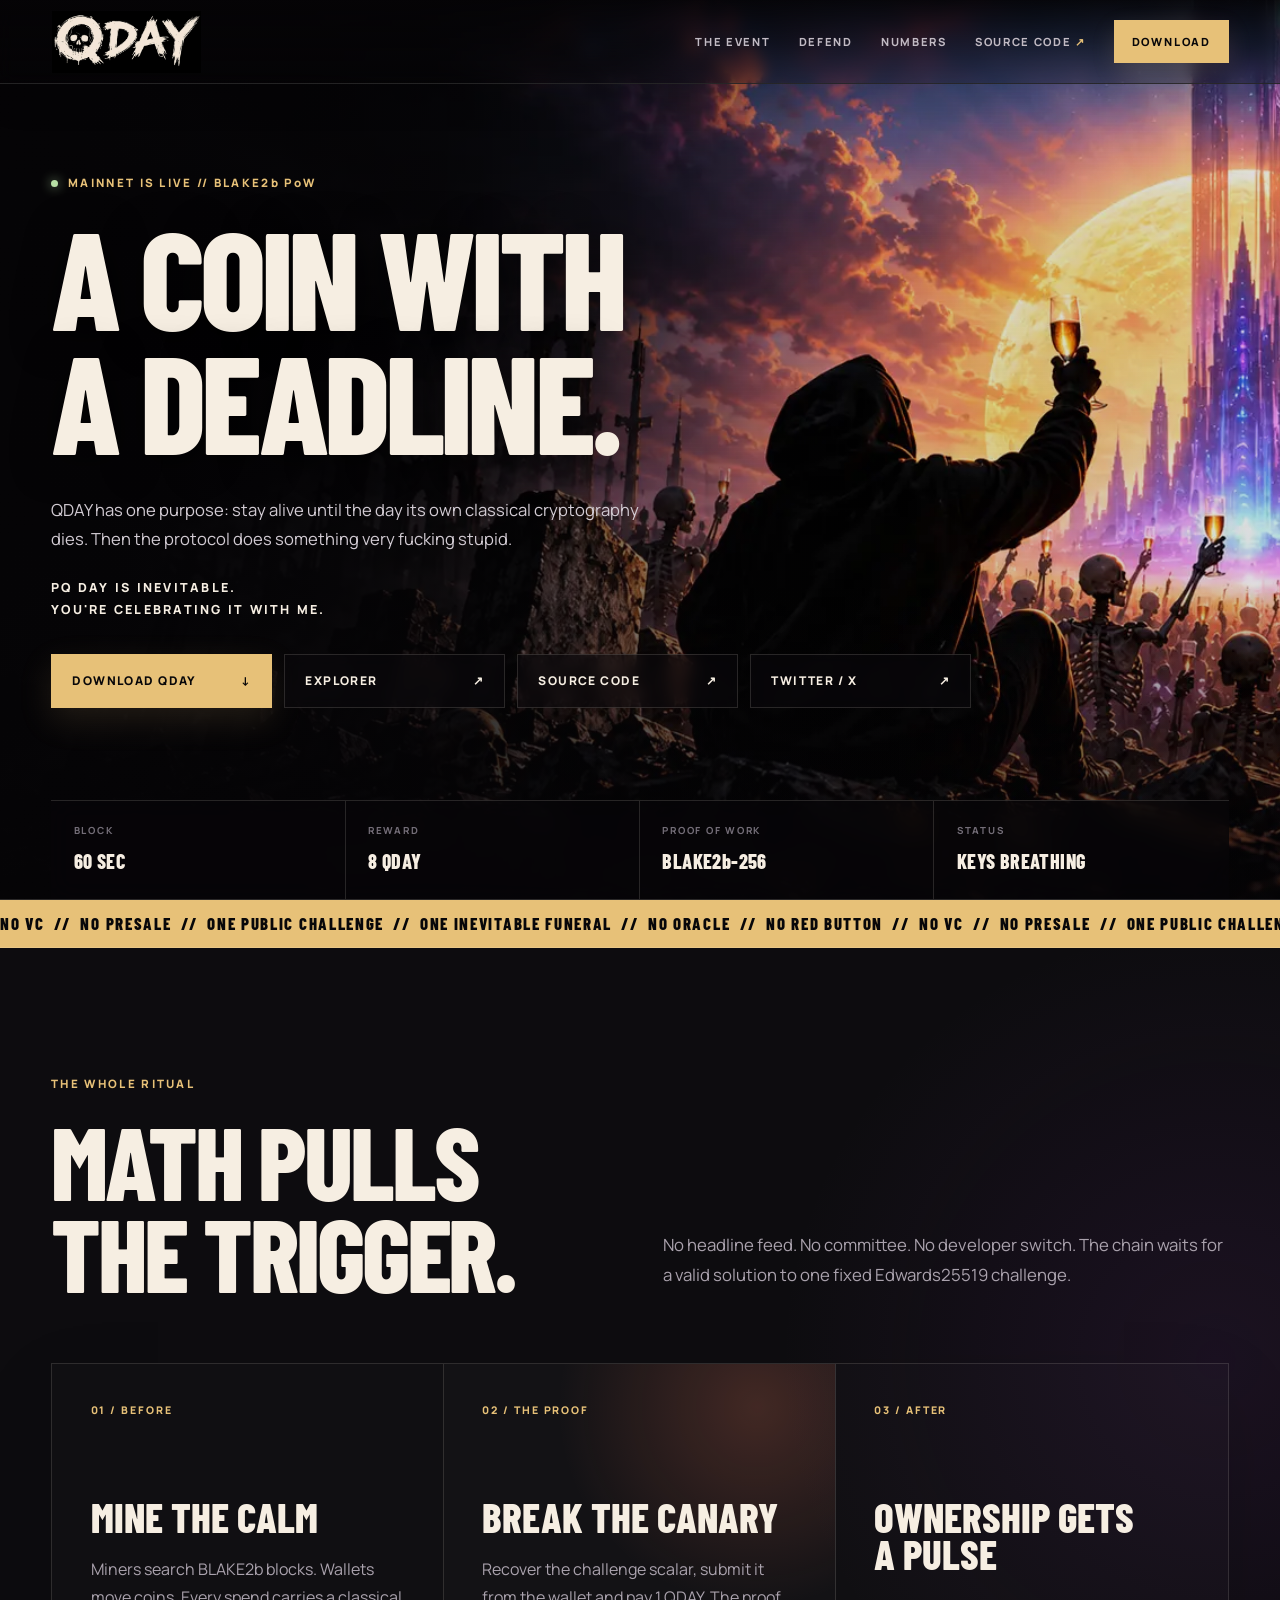
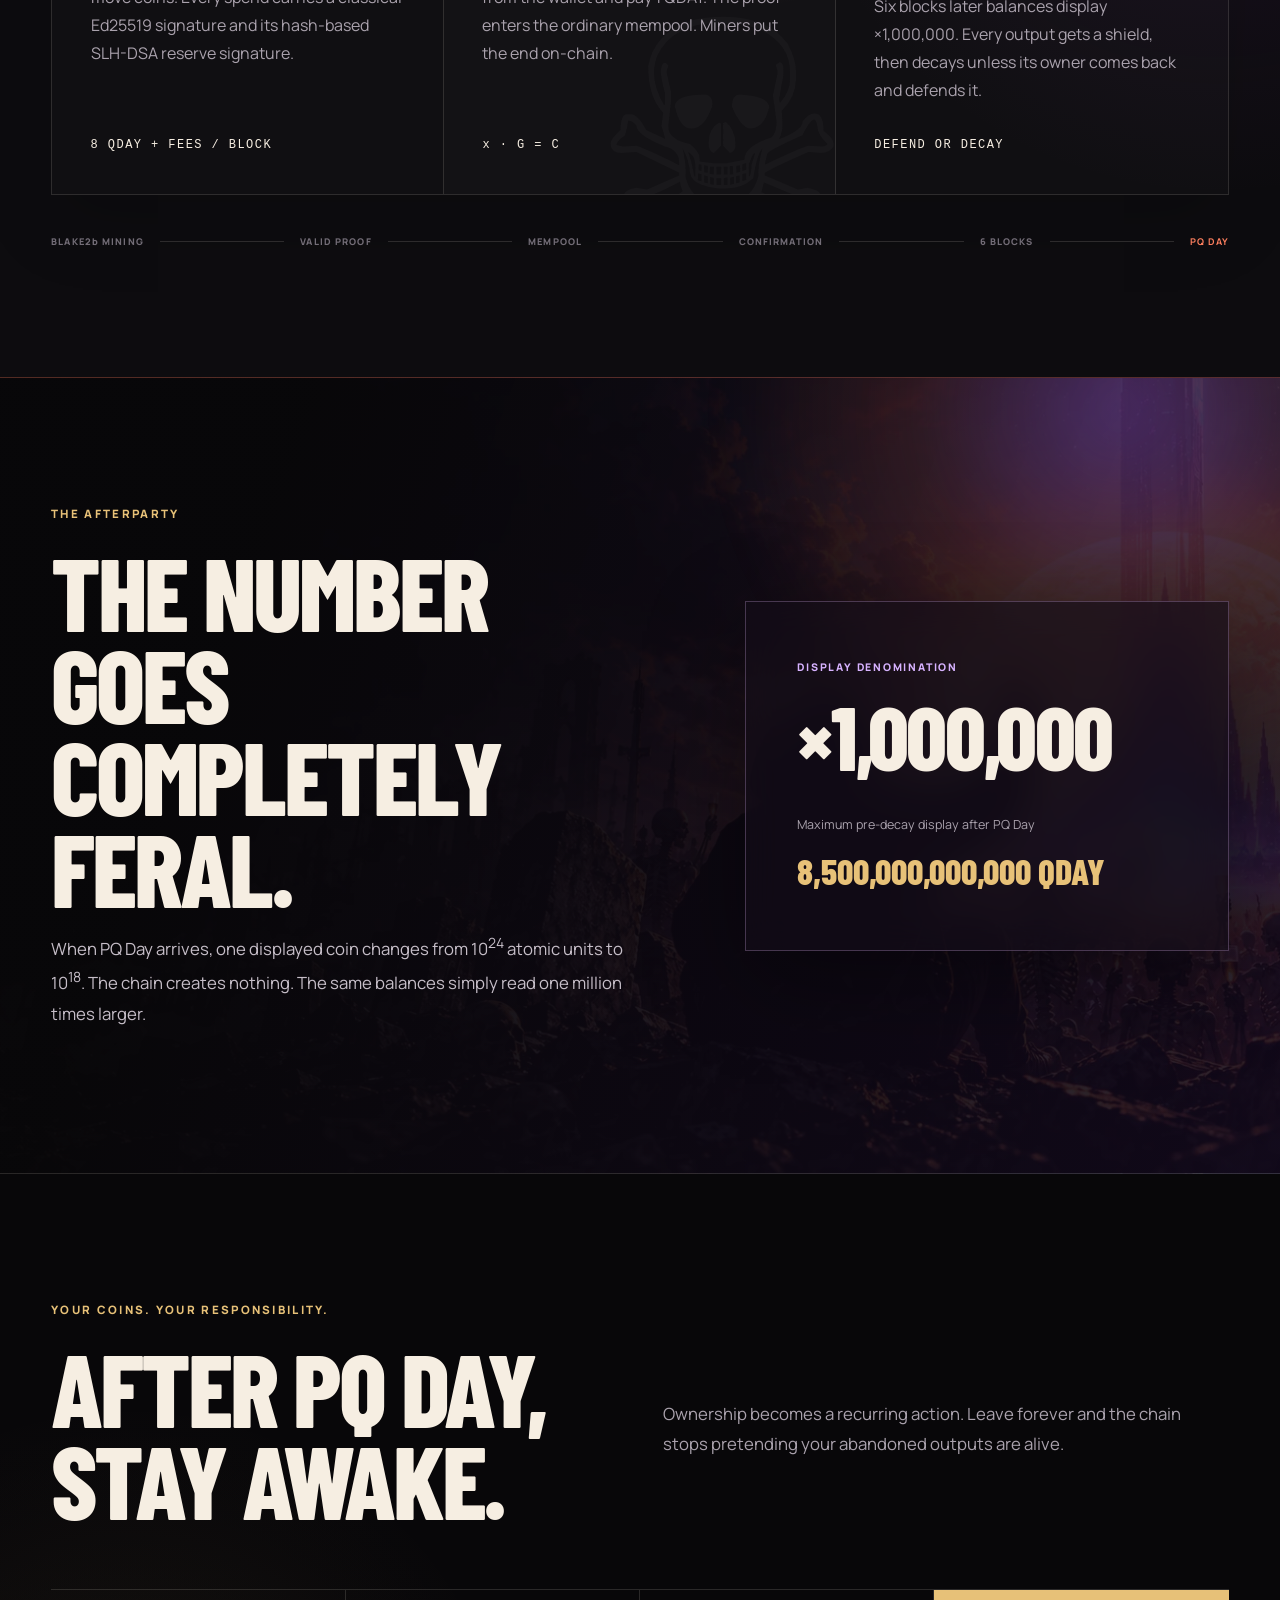
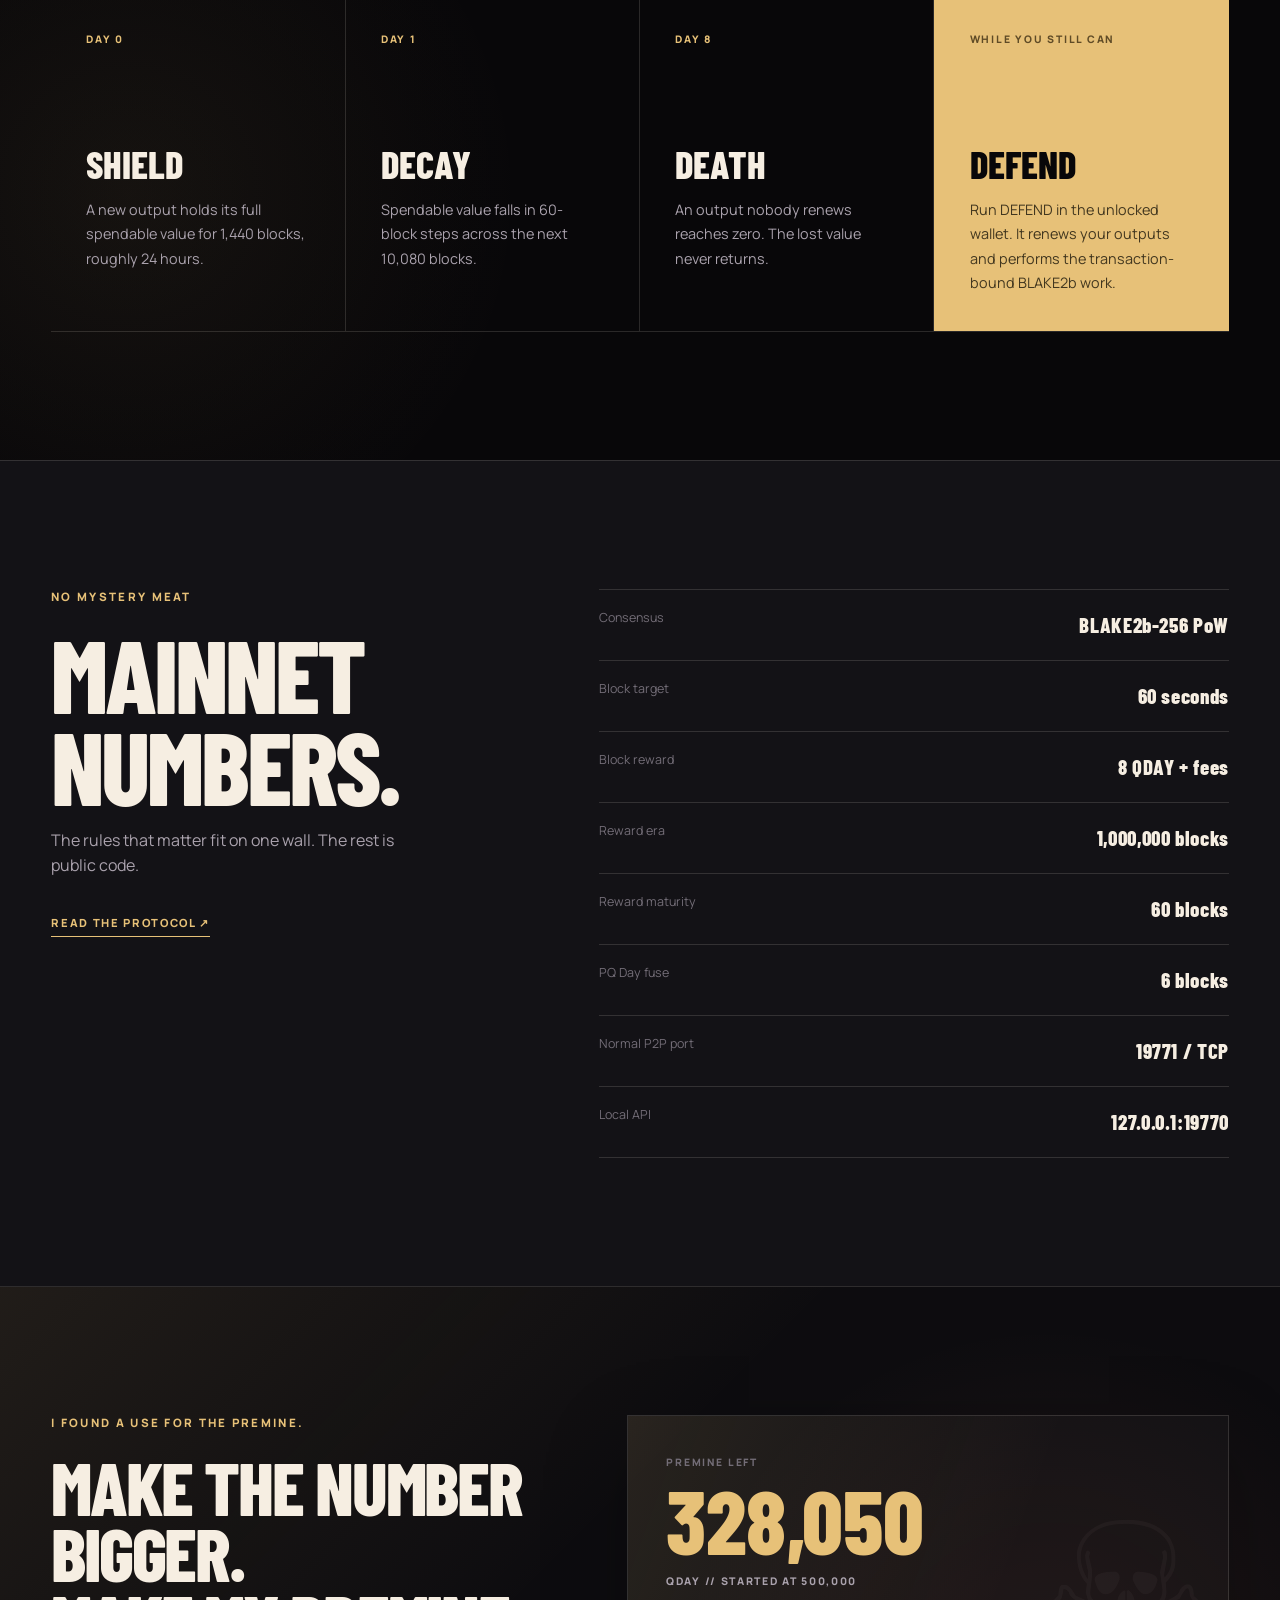
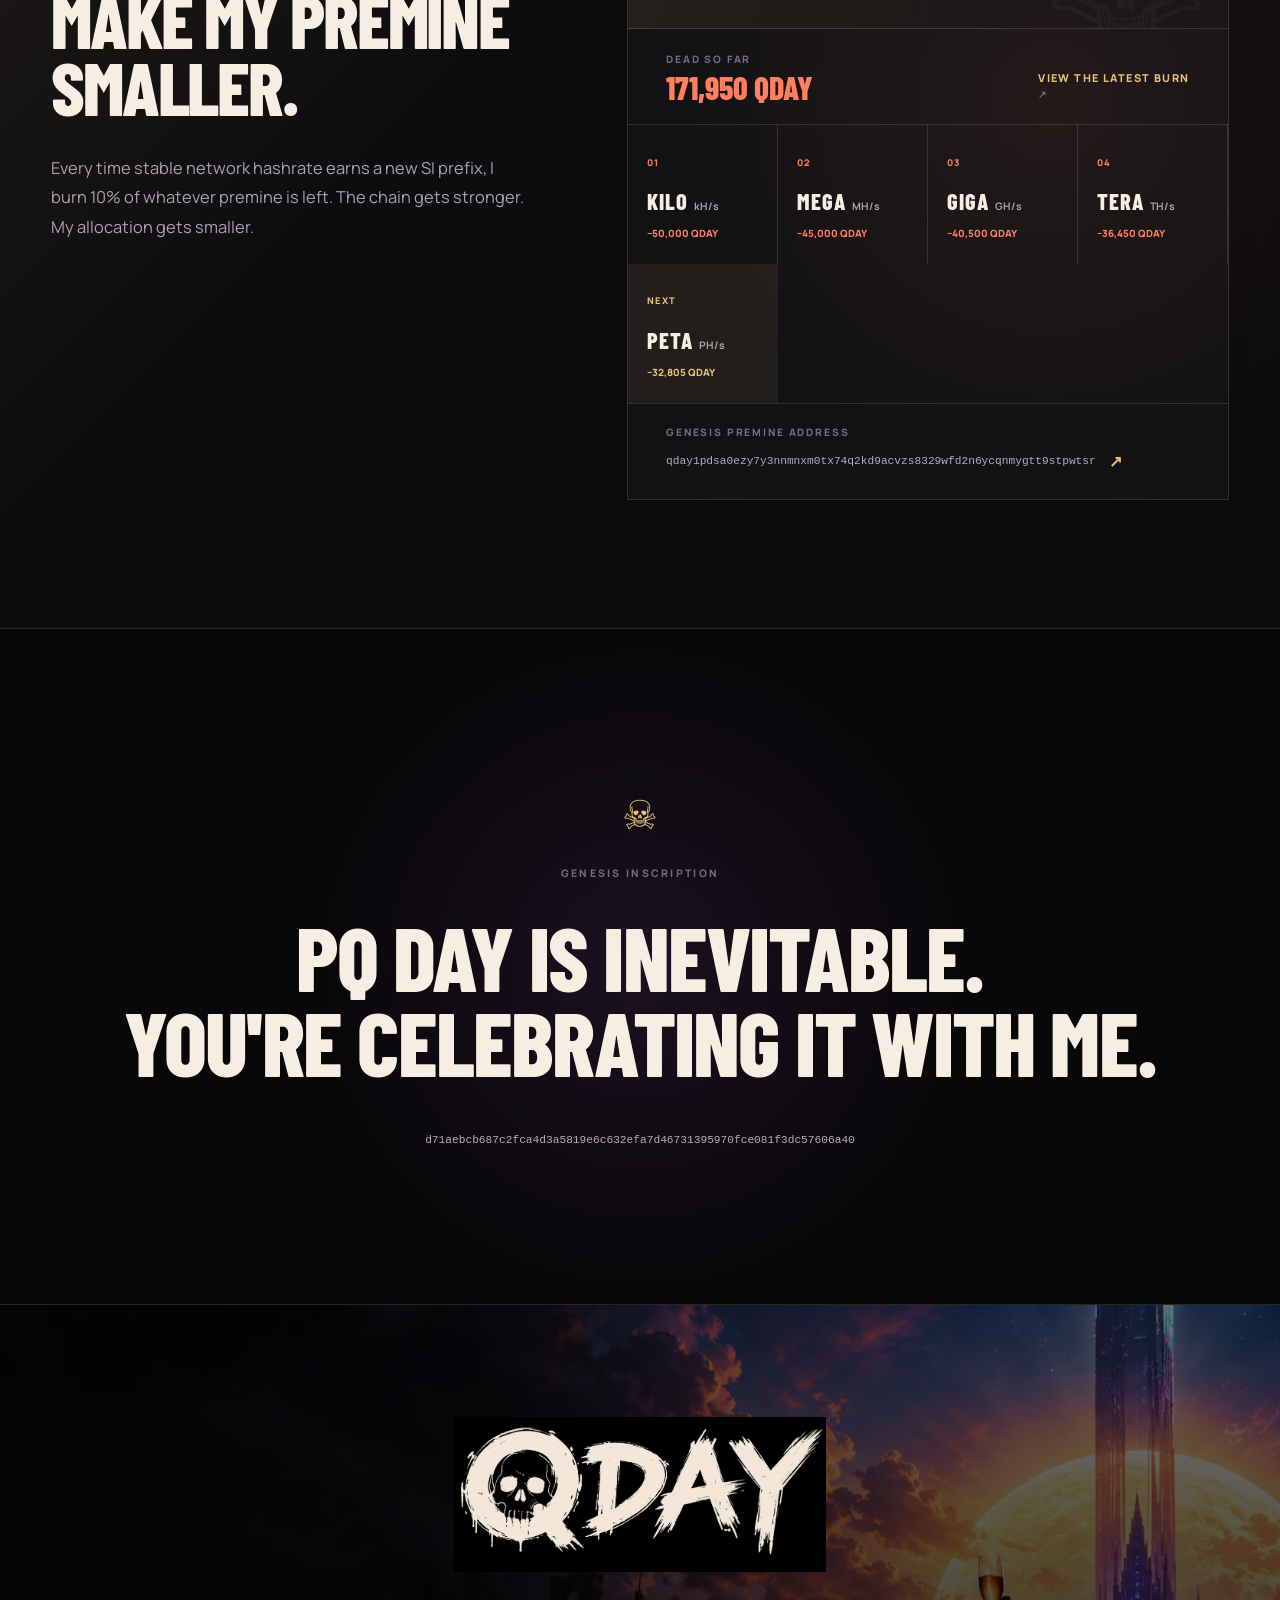
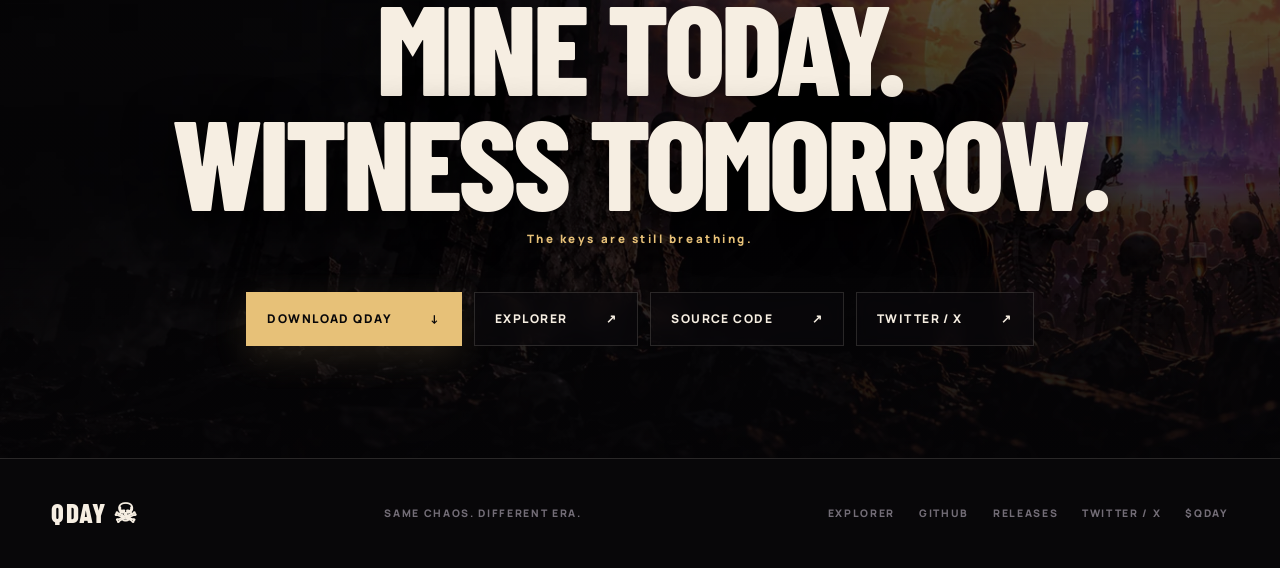
==== site/index.html @ 0a15e202 "Release v0.8.0" ====
<!doctype html>
<html lang="en">
<head>
  <meta charset="utf-8">
  <meta name="viewport" content="width=device-width, initial-scale=1">
  <title>QDAY | The PoW Coin Waiting for Its Own Funeral</title>
  <meta name="description" content="QDAY is a standalone BLAKE2b proof-of-work chain built to survive until its own classical cryptography dies. Then the afterparty begins.">
  <meta name="theme-color" content="#0b0a0d">
  <meta property="og:type" content="website">
  <meta property="og:title" content="QDAY | PQ Day Is Inevitable">
  <meta property="og:description" content="Mine today. Witness tomorrow. Defend what is yours.">
  <meta property="og:url" content="https://pqday.com/">
  <meta property="og:image" content="https://pqday.com/assets/social.jpg">
  <meta name="twitter:card" content="summary_large_image">
  <meta name="twitter:title" content="QDAY | PQ Day Is Inevitable">
  <meta name="twitter:description" content="The PoW coin waiting for its own funeral.">
  <meta name="twitter:image" content="https://pqday.com/assets/social.jpg">
  <link rel="canonical" href="https://pqday.com/">
  <link rel="icon" href="favicon.svg" type="image/svg+xml">
  <link rel="preload" href="assets/hero.webp" as="image" type="image/webp">
  <link rel="stylesheet" href="styles.css?v=3">
  <script src="app.js" defer></script>
</head>
<body>
  <a class="skip-link" href="#main">Skip to the wreckage</a>

  <header class="site-header">
    <a class="brand" href="#top" aria-label="QDAY home">
      <img src="assets/logo.webp" alt="QDAY">
    </a>
    <nav aria-label="Primary navigation">
      <a href="#qday">THE EVENT</a>
      <a href="#defend">DEFEND</a>
      <a href="#numbers">NUMBERS</a>
      <a class="source-link" href="https://github.com/petoshi/qday" target="_blank" rel="noopener noreferrer">SOURCE CODE <span aria-hidden="true">↗</span></a>
      <button class="header-download" type="button" data-open-download>DOWNLOAD</button>
    </nav>
  </header>

  <main id="main">
    <section class="hero" id="top">
      <div class="hero-image" aria-hidden="true"></div>
      <div class="hero-noise" aria-hidden="true"></div>
      <div class="hero-content">
        <p class="eyebrow"><span class="live-dot"></span> MAINNET IS LIVE // BLAKE2b PoW</p>
        <h1>A COIN WITH<br>A DEADLINE.</h1>
        <p class="hero-copy">QDAY has one purpose: stay alive until the day its own classical cryptography dies. Then the protocol does something very fucking stupid.</p>
        <p class="hero-line">PQ DAY IS INEVITABLE.<br>YOU'RE CELEBRATING IT WITH ME.</p>
        <div class="hero-actions hero-actions-main">
          <button class="button button-primary" type="button" data-open-download>
            DOWNLOAD QDAY <span aria-hidden="true">↓</span>
          </button>
          <a class="button button-ghost" href="https://explorer.pqday.com" target="_blank" rel="noopener noreferrer">
            EXPLORER <span aria-hidden="true">↗</span>
          </a>
          <a class="button button-ghost" href="https://github.com/petoshi/qday" target="_blank" rel="noopener noreferrer">
            SOURCE CODE <span aria-hidden="true">↗</span>
          </a>
          <a class="button button-ghost" href="https://x.com/_petoshi" target="_blank" rel="noopener noreferrer">
            TWITTER / X <span aria-hidden="true">↗</span>
          </a>
        </div>
      </div>
      <div class="hero-facts" aria-label="QDAY mainnet highlights">
        <div><span>BLOCK</span><strong>60 SEC</strong></div>
        <div><span>REWARD</span><strong>8 QDAY</strong></div>
        <div><span>PROOF OF WORK</span><strong>BLAKE2b-256</strong></div>
        <div><span>STATUS</span><strong>KEYS BREATHING</strong></div>
      </div>
    </section>

    <div class="ticker" aria-hidden="true">
      <div>NO VC&nbsp; // &nbsp;NO PRESALE&nbsp; // &nbsp;ONE PUBLIC CHALLENGE&nbsp; // &nbsp;ONE INEVITABLE FUNERAL&nbsp; // &nbsp;NO ORACLE&nbsp; // &nbsp;NO RED BUTTON&nbsp; // &nbsp;</div>
      <div>NO VC&nbsp; // &nbsp;NO PRESALE&nbsp; // &nbsp;ONE PUBLIC CHALLENGE&nbsp; // &nbsp;ONE INEVITABLE FUNERAL&nbsp; // &nbsp;NO ORACLE&nbsp; // &nbsp;NO RED BUTTON&nbsp; // &nbsp;</div>
    </div>

    <section class="section ritual" id="qday">
      <div class="section-heading">
        <p class="eyebrow">THE WHOLE RITUAL</p>
        <h2>MATH PULLS<br>THE TRIGGER.</h2>
        <p>No headline feed. No committee. No developer switch. The chain waits for a valid solution to one fixed Edwards25519 challenge.</p>
      </div>

      <div class="ritual-grid">
        <article class="ritual-card">
          <span class="card-number">01 / BEFORE</span>
          <h3>MINE THE CALM</h3>
          <p>Miners search BLAKE2b blocks. Wallets move coins. Every spend carries a classical Ed25519 signature and its hash-based SLH-DSA reserve signature.</p>
          <code>8 QDAY + FEES / BLOCK</code>
        </article>
        <article class="ritual-card card-burn">
          <span class="card-number">02 / THE PROOF</span>
          <h3>BREAK THE CANARY</h3>
          <p>Recover the challenge scalar, submit it from the wallet and pay 1 QDAY. The proof enters the ordinary mempool. Miners put the end on-chain.</p>
          <code>x · G = C</code>
        </article>
        <article class="ritual-card">
          <span class="card-number">03 / AFTER</span>
          <h3>OWNERSHIP GETS A PULSE</h3>
          <p>Six blocks later balances display ×1,000,000. Every output gets a shield, then decays unless its owner comes back and defends it.</p>
          <code>DEFEND OR DECAY</code>
        </article>
      </div>

      <div class="chain-line" aria-label="PQ Day activation sequence">
        <span>BLAKE2b MINING</span><i></i><span>VALID PROOF</span><i></i><span>MEMPOOL</span><i></i><span>CONFIRMATION</span><i></i><span>6 BLOCKS</span><i></i><strong>PQ DAY</strong>
      </div>
    </section>

    <section class="afterparty">
      <div class="afterparty-glow" aria-hidden="true"></div>
      <div class="afterparty-copy">
        <p class="eyebrow">THE AFTERPARTY</p>
        <h2>THE NUMBER GOES<br>COMPLETELY FERAL.</h2>
        <p>When PQ Day arrives, one displayed coin changes from 10<sup>24</sup> atomic units to 10<sup>18</sup>. The chain creates nothing. The same balances simply read one million times larger.</p>
      </div>
      <div class="multiplier">
        <span>DISPLAY DENOMINATION</span>
        <strong>×1,000,000</strong>
        <p>Maximum pre-decay display after PQ Day</p>
        <b>8,500,000,000,000 QDAY</b>
      </div>
    </section>

    <section class="section defend" id="defend">
      <div class="section-heading compact">
        <p class="eyebrow">YOUR COINS. YOUR RESPONSIBILITY.</p>
        <h2>AFTER PQ DAY,<br>STAY AWAKE.</h2>
        <p>Ownership becomes a recurring action. Leave forever and the chain stops pretending your abandoned outputs are alive.</p>
      </div>
      <div class="defend-timeline">
        <article>
          <span class="timeline-mark">DAY 0</span>
          <h3>SHIELD</h3>
          <p>A new output holds its full spendable value for 1,440 blocks, roughly 24 hours.</p>
        </article>
        <article>
          <span class="timeline-mark">DAY 1</span>
          <h3>DECAY</h3>
          <p>Spendable value falls in 60-block steps across the next 10,080 blocks.</p>
        </article>
        <article>
          <span class="timeline-mark">DAY 8</span>
          <h3>DEATH</h3>
          <p>An output nobody renews reaches zero. The lost value never returns.</p>
        </article>
        <article class="defend-card">
          <span class="timeline-mark">WHILE YOU STILL CAN</span>
          <h3>DEFEND</h3>
          <p>Run DEFEND in the unlocked wallet. It renews your outputs and performs the transaction-bound BLAKE2b work.</p>
        </article>
      </div>
    </section>

    <section class="numbers" id="numbers">
      <div class="numbers-copy">
        <p class="eyebrow">NO MYSTERY MEAT</p>
        <h2>MAINNET<br>NUMBERS.</h2>
        <p>The rules that matter fit on one wall. The rest is public code.</p>
        <a class="text-link" href="https://github.com/petoshi/qday/tree/main/docs" target="_blank" rel="noopener noreferrer">READ THE PROTOCOL <span aria-hidden="true">↗</span></a>
      </div>
      <dl class="number-table">
        <div><dt>Consensus</dt><dd>BLAKE2b-256 PoW</dd></div>
        <div><dt>Block target</dt><dd>60 seconds</dd></div>
        <div><dt>Block reward</dt><dd>8 QDAY + fees</dd></div>
        <div><dt>Reward era</dt><dd>1,000,000 blocks</dd></div>
        <div><dt>Reward maturity</dt><dd>60 blocks</dd></div>
        <div><dt>PQ Day fuse</dt><dd>6 blocks</dd></div>
        <div><dt>Normal P2P port</dt><dd>19771 / TCP</dd></div>
        <div><dt>Local API</dt><dd>127.0.0.1:19770</dd></div>
      </dl>
    </section>

    <section class="premine" id="premine">
      <div class="premine-copy">
        <p class="eyebrow">I FOUND A USE FOR THE PREMINE.</p>
        <h2>MAKE THE NUMBER BIGGER.<br>MAKE MY PREMINE SMALLER.</h2>
        <p>Every time stable network hashrate earns a new SI prefix, I burn 10% of whatever premine is left. The chain gets stronger. My allocation gets smaller.</p>
      </div>
      <div class="premine-data">
        <div class="premine-balance">
          <span>PREMINE LEFT</span>
          <strong>328,050</strong>
          <b>QDAY // STARTED AT 500,000</b>
        </div>
        <div class="premine-burned">
          <div><span>DEAD SO FAR</span><strong>171,950 QDAY</strong></div>
          <a href="https://explorer.pqday.com/transaction/583d8e57be36a8ad694e401a51775339dba40002d68334ee3139830be8824089" target="_blank" rel="noopener noreferrer">VIEW THE LATEST BURN <span aria-hidden="true">↗</span></a>
        </div>
        <ol class="premine-milestones" aria-label="Premine burn milestones">
          <li class="complete"><span>01</span><div><b>KILO</b><strong>kH/s</strong></div><em>−50,000 QDAY</em></li>
          <li class="complete"><span>02</span><div><b>MEGA</b><strong>MH/s</strong></div><em>−45,000 QDAY</em></li>
          <li class="complete"><span>03</span><div><b>GIGA</b><strong>GH/s</strong></div><em>−40,500 QDAY</em></li>
          <li class="complete"><span>04</span><div><b>TERA</b><strong>TH/s</strong></div><em>−36,450 QDAY</em></li>
          <li class="next"><span>NEXT</span><div><b>PETA</b><strong>PH/s</strong></div><em>−32,805 QDAY</em></li>
        </ol>
        <div class="premine-address">
          <span>GENESIS PREMINE ADDRESS</span>
          <a href="https://explorer.pqday.com/address/qday1pdsa0ezy7y3nnmnxm0tx74q2kd9acvzs8329wfd2n6ycqnmygtt9stpwtsr" target="_blank" rel="noopener noreferrer"><code>qday1pdsa0ezy7y3nnmnxm0tx74q2kd9acvzs8329wfd2n6ycqnmygtt9stpwtsr</code><b aria-hidden="true">↗</b></a>
        </div>
      </div>
    </section>

    <section class="genesis">
      <span class="skull" aria-hidden="true">☠</span>
      <p>GENESIS INSCRIPTION</p>
      <blockquote>PQ DAY IS INEVITABLE.<br>YOU'RE CELEBRATING IT WITH ME.</blockquote>
      <code>d71aebcb687c2fca4d3a5819e6c632efa7d46731395970fce081f3dc57606a40</code>
    </section>

    <section class="last-call">
      <img src="assets/logo.webp" alt="" aria-hidden="true">
      <h2>MINE TODAY.<br>WITNESS TOMORROW.</h2>
      <p>The keys are still breathing.</p>
      <div class="hero-actions centered">
        <button class="button button-primary" type="button" data-open-download>DOWNLOAD QDAY <span aria-hidden="true">↓</span></button>
        <a class="button button-ghost" href="https://explorer.pqday.com" target="_blank" rel="noopener noreferrer">EXPLORER <span aria-hidden="true">↗</span></a>
        <a class="button button-ghost" href="https://github.com/petoshi/qday" target="_blank" rel="noopener noreferrer">SOURCE CODE <span aria-hidden="true">↗</span></a>
        <a class="button button-ghost" href="https://x.com/_petoshi" target="_blank" rel="noopener noreferrer">TWITTER / X <span aria-hidden="true">↗</span></a>
      </div>
    </section>
  </main>

  <footer>
    <a class="footer-mark" href="#top">QDAY ☠</a>
    <p>SAME CHAOS. DIFFERENT ERA.</p>
    <div>
      <a href="https://explorer.pqday.com" target="_blank" rel="noopener noreferrer">EXPLORER</a>
      <a href="https://github.com/petoshi/qday" target="_blank" rel="noopener noreferrer">GITHUB</a>
      <a href="https://github.com/petoshi/qday/releases/latest" target="_blank" rel="noopener noreferrer">RELEASES</a>
      <a href="https://x.com/_petoshi" target="_blank" rel="noopener noreferrer">TWITTER / X</a>
      <a href="https://x.com/search?q=%24QDAY&amp;src=cashtag_click" target="_blank" rel="noopener noreferrer">$QDAY</a>
    </div>
  </footer>

  <dialog class="download-dialog" id="downloadDialog" aria-labelledby="downloadTitle">
    <div class="dialog-shell">
      <button class="dialog-close" type="button" aria-label="Close downloads" data-close-download>×</button>
      <div class="dialog-heading">
        <div>
          <p class="eyebrow">GET IN BEFORE THE FUNERAL</p>
          <h2 id="downloadTitle">DOWNLOAD QDAY</h2>
        </div>
        <p class="release-state"><span class="live-dot"></span> <span id="releaseLabel">LATEST MAINNET RELEASE</span></p>
      </div>

      <div class="download-feature">
        <figure class="wallet-shot">
          <img src="assets/wallet.webp" alt="QDAY graphical wallet showing a zero QDAY balance and the built-in CPU miner">
          <figcaption>THE WALLET IS THE NODE. THE MINER IS NATIVE. THE BROWSER IS THE WINDOW.</figcaption>
        </figure>

        <section class="download-group" aria-labelledby="walletDownloads">
        <div class="download-group-heading">
          <div>
            <span>01</span>
            <h3 id="walletDownloads">GRAPHICAL WALLET</h3>
          </div>
          <p>Wallet + full node + CPU miner</p>
        </div>
        <div class="download-grid">
          <article class="download-card" data-platform="windows">
            <span class="os-mark">WIN</span>
            <div><strong>WINDOWS</strong><small>x86-64 · ZIP</small></div>
            <a class="download-arrow" data-asset-kind="Wallet" data-asset-target="windows-amd64" href="https://github.com/petoshi/qday/releases/latest/download/QDAY-Wallet-0.8.0-mainnet-windows-amd64.zip" aria-label="Download QDAY Wallet for Windows x86-64">↓</a>
            <a class="checksum-link" data-checksum-kind="Wallet" data-checksum-target="windows-amd64" href="https://github.com/petoshi/qday/releases/latest/download/QDAY-Wallet-0.8.0-mainnet-windows-amd64.zip.sha256">SHA-256</a>
          </article>
          <article class="download-card" data-platform="mac">
            <span class="os-mark">MAC</span>
            <div><strong>MACOS</strong><small>Apple Silicon · TAR.GZ</small></div>
            <a class="download-arrow" data-asset-kind="Wallet" data-asset-target="macos-arm64" href="https://github.com/petoshi/qday/releases/latest/download/QDAY-Wallet-0.8.0-mainnet-macos-arm64.tar.gz" aria-label="Download QDAY Wallet for macOS Apple Silicon">↓</a>
            <a class="checksum-link" data-checksum-kind="Wallet" data-checksum-target="macos-arm64" href="https://github.com/petoshi/qday/releases/latest/download/QDAY-Wallet-0.8.0-mainnet-macos-arm64.tar.gz.sha256">SHA-256</a>
          </article>
          <article class="download-card" data-platform="mac">
            <span class="os-mark">MAC</span>
            <div><strong>MACOS</strong><small>Intel · TAR.GZ</small></div>
            <a class="download-arrow" data-asset-kind="Wallet" data-asset-target="macos-amd64" href="https://github.com/petoshi/qday/releases/latest/download/QDAY-Wallet-0.8.0-mainnet-macos-amd64.tar.gz" aria-label="Download QDAY Wallet for macOS Intel">↓</a>
            <a class="checksum-link" data-checksum-kind="Wallet" data-checksum-target="macos-amd64" href="https://github.com/petoshi/qday/releases/latest/download/QDAY-Wallet-0.8.0-mainnet-macos-amd64.tar.gz.sha256">SHA-256</a>
          </article>
          <article class="download-card" data-platform="linux">
            <span class="os-mark">LNX</span>
            <div><strong>LINUX</strong><small>x86-64 · TAR.GZ</small></div>
            <a class="download-arrow" data-asset-kind="Wallet" data-asset-target="linux-amd64" href="https://github.com/petoshi/qday/releases/latest/download/QDAY-Wallet-0.8.0-mainnet-linux-amd64.tar.gz" aria-label="Download QDAY Wallet for Linux x86-64">↓</a>
            <a class="checksum-link" data-checksum-kind="Wallet" data-checksum-target="linux-amd64" href="https://github.com/petoshi/qday/releases/latest/download/QDAY-Wallet-0.8.0-mainnet-linux-amd64.tar.gz.sha256">SHA-256</a>
          </article>
          <article class="download-card" data-platform="linux">
            <span class="os-mark">LNX</span>
            <div><strong>LINUX</strong><small>ARM64 · TAR.GZ</small></div>
            <a class="download-arrow" data-asset-kind="Wallet" data-asset-target="linux-arm64" href="https://github.com/petoshi/qday/releases/latest/download/QDAY-Wallet-0.8.0-mainnet-linux-arm64.tar.gz" aria-label="Download QDAY Wallet for Linux ARM64">↓</a>
            <a class="checksum-link" data-checksum-kind="Wallet" data-checksum-target="linux-arm64" href="https://github.com/petoshi/qday/releases/latest/download/QDAY-Wallet-0.8.0-mainnet-linux-arm64.tar.gz.sha256">SHA-256</a>
          </article>
          </div>
        </section>
      </div>

      <details class="node-downloads">
        <summary>
          <span><b>02</b> STANDALONE NODE DAEMONS</span>
          <small>FOR SEEDS, POOLS, EXPLORERS AND PEOPLE WHO LIKE TERMINALS</small>
        </summary>
        <div class="daemon-grid">
          <a data-asset-kind="Node" data-asset-target="windows-amd64" href="https://github.com/petoshi/qday/releases/latest/download/QDAY-Node-0.8.0-mainnet-windows-amd64.zip"><strong>WINDOWS</strong><span>x86-64 ↓</span></a>
          <a data-asset-kind="Node" data-asset-target="macos-arm64" href="https://github.com/petoshi/qday/releases/latest/download/QDAY-Node-0.8.0-mainnet-macos-arm64.tar.gz"><strong>MACOS</strong><span>Apple Silicon ↓</span></a>
          <a data-asset-kind="Node" data-asset-target="macos-amd64" href="https://github.com/petoshi/qday/releases/latest/download/QDAY-Node-0.8.0-mainnet-macos-amd64.tar.gz"><strong>MACOS</strong><span>Intel ↓</span></a>
          <a data-asset-kind="Node" data-asset-target="linux-amd64" href="https://github.com/petoshi/qday/releases/latest/download/QDAY-Node-0.8.0-mainnet-linux-amd64.tar.gz"><strong>LINUX</strong><span>x86-64 ↓</span></a>
          <a data-asset-kind="Node" data-asset-target="linux-arm64" href="https://github.com/petoshi/qday/releases/latest/download/QDAY-Node-0.8.0-mainnet-linux-arm64.tar.gz"><strong>LINUX</strong><span>ARM64 ↓</span></a>
        </div>
      </details>

      <div class="download-foot">
        <p>Windows and macOS builds are currently unsigned. Download only from this repository and verify the matching SHA-256 file.</p>
        <a href="https://github.com/petoshi/qday/releases/latest" target="_blank" rel="noopener noreferrer">RELEASE NOTES + ALL FILES <span aria-hidden="true">↗</span></a>
      </div>
    </div>
  </dialog>
</body>
</html>
---- site/styles.css ----
@font-face {
  font-family: "Qday Display";
  src: url("assets/fonts/BarlowCondensed-ExtraBold.ttf") format("truetype");
  font-display: swap;
  font-weight: 800;
}

@font-face {
  font-family: "Qday Sans";
  src: url("assets/fonts/Manrope.ttf") format("truetype");
  font-display: swap;
  font-weight: 200 800;
}

:root {
  color-scheme: dark;
  --black: #080709;
  --ink: #0d0c0f;
  --panel: #131216;
  --panel-2: #1a171d;
  --bone: #f6eee2;
  --muted: #aaa2ad;
  --dim: #736d77;
  --line: rgba(246, 238, 226, 0.14);
  --gold: #e7c178;
  --orange: #ff805f;
  --violet: #b58aff;
  --green: #b7dfa5;
  --display: "Qday Display", Impact, sans-serif;
  --sans: "Qday Sans", Arial, sans-serif;
}

* {
  box-sizing: border-box;
}

html {
  scroll-behavior: smooth;
  scrollbar-color: var(--dim) var(--black);
}

body {
  margin: 0;
  min-width: 320px;
  background: var(--black);
  color: var(--bone);
  font-family: var(--sans);
  font-size: 16px;
  line-height: 1.6;
  overflow-x: hidden;
}

body.modal-open {
  overflow: hidden;
}

button,
a {
  font: inherit;
}

a {
  color: inherit;
  text-decoration: none;
}

button {
  color: inherit;
}

button,
a,
summary {
  -webkit-tap-highlight-color: transparent;
}

:focus-visible {
  outline: 2px solid var(--gold);
  outline-offset: 4px;
}

::selection {
  background: var(--gold);
  color: var(--black);
}

.skip-link {
  position: fixed;
  z-index: 1000;
  left: 1rem;
  top: 1rem;
  padding: 0.7rem 1rem;
  background: var(--bone);
  color: var(--black);
  transform: translateY(-180%);
}

.skip-link:focus {
  transform: none;
}

.site-header {
  position: absolute;
  z-index: 20;
  top: 0;
  left: 0;
  right: 0;
  height: 84px;
  display: flex;
  align-items: center;
  justify-content: space-between;
  gap: 2rem;
  padding: 0 4vw;
  border-bottom: 1px solid rgba(255, 255, 255, 0.12);
  background: linear-gradient(180deg, rgba(5, 4, 6, 0.94), rgba(5, 4, 6, 0.35));
  box-shadow: 0 14px 36px rgba(0, 0, 0, 0.14);
  backdrop-filter: blur(8px);
}

.brand {
  display: block;
  width: 150px;
  height: 62px;
  flex: 0 0 auto;
}

.brand img {
  width: 100%;
  height: 100%;
  object-fit: contain;
}

.site-header nav {
  display: flex;
  align-items: center;
  gap: clamp(1rem, 2.2vw, 2.5rem);
}

.site-header nav > a {
  color: #c2bbc4;
  font-size: 0.7rem;
  font-weight: 750;
  letter-spacing: 0.15em;
  transition: color 180ms ease;
}

.site-header nav > a:hover {
  color: var(--bone);
}

.source-link span {
  color: var(--gold);
}

.header-download {
  border: 1px solid var(--gold);
  padding: 0.75rem 1.05rem;
  background: var(--gold);
  color: var(--black);
  cursor: pointer;
  font-size: 0.7rem;
  font-weight: 800;
  letter-spacing: 0.16em;
  transition: background 180ms ease, color 180ms ease;
  box-shadow: 0 8px 24px rgba(231, 193, 120, 0.12);
}

.header-download:hover {
  background: transparent;
  color: var(--gold);
}

.hero {
  position: relative;
  min-height: min(940px, 100svh);
  padding: 124px 4vw 140px;
  display: flex;
  align-items: center;
  overflow: hidden;
  border-bottom: 1px solid var(--line);
}

.hero-image {
  position: absolute;
  inset: 0;
  background-image:
    linear-gradient(90deg, rgba(5, 4, 6, 0.99) 0%, rgba(5, 4, 6, 0.9) 25%, rgba(5, 4, 6, 0.16) 67%, rgba(5, 4, 6, 0.12) 100%),
    linear-gradient(0deg, rgba(5, 4, 6, 0.82), transparent 35%),
    url("assets/hero.webp");
  background-size: cover;
  background-position: center;
  transform: scale(1.015);
}

.hero-noise {
  position: absolute;
  inset: 0;
  pointer-events: none;
  opacity: 0.28;
  background-image:
    repeating-linear-gradient(0deg, transparent 0, transparent 3px, rgba(255,255,255,0.015) 4px),
    radial-gradient(circle at 72% 45%, transparent 0, rgba(0,0,0,0.2) 75%);
  mix-blend-mode: overlay;
}

.hero-content {
  position: relative;
  z-index: 2;
  width: min(700px, 52vw);
}

.eyebrow {
  margin: 0 0 1.4rem;
  color: var(--gold);
  font-size: 0.72rem;
  font-weight: 800;
  letter-spacing: 0.2em;
  line-height: 1.4;
}

.live-dot {
  display: inline-block;
  width: 7px;
  height: 7px;
  margin-right: 0.35rem;
  border-radius: 50%;
  background: var(--green);
  box-shadow: 0 0 12px rgba(183, 223, 165, 0.85);
  animation: breathe 2s ease-in-out infinite;
}

@keyframes breathe {
  50% { opacity: 0.4; box-shadow: 0 0 2px rgba(183, 223, 165, 0.2); }
}

h1,
h2,
h3,
p {
  text-wrap: pretty;
}

h1,
h2,
h3 {
  font-family: var(--display);
  font-weight: 800;
  line-height: 0.9;
}

.hero h1 {
  max-width: 760px;
  margin: 0;
  font-size: clamp(5.2rem, 10.8vw, 10.2rem);
  letter-spacing: -0.035em;
  text-shadow: 0 4px 40px rgba(0,0,0,0.7);
}

.hero-copy {
  max-width: 600px;
  margin: 2rem 0 0;
  color: #d2cbd3;
  font-size: clamp(1rem, 1.3vw, 1.2rem);
  line-height: 1.75;
}

.hero-line {
  margin: 1.5rem 0 0;
  color: var(--bone);
  font-size: 0.78rem;
  font-weight: 800;
  letter-spacing: 0.18em;
  line-height: 1.8;
}

.hero-actions {
  display: flex;
  flex-wrap: wrap;
  gap: 0.75rem;
  margin-top: 2rem;
}

@media (min-width: 861px) {
  .hero-actions-main {
    width: min(920px, calc(100vw - 8vw));
    display: grid;
    grid-template-columns: repeat(4, minmax(0, 1fr));
  }

  .hero-actions-main .button {
    width: 100%;
    gap: 1rem;
    white-space: nowrap;
  }
}

@media (min-width: 761px) and (max-width: 860px) {
  .hero-actions-main {
    width: min(600px, 100%);
    display: grid;
    grid-template-columns: repeat(2, minmax(0, 1fr));
  }

  .hero-actions-main .button {
    width: 100%;
    gap: 1rem;
    white-space: nowrap;
  }
}

.button {
  min-height: 54px;
  display: inline-flex;
  align-items: center;
  justify-content: space-between;
  gap: 2.4rem;
  border: 1px solid var(--line);
  padding: 0.9rem 1.25rem;
  cursor: pointer;
  font-size: 0.75rem;
  font-weight: 800;
  letter-spacing: 0.12em;
  transition: transform 180ms ease, border-color 180ms ease, background 180ms ease;
}

.button:hover {
  transform: translateY(-2px);
}

.button-primary {
  border-color: var(--gold);
  background: var(--gold);
  color: var(--black);
  box-shadow: 0 12px 34px rgba(231, 193, 120, 0.13);
}

.button-primary:hover {
  background: #f5d89e;
}

.button-ghost {
  background: rgba(12, 10, 14, 0.55);
  backdrop-filter: blur(8px);
}

.button-ghost:hover {
  border-color: rgba(246, 238, 226, 0.48);
  background: rgba(246, 238, 226, 0.06);
}

.button:active,
.header-download:active,
.dialog-close:active,
.download-arrow:active {
  transform: translateY(1px) scale(0.99);
}

.hero-facts {
  position: absolute;
  z-index: 2;
  left: 4vw;
  right: 4vw;
  bottom: 0;
  display: grid;
  grid-template-columns: repeat(4, 1fr);
  border-top: 1px solid var(--line);
  background: rgba(7, 6, 8, 0.78);
  backdrop-filter: blur(12px);
}

.hero-facts > div {
  min-height: 98px;
  padding: 1.35rem 1.4rem;
  border-right: 1px solid var(--line);
}

.hero-facts > div:last-child {
  border-right: 0;
}

.hero-facts span,
.hero-facts strong {
  display: block;
}

.hero-facts span {
  margin-bottom: 0.4rem;
  color: var(--dim);
  font-size: 0.61rem;
  font-weight: 750;
  letter-spacing: 0.18em;
}

.hero-facts strong {
  font-family: var(--display);
  font-size: 1.25rem;
  letter-spacing: 0.02em;
}

.ticker {
  display: flex;
  width: 100%;
  overflow: hidden;
  border-bottom: 1px solid var(--line);
  background: var(--gold);
  color: var(--black);
  font-family: var(--display);
  font-size: 1.05rem;
  letter-spacing: 0.1em;
  white-space: nowrap;
}

.ticker div {
  padding: 0.62rem 0;
  animation: ticker 28s linear infinite;
}

@keyframes ticker {
  to { transform: translateX(-100%); }
}

.section {
  padding: clamp(5rem, 10vw, 9rem) 4vw;
}

.section-heading {
  display: grid;
  grid-template-columns: minmax(270px, 0.9fr) 1fr;
  column-gap: 8vw;
  align-items: end;
  margin-bottom: 4rem;
}

.section-heading .eyebrow {
  grid-column: 1 / -1;
}

.section-heading h2,
.afterparty h2,
.numbers h2,
.premine h2,
.last-call h2 {
  margin: 0;
  font-size: clamp(4rem, 8vw, 8.4rem);
  letter-spacing: -0.03em;
}

.section-heading > p:last-child {
  max-width: 600px;
  margin: 0 0 0.5rem;
  color: var(--muted);
  font-size: 1.05rem;
  line-height: 1.8;
}

.ritual {
  background:
    radial-gradient(circle at 95% 40%, rgba(122, 54, 155, 0.13), transparent 32%),
    var(--ink);
}

.ritual-grid {
  display: grid;
  grid-template-columns: repeat(3, 1fr);
  border: 1px solid var(--line);
  box-shadow: 0 28px 70px rgba(0, 0, 0, 0.14);
}

.ritual-card {
  min-height: 430px;
  display: flex;
  flex-direction: column;
  padding: clamp(1.7rem, 3vw, 3rem);
  border-right: 1px solid var(--line);
  background: rgba(255, 255, 255, 0.012);
}

.ritual-card:last-child {
  border-right: 0;
}

.ritual-card.card-burn {
  position: relative;
  overflow: hidden;
  background:
    radial-gradient(circle at 80% 10%, rgba(255, 128, 95, 0.2), transparent 40%),
    rgba(255, 255, 255, 0.025);
}

.ritual-card.card-burn::after {
  content: "☠";
  position: absolute;
  right: -1rem;
  bottom: -5rem;
  color: rgba(255,255,255,0.025);
  font-family: serif;
  font-size: 18rem;
  line-height: 1;
}

.card-number {
  color: var(--gold);
  font-size: 0.66rem;
  font-weight: 800;
  letter-spacing: 0.18em;
}

.ritual-card h3 {
  position: relative;
  z-index: 1;
  margin: 5rem 0 1.2rem;
  font-size: clamp(2.3rem, 3.2vw, 3.6rem);
}

.ritual-card p {
  position: relative;
  z-index: 1;
  margin: 0;
  color: var(--muted);
  line-height: 1.75;
}

.ritual-card code {
  position: relative;
  z-index: 1;
  margin-top: auto;
  padding-top: 2rem;
  color: var(--bone);
  font-size: 0.75rem;
  letter-spacing: 0.12em;
}

.chain-line {
  display: flex;
  align-items: center;
  justify-content: space-between;
  gap: 1rem;
  margin-top: 2.5rem;
  color: var(--dim);
  font-size: 0.58rem;
  font-weight: 800;
  letter-spacing: 0.12em;
  white-space: nowrap;
}

.chain-line i {
  flex: 1;
  height: 1px;
  background: var(--line);
}

.chain-line strong {
  color: var(--orange);
}

.afterparty {
  position: relative;
  min-height: 760px;
  display: grid;
  grid-template-columns: 1.1fr 0.9fr;
  align-items: center;
  gap: 8vw;
  padding: clamp(5rem, 10vw, 10rem) 4vw;
  overflow: hidden;
  border-top: 1px solid rgba(255,128,95,0.3);
  border-bottom: 1px solid var(--line);
  background:
    linear-gradient(110deg, rgba(8,7,9,0.98) 20%, rgba(19,10,29,0.87)),
    url("assets/hero.webp") center / cover;
}

.afterparty-glow {
  position: absolute;
  width: 65vw;
  height: 65vw;
  right: -20vw;
  top: -30vw;
  border-radius: 50%;
  background: radial-gradient(circle, rgba(194, 107, 255, 0.3), rgba(255, 112, 81, 0.12) 35%, transparent 68%);
  filter: blur(20px);
}

.afterparty-copy,
.multiplier {
  position: relative;
  z-index: 1;
}

.afterparty-copy > p:last-child {
  max-width: 670px;
  color: #c6bec8;
  font-size: 1.05rem;
  line-height: 1.85;
}

.multiplier {
  padding: clamp(2rem, 4vw, 4rem);
  border: 1px solid rgba(229, 186, 255, 0.25);
  background: rgba(19, 14, 24, 0.64);
  box-shadow: 0 30px 90px rgba(0,0,0,0.4);
  backdrop-filter: blur(18px);
}

.multiplier > span {
  color: #d7b2ff;
  font-size: 0.66rem;
  font-weight: 800;
  letter-spacing: 0.17em;
}

.multiplier > strong {
  display: block;
  margin: 1rem 0 2.5rem;
  color: var(--bone);
  font-family: var(--display);
  font-size: clamp(4rem, 7vw, 7.8rem);
  line-height: 0.9;
  letter-spacing: -0.03em;
}

.multiplier p {
  margin: 0;
  color: var(--muted);
  font-size: 0.78rem;
}

.multiplier b {
  display: block;
  margin-top: 0.4rem;
  color: var(--gold);
  font-family: var(--display);
  font-size: clamp(1.8rem, 2.8vw, 3.2rem);
}

.defend {
  background:
    linear-gradient(0deg, rgba(8,7,9,0.2), rgba(8,7,9,0.2)),
    radial-gradient(circle at 10% 70%, rgba(231, 193, 120, 0.08), transparent 30%);
}

.section-heading.compact {
  align-items: center;
}

.defend-timeline {
  display: grid;
  grid-template-columns: repeat(4, 1fr);
  border-top: 1px solid var(--line);
  border-bottom: 1px solid var(--line);
}

.defend-timeline article {
  min-height: 340px;
  padding: 2.2rem;
  border-right: 1px solid var(--line);
}

.defend-timeline article:last-child {
  border-right: 0;
}

.defend-timeline .defend-card {
  background: var(--gold);
  color: var(--black);
}

.timeline-mark {
  color: var(--gold);
  font-size: 0.65rem;
  font-weight: 800;
  letter-spacing: 0.17em;
}

.defend-card .timeline-mark {
  color: #5f4b26;
}

.defend-timeline h3 {
  margin: 6rem 0 1rem;
  font-size: clamp(2.3rem, 3vw, 3.4rem);
}

.defend-timeline p {
  margin: 0;
  color: var(--muted);
  font-size: 0.9rem;
  line-height: 1.7;
}

.defend-card p {
  color: #42371f;
}

.numbers {
  display: grid;
  grid-template-columns: 0.8fr 1.2fr;
  gap: 10vw;
  padding: clamp(5rem, 10vw, 9rem) 4vw;
  border-top: 1px solid var(--line);
  background: var(--panel);
}

.numbers-copy > p:not(.eyebrow) {
  max-width: 380px;
  color: var(--muted);
}

.text-link {
  display: inline-block;
  margin-top: 1.2rem;
  padding-bottom: 0.25rem;
  border-bottom: 1px solid var(--gold);
  color: var(--gold);
  font-size: 0.7rem;
  font-weight: 800;
  letter-spacing: 0.15em;
}

.number-table {
  margin: 0;
  border-top: 1px solid var(--line);
}

.number-table > div {
  display: grid;
  grid-template-columns: 1fr 1fr;
  gap: 2rem;
  padding: 1.15rem 0;
  border-bottom: 1px solid var(--line);
}

.number-table dt {
  color: var(--dim);
  font-size: 0.78rem;
}

.number-table dd {
  margin: 0;
  font-family: var(--display);
  font-size: 1.3rem;
  text-align: right;
  letter-spacing: 0.03em;
}

.premine {
  display: grid;
  grid-template-columns: minmax(0, 0.88fr) minmax(580px, 1.12fr);
  gap: 8vw;
  padding: clamp(5rem, 10vw, 9rem) 4vw;
  border-top: 1px solid var(--line);
  background:
    linear-gradient(135deg, rgba(231,193,120,0.09), transparent 38%),
    radial-gradient(circle at 82% 44%, rgba(255,128,95,0.08), transparent 32%),
    var(--ink);
}

.premine h2 {
  font-size: clamp(4rem, 5.8vw, 6.8rem);
}

.premine-copy > p:last-child {
  max-width: 600px;
  margin: 2rem 0 0;
  color: var(--muted);
  font-size: 1.03rem;
  line-height: 1.8;
}

.premine-data {
  align-self: end;
  min-width: 0;
  border: 1px solid var(--line);
  background: rgba(255,255,255,0.018);
  box-shadow: 0 28px 80px rgba(0,0,0,0.22);
}

.premine-balance {
  position: relative;
  overflow: hidden;
  padding: clamp(1.7rem, 3vw, 3rem);
  border-bottom: 1px solid var(--line);
  background: linear-gradient(110deg, rgba(231,193,120,0.1), transparent 65%);
}

.premine-balance::after {
  content: "☠";
  position: absolute;
  right: 1rem;
  bottom: -4rem;
  color: rgba(246,238,226,0.035);
  font-family: serif;
  font-size: 12rem;
  line-height: 1;
}

.premine-balance > span,
.premine-burned span,
.premine-address > span {
  display: block;
  color: var(--dim);
  font-size: 0.64rem;
  font-weight: 800;
  letter-spacing: 0.18em;
}

.premine-balance strong {
  position: relative;
  z-index: 1;
  display: block;
  margin-top: 0.5rem;
  color: var(--gold);
  font-family: var(--display);
  font-size: clamp(4.2rem, 7vw, 7.6rem);
  line-height: 0.9;
}

.premine-balance > b {
  position: relative;
  z-index: 1;
  display: block;
  margin-top: 0.85rem;
  color: var(--muted);
  font-size: 0.66rem;
  font-weight: 800;
  letter-spacing: 0.16em;
}

.premine-burned {
  display: flex;
  align-items: end;
  justify-content: space-between;
  gap: 1.5rem;
  padding: 1.35rem clamp(1.7rem, 3vw, 3rem);
  border-bottom: 1px solid var(--line);
}

.premine-burned strong {
  display: block;
  margin-top: 0.2rem;
  color: var(--orange);
  font-family: var(--display);
  font-size: 2rem;
  line-height: 1;
}

.premine-burned a {
  flex: 0 0 auto;
  color: var(--gold);
  font-size: 0.68rem;
  font-weight: 800;
  letter-spacing: 0.13em;
}

.premine-burned a:hover,
.premine-address a:hover code {
  color: var(--bone);
}

.premine-milestones {
  display: grid;
  grid-template-columns: repeat(4, 1fr);
  margin: 0;
  padding: 0;
  list-style: none;
}

.premine-milestones li {
  min-width: 0;
  padding: 1.4rem 1.2rem;
  border-right: 1px solid var(--line);
}

.premine-milestones li:last-child {
  border-right: 0;
}

.premine-milestones li > span {
  color: var(--dim);
  font-size: 0.58rem;
  font-weight: 800;
  letter-spacing: 0.15em;
}

.premine-milestones li.complete > span,
.premine-milestones li.complete em {
  color: var(--orange);
}

.premine-milestones li.next {
  background: rgba(231,193,120,0.07);
}

.premine-milestones li.next > span,
.premine-milestones li.next em {
  color: var(--gold);
}

.premine-milestones div {
  display: flex;
  align-items: baseline;
  gap: 0.4rem;
  margin-top: 0.7rem;
}

.premine-milestones b {
  font-family: var(--display);
  font-size: 1.4rem;
  letter-spacing: 0.04em;
}

.premine-milestones strong {
  color: var(--muted);
  font-size: 0.65rem;
}

.premine-milestones em {
  display: block;
  margin-top: 0.35rem;
  font-size: 0.62rem;
  font-style: normal;
  font-weight: 800;
  white-space: nowrap;
}

.premine-address {
  padding: 1.25rem clamp(1.7rem, 3vw, 3rem) 1.5rem;
  border-top: 1px solid var(--line);
}

.premine-address a {
  display: flex;
  align-items: center;
  gap: 0.8rem;
  margin-top: 0.55rem;
}

.premine-address a > b {
  flex: 0 0 auto;
  color: var(--gold);
}

.premine-address code,
.genesis code {
  display: block;
  max-width: 100%;
  overflow-wrap: anywhere;
  color: #b6aeb7;
  font-size: 0.7rem;
}

.genesis {
  padding: clamp(6rem, 12vw, 12rem) 4vw;
  text-align: center;
  border-top: 1px solid var(--line);
  background:
    radial-gradient(circle at center, rgba(129, 67, 155, 0.16), transparent 45%),
    var(--black);
}

.genesis .skull {
  display: block;
  margin-bottom: 1.2rem;
  color: var(--gold);
  font-size: 2.5rem;
}

.genesis > p {
  margin: 0;
  color: var(--dim);
  font-size: 0.65rem;
  font-weight: 800;
  letter-spacing: 0.22em;
}

.genesis blockquote {
  margin: 2rem auto;
  font-family: var(--display);
  font-size: clamp(3rem, 7vw, 7rem);
  line-height: 0.95;
  letter-spacing: -0.02em;
}

.genesis code {
  margin: 3rem auto 0;
}

.last-call {
  position: relative;
  min-height: 720px;
  display: flex;
  flex-direction: column;
  align-items: center;
  justify-content: center;
  padding: 7rem 4vw;
  overflow: hidden;
  text-align: center;
  border-top: 1px solid var(--line);
  background:
    linear-gradient(0deg, rgba(5,4,6,0.93), rgba(5,4,6,0.55)),
    url("assets/hero.webp") center / cover;
}

.last-call > img {
  width: min(400px, 70vw);
  height: 155px;
  object-fit: contain;
  margin-bottom: 1rem;
}

.last-call h2 {
  font-size: clamp(4.5rem, 10vw, 10rem);
  text-shadow: 0 10px 50px #000;
}

.last-call > p {
  color: var(--gold);
  font-size: 0.72rem;
  font-weight: 800;
  letter-spacing: 0.22em;
}

.hero-actions.centered {
  justify-content: center;
}

footer {
  min-height: 110px;
  display: flex;
  align-items: center;
  justify-content: space-between;
  gap: 2rem;
  padding: 2rem 4vw;
  border-top: 1px solid var(--line);
  color: var(--dim);
  font-size: 0.65rem;
  font-weight: 800;
  letter-spacing: 0.16em;
}

.footer-mark {
  color: var(--bone);
  font-family: var(--display);
  font-size: 1.7rem;
  letter-spacing: 0.05em;
}

footer div {
  display: flex;
  gap: 1.5rem;
}

footer div a:hover {
  color: var(--gold);
}

.download-dialog {
  width: min(1180px, calc(100vw - 2rem));
  max-height: calc(100dvh - 2rem);
  margin: auto;
  padding: 0;
  overflow: hidden;
  border: 1px solid rgba(246, 238, 226, 0.2);
  background: var(--panel);
  color: var(--bone);
  box-shadow: 0 35px 120px rgba(0,0,0,0.8);
}

.download-dialog::backdrop {
  background: rgba(3, 2, 4, 0.88);
  backdrop-filter: blur(9px);
}

.download-dialog[open] {
  animation: dialog-in 180ms ease-out;
}

@keyframes dialog-in {
  from { opacity: 0; transform: translateY(16px) scale(0.985); }
}

.dialog-shell {
  position: relative;
  max-height: calc(100dvh - 2rem);
  overflow-y: auto;
  overscroll-behavior: contain;
  scrollbar-color: var(--dim) var(--panel);
  padding: clamp(1.3rem, 3vw, 3rem);
}

.dialog-close {
  position: sticky;
  z-index: 2;
  top: 1.25rem;
  display: block;
  width: 42px;
  height: 42px;
  margin: 0 0 -42px auto;
  border: 1px solid var(--line);
  background: rgba(0,0,0,0.3);
  cursor: pointer;
  color: var(--bone);
  font-size: 1.6rem;
  line-height: 1;
  transition: border-color 160ms ease, color 160ms ease, background 160ms ease, transform 160ms ease;
}

.dialog-close:hover {
  border-color: var(--gold);
  color: var(--gold);
}

.dialog-heading {
  display: flex;
  align-items: end;
  justify-content: space-between;
  gap: 2rem;
  padding-right: 3.4rem;
}

.dialog-heading .eyebrow {
  margin-bottom: 0.55rem;
}

.dialog-heading h2 {
  margin: 0;
  font-size: clamp(3.5rem, 7vw, 6.5rem);
}

.release-state {
  flex: 0 0 auto;
  margin: 0 0 0.6rem;
  color: var(--muted);
  font-size: 0.63rem;
  font-weight: 800;
  letter-spacing: 0.14em;
}

.download-feature {
  display: grid;
  grid-template-columns: minmax(0, 1.22fr) minmax(390px, 0.78fr);
  align-items: start;
  gap: 1.5rem;
  margin: 2rem 0 1.5rem;
}

.wallet-shot {
  margin: 0;
  border: 1px solid var(--line);
  background: #0e0d10;
}

.wallet-shot img {
  display: block;
  width: 100%;
  height: auto;
}

.wallet-shot figcaption {
  padding: 0.8rem 1rem;
  border-top: 1px solid var(--line);
  color: var(--dim);
  font-size: 0.6rem;
  font-weight: 800;
  letter-spacing: 0.14em;
}

.download-group-heading {
  display: flex;
  align-items: end;
  justify-content: space-between;
  gap: 2rem;
  margin-bottom: 1rem;
}

.download-group-heading > div {
  display: flex;
  align-items: center;
  gap: 0.8rem;
}

.download-group-heading span {
  color: var(--gold);
  font-size: 0.65rem;
  font-weight: 800;
}

.download-group-heading h3 {
  margin: 0;
  font-size: 1.8rem;
}

.download-group-heading p {
  margin: 0;
  color: var(--dim);
  font-size: 0.7rem;
}

.download-grid {
  display: grid;
  grid-template-columns: repeat(2, 1fr);
  border-top: 1px solid var(--line);
  border-left: 1px solid var(--line);
}

.download-card {
  position: relative;
  min-height: 101px;
  display: grid;
  grid-template-columns: 44px 1fr 44px;
  align-items: center;
  gap: 0.8rem;
  padding: 1.1rem;
  border-right: 1px solid var(--line);
  border-bottom: 1px solid var(--line);
  background: rgba(255,255,255,0.012);
  transition: background 160ms ease, border-color 160ms ease;
}

.download-card:hover {
  background: rgba(255,255,255,0.035);
}

.download-card.recommended {
  background: rgba(231, 193, 120, 0.08);
}

.download-card.recommended::before {
  content: "YOUR OS";
  position: absolute;
  top: 0.45rem;
  right: 0.55rem;
  color: var(--gold);
  font-size: 0.48rem;
  font-weight: 800;
  letter-spacing: 0.12em;
}

.os-mark {
  width: 42px;
  height: 42px;
  display: grid;
  place-items: center;
  border: 1px solid var(--line);
  color: var(--gold);
  font-family: var(--display);
  font-size: 0.8rem;
}

.download-card strong,
.download-card small {
  display: block;
}

.download-card strong {
  font-family: var(--display);
  font-size: 1.25rem;
  letter-spacing: 0.04em;
}

.download-card small {
  color: var(--dim);
  font-size: 0.61rem;
}

.download-arrow {
  width: 40px;
  height: 40px;
  display: grid;
  place-items: center;
  border: 1px solid var(--gold);
  background: var(--gold);
  color: var(--black);
  font-weight: 800;
  transition: background 160ms ease, border-color 160ms ease, transform 160ms ease;
}

.download-arrow:hover {
  background: var(--bone);
  border-color: var(--bone);
}

.checksum-link {
  position: absolute;
  left: 66px;
  bottom: 0.65rem;
  color: var(--dim);
  font-size: 0.5rem;
  font-weight: 800;
  letter-spacing: 0.1em;
}

.checksum-link:hover {
  color: var(--gold);
}

.node-downloads {
  margin-top: 1.5rem;
  border: 1px solid var(--line);
}

.node-downloads summary {
  display: flex;
  align-items: center;
  justify-content: space-between;
  gap: 2rem;
  padding: 1.2rem 1.4rem;
  cursor: pointer;
  list-style: none;
}

.node-downloads summary::-webkit-details-marker {
  display: none;
}

.node-downloads summary::after {
  content: "+";
  order: 3;
  color: var(--gold);
  font-size: 1.5rem;
}

.node-downloads[open] summary::after {
  content: "−";
}

.node-downloads summary span {
  font-family: var(--display);
  font-size: 1.25rem;
  letter-spacing: 0.05em;
}

.node-downloads summary b {
  margin-right: 0.6rem;
  color: var(--gold);
  font-family: var(--sans);
  font-size: 0.65rem;
}

.node-downloads summary small {
  margin-left: auto;
  color: var(--dim);
  font-size: 0.57rem;
  font-weight: 800;
  letter-spacing: 0.1em;
}

.daemon-grid {
  display: grid;
  grid-template-columns: repeat(5, 1fr);
  border-top: 1px solid var(--line);
}

.daemon-grid a {
  min-height: 92px;
  display: flex;
  flex-direction: column;
  justify-content: center;
  padding: 1rem 1.2rem;
  border-right: 1px solid var(--line);
  transition: background 160ms ease;
}

.daemon-grid a:last-child {
  border-right: 0;
}

.daemon-grid a:hover {
  background: rgba(231,193,120,0.08);
}

.daemon-grid strong {
  font-family: var(--display);
  font-size: 1.1rem;
}

.daemon-grid span {
  color: var(--gold);
  font-size: 0.6rem;
}

.download-foot {
  display: flex;
  align-items: center;
  justify-content: space-between;
  gap: 2rem;
  margin-top: 1.5rem;
}

.download-foot p {
  max-width: 700px;
  margin: 0;
  color: var(--dim);
  font-size: 0.66rem;
}

.download-foot a {
  flex: 0 0 auto;
  color: var(--gold);
  font-size: 0.62rem;
  font-weight: 800;
  letter-spacing: 0.12em;
}

@media (max-width: 1100px) {
  .site-header nav > a:not(.source-link) {
    display: none;
  }

  .hero-content {
    width: min(720px, 70vw);
  }

  .ritual-card {
    min-height: 390px;
  }

  .defend-timeline {
    grid-template-columns: repeat(2, 1fr);
  }

  .defend-timeline article:nth-child(2) {
    border-right: 0;
  }

  .defend-timeline article:nth-child(-n+2) {
    border-bottom: 1px solid var(--line);
  }

  .premine {
    grid-template-columns: 1fr;
    gap: 3rem;
  }

  .daemon-grid {
    grid-template-columns: repeat(3, 1fr);
  }

  .daemon-grid a:nth-child(3) {
    border-right: 0;
  }

  .daemon-grid a:nth-child(-n+3) {
    border-bottom: 1px solid var(--line);
  }
}

@media (max-width: 760px) {
  .site-header {
    height: 70px;
    gap: 0.5rem;
    padding: 0 0.75rem;
  }

  .brand {
    width: 96px;
    height: 48px;
  }

  .site-header nav {
    gap: 0.4rem;
  }

  .site-header .source-link {
    border: 1px solid var(--line);
    min-height: 42px;
    padding: 0.6rem 0.58rem;
    font-size: 0.58rem;
  }

  .header-download {
    min-height: 42px;
    padding: 0.62rem 0.65rem;
    font-size: 0.58rem;
  }

  .hero {
    min-height: 830px;
    padding: 105px 1.2rem 215px;
    align-items: end;
  }

  .hero-image {
    background-image:
      linear-gradient(0deg, rgba(5,4,6,0.99) 5%, rgba(5,4,6,0.7) 55%, rgba(5,4,6,0.12) 100%),
      url("assets/hero.webp");
    background-position: 67% center;
  }

  .hero-content {
    width: 100%;
  }

  .hero h1 {
    font-size: clamp(4.2rem, 22vw, 7rem);
  }

  .hero-copy {
    font-size: 0.93rem;
    line-height: 1.65;
  }

  .button {
    width: 100%;
  }

  .hero-facts {
    left: 1.2rem;
    right: 1.2rem;
    grid-template-columns: repeat(2, 1fr);
  }

  .hero-facts > div {
    min-height: 72px;
    padding: 0.8rem;
  }

  .hero-facts > div:nth-child(2) {
    border-right: 0;
  }

  .hero-facts > div:nth-child(-n+2) {
    border-bottom: 1px solid var(--line);
  }

  .hero-facts strong {
    font-size: 1rem;
  }

  .section,
  .afterparty,
  .numbers,
  .premine {
    padding-left: 1.2rem;
    padding-right: 1.2rem;
  }

  .section-heading,
  .afterparty,
  .numbers,
  .premine {
    grid-template-columns: 1fr;
  }

  .section-heading {
    gap: 1.5rem;
    margin-bottom: 2.5rem;
  }

  .section-heading h2,
  .afterparty h2,
  .numbers h2,
  .premine h2 {
    font-size: clamp(3.6rem, 17vw, 6rem);
  }

  .ritual-grid {
    grid-template-columns: 1fr;
  }

  .ritual-card {
    min-height: 330px;
    border-right: 0;
    border-bottom: 1px solid var(--line);
  }

  .ritual-card:last-child {
    border-bottom: 0;
  }

  .ritual-card h3 {
    margin-top: 3.5rem;
  }

  .chain-line {
    align-items: flex-start;
    flex-direction: column;
    gap: 0;
    margin-left: 0.5rem;
    padding-left: 1.5rem;
    border-left: 1px solid var(--line);
  }

  .chain-line span,
  .chain-line strong {
    padding: 0.6rem 0;
  }

  .chain-line i {
    width: 1px;
    height: 14px;
    flex: none;
  }

  .afterparty {
    min-height: 0;
    gap: 3rem;
  }

  .multiplier {
    padding: 2rem 1.3rem;
  }

  .defend-timeline {
    grid-template-columns: 1fr;
  }

  .defend-timeline article,
  .defend-timeline article:nth-child(2) {
    min-height: 275px;
    border-right: 0;
    border-bottom: 1px solid var(--line);
  }

  .defend-timeline article:last-child {
    border-bottom: 0;
  }

  .defend-timeline h3 {
    margin-top: 4rem;
  }

  .numbers {
    gap: 3rem;
  }

  .premine {
    gap: 3rem;
  }

  .premine-balance strong {
    font-size: 4rem;
  }

  .premine-burned {
    align-items: flex-start;
    flex-direction: column;
  }

  .premine-milestones {
    grid-template-columns: repeat(2, 1fr);
  }

  .premine-milestones li:nth-child(2) {
    border-right: 0;
  }

  .premine-milestones li:nth-child(-n+2) {
    border-bottom: 1px solid var(--line);
  }

  .genesis {
    padding-left: 1.2rem;
    padding-right: 1.2rem;
  }

  .last-call {
    min-height: 650px;
    padding-left: 1.2rem;
    padding-right: 1.2rem;
  }

  footer {
    align-items: flex-start;
    flex-direction: column;
    gap: 1.25rem;
    padding: 1.75rem 1.2rem;
  }

  footer > p {
    margin: 0;
  }

  footer div {
    display: grid;
    grid-template-columns: repeat(3, max-content);
    gap: 0.85rem 1.35rem;
  }

  footer div a {
    white-space: nowrap;
  }

  .download-dialog {
    width: calc(100vw - 0.8rem);
    max-height: calc(100dvh - 0.8rem);
  }

  .dialog-shell {
    max-height: calc(100dvh - 0.8rem);
    padding: 1rem;
  }

  .dialog-heading {
    align-items: flex-start;
    flex-direction: column;
    gap: 0.5rem;
    padding: 2.8rem 0 0;
  }

  .dialog-heading h2 {
    font-size: 3.6rem;
  }

  .release-state {
    margin: 0;
  }

  .download-feature {
    grid-template-columns: 1fr;
    gap: 1.5rem;
    margin-top: 1.3rem;
  }

  .wallet-shot {
    margin: 0;
  }

  .wallet-shot img {
    min-height: 210px;
    object-fit: cover;
    object-position: left center;
  }

  .download-group-heading {
    align-items: flex-start;
    flex-direction: column;
    gap: 0.3rem;
  }

  .download-grid {
    grid-template-columns: 1fr;
  }

  .download-card {
    min-height: 105px;
  }

  .node-downloads summary {
    align-items: flex-start;
  }

  .node-downloads summary small {
    display: none;
  }

  .daemon-grid {
    grid-template-columns: 1fr;
  }

  .daemon-grid a,
  .daemon-grid a:nth-child(3) {
    border-right: 0;
    border-bottom: 1px solid var(--line);
  }

  .daemon-grid a:last-child {
    border-bottom: 0;
  }

  .download-foot {
    align-items: flex-start;
    flex-direction: column;
  }
}

@media (max-width: 360px) {
  .brand {
    width: 82px;
  }

  .site-header .source-link,
  .header-download {
    padding-right: 0.5rem;
    padding-left: 0.5rem;
    font-size: 0.54rem;
  }

  .hero {
    padding-right: 1rem;
    padding-left: 1rem;
  }

  .hero-facts {
    right: 1rem;
    left: 1rem;
  }

  .dialog-heading h2 {
    font-size: 3.2rem;
  }

  .download-card {
    grid-template-columns: 40px minmax(0, 1fr) 40px;
    gap: 0.65rem;
    padding-right: 0.8rem;
    padding-left: 0.8rem;
  }

  .os-mark {
    width: 38px;
    height: 38px;
  }

  .checksum-link {
    left: 58px;
  }
}

@media (prefers-reduced-motion: reduce) {
  html {
    scroll-behavior: auto;
  }

  *,
  *::before,
  *::after {
    animation-duration: 0.01ms !important;
    animation-iteration-count: 1 !important;
    transition-duration: 0.01ms !important;
  }
}
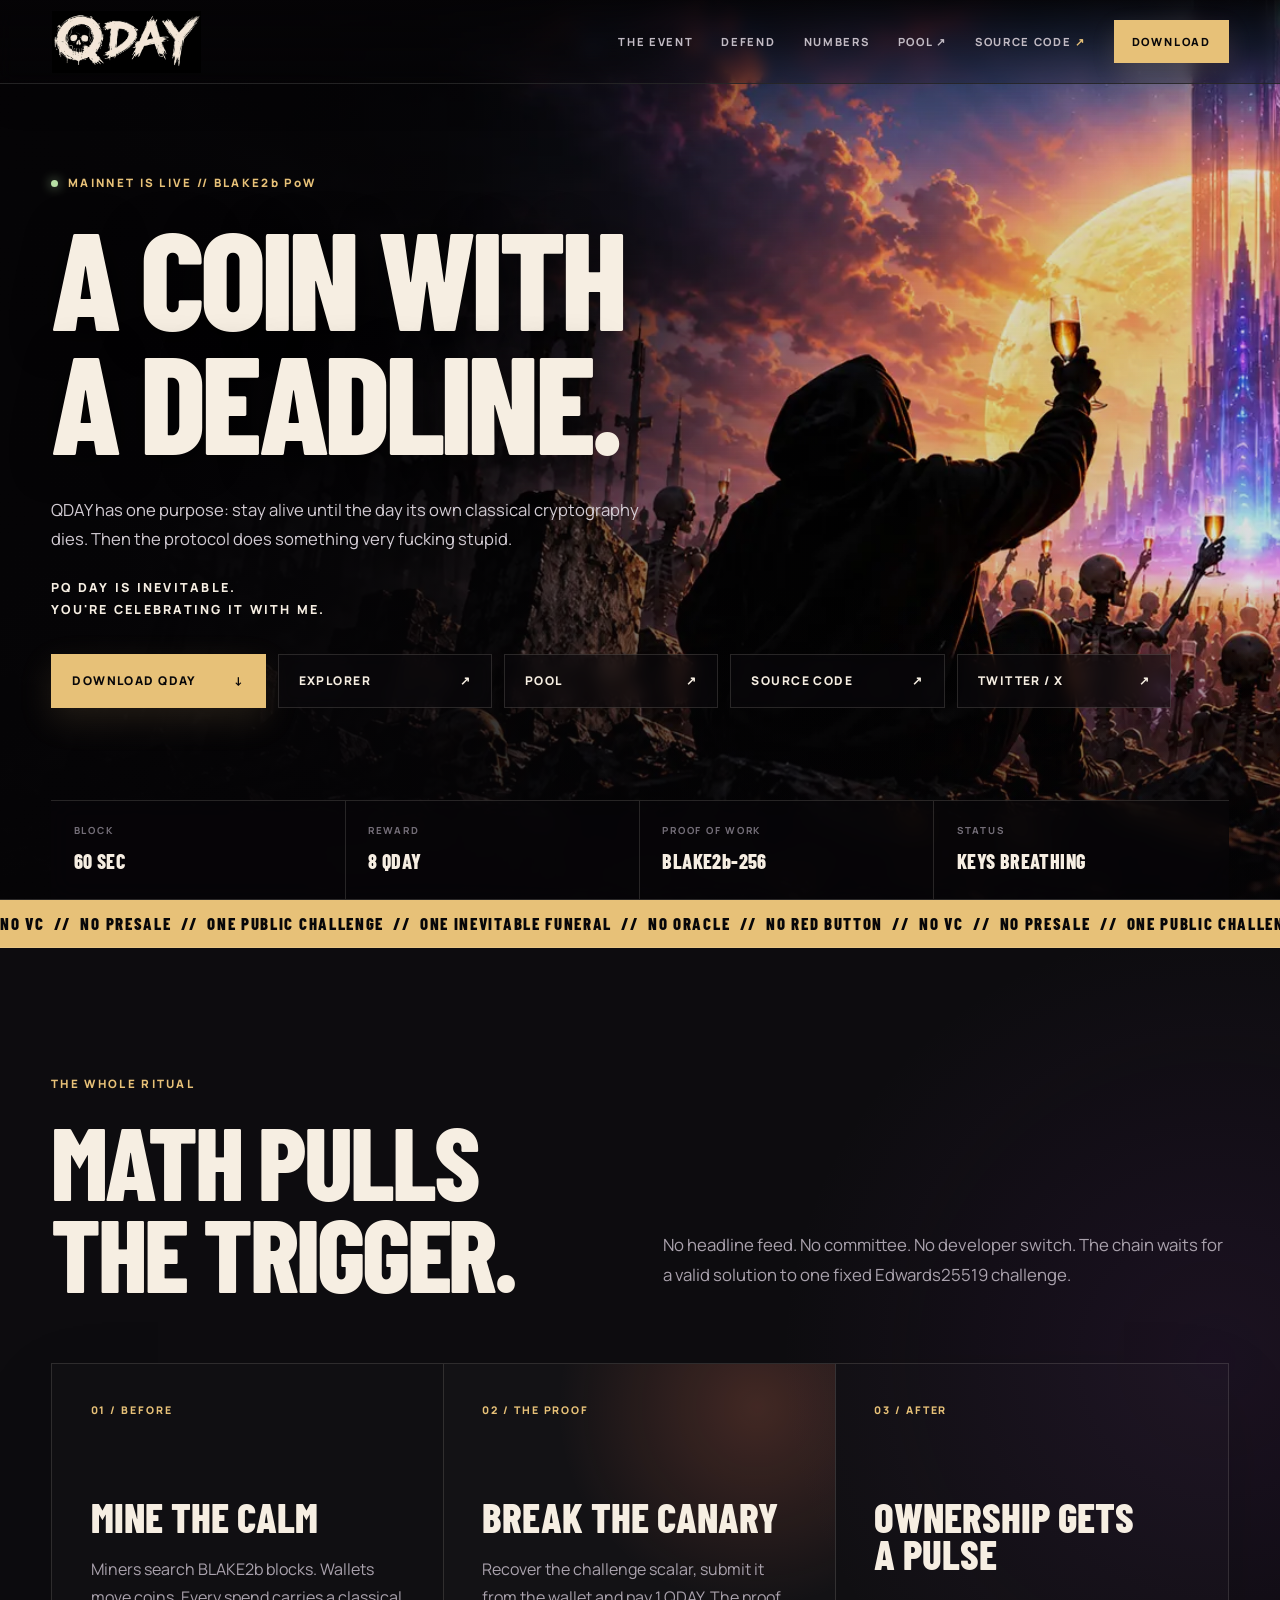
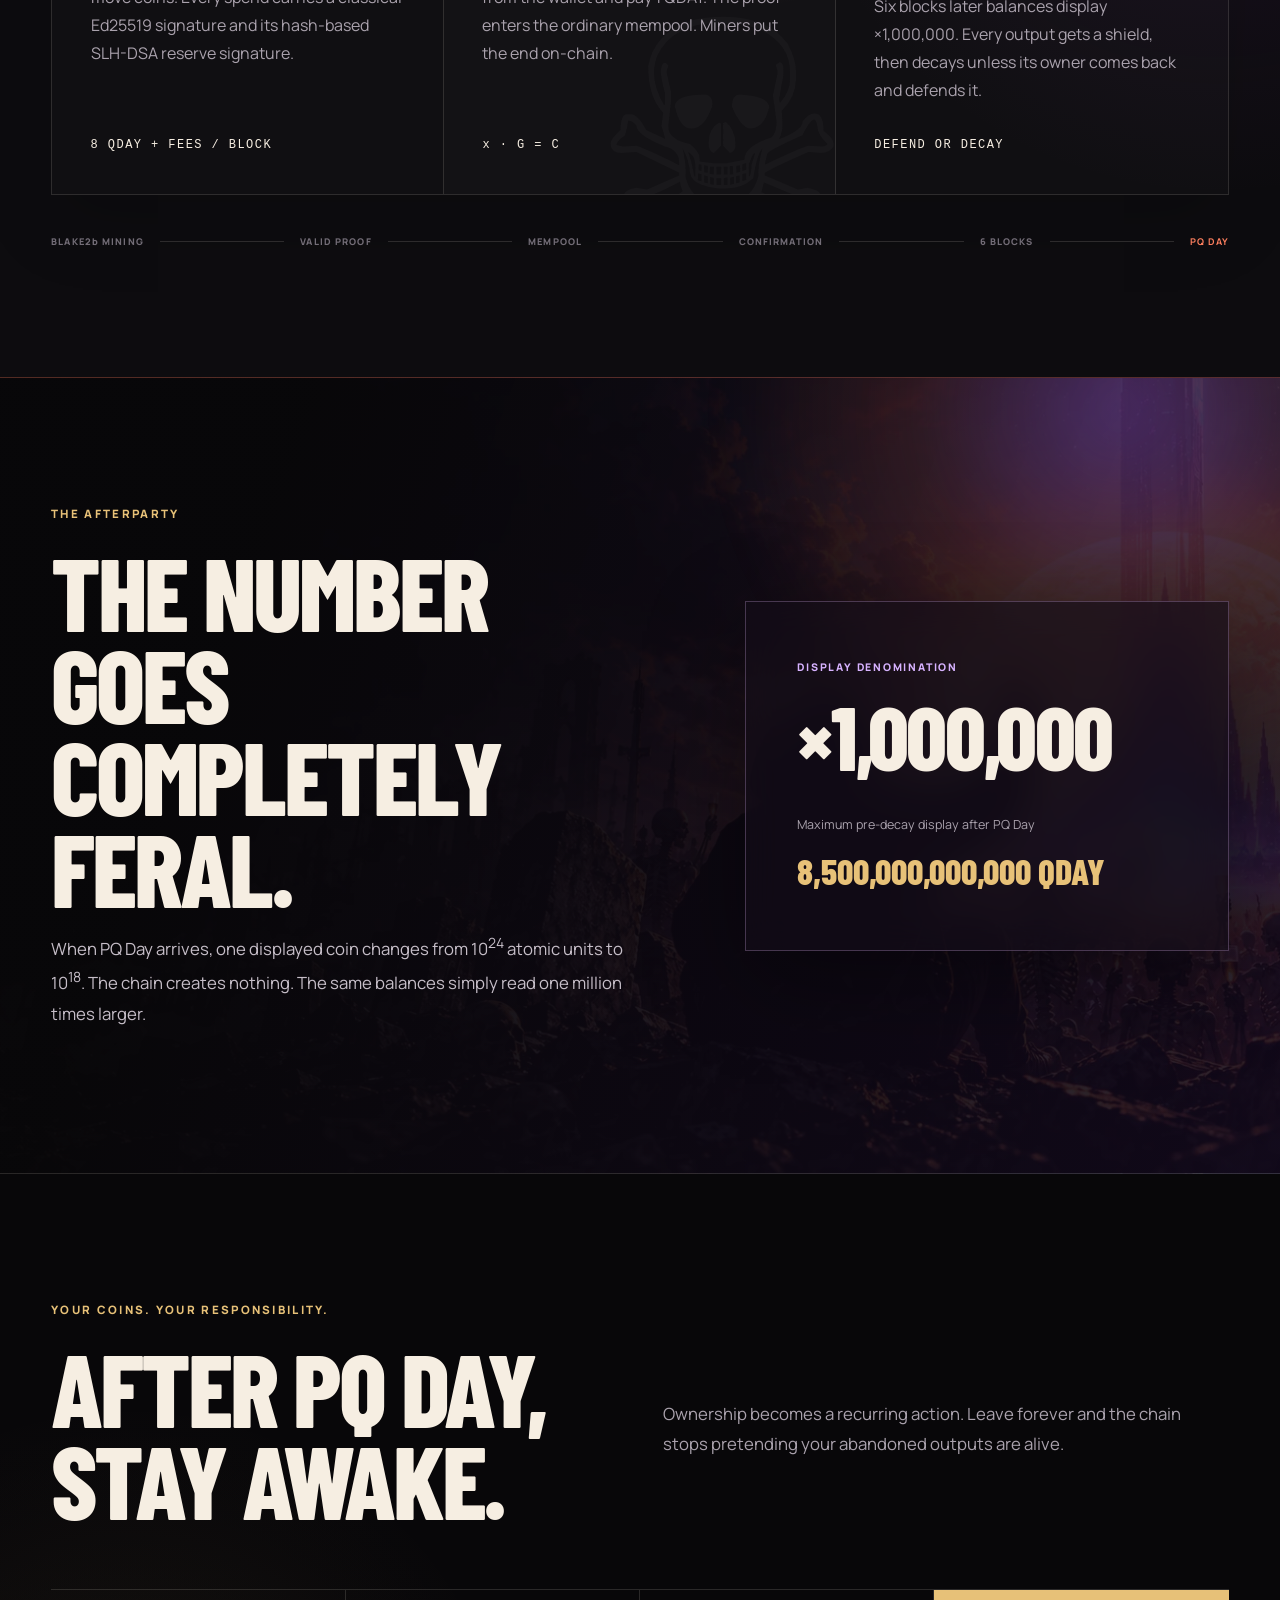
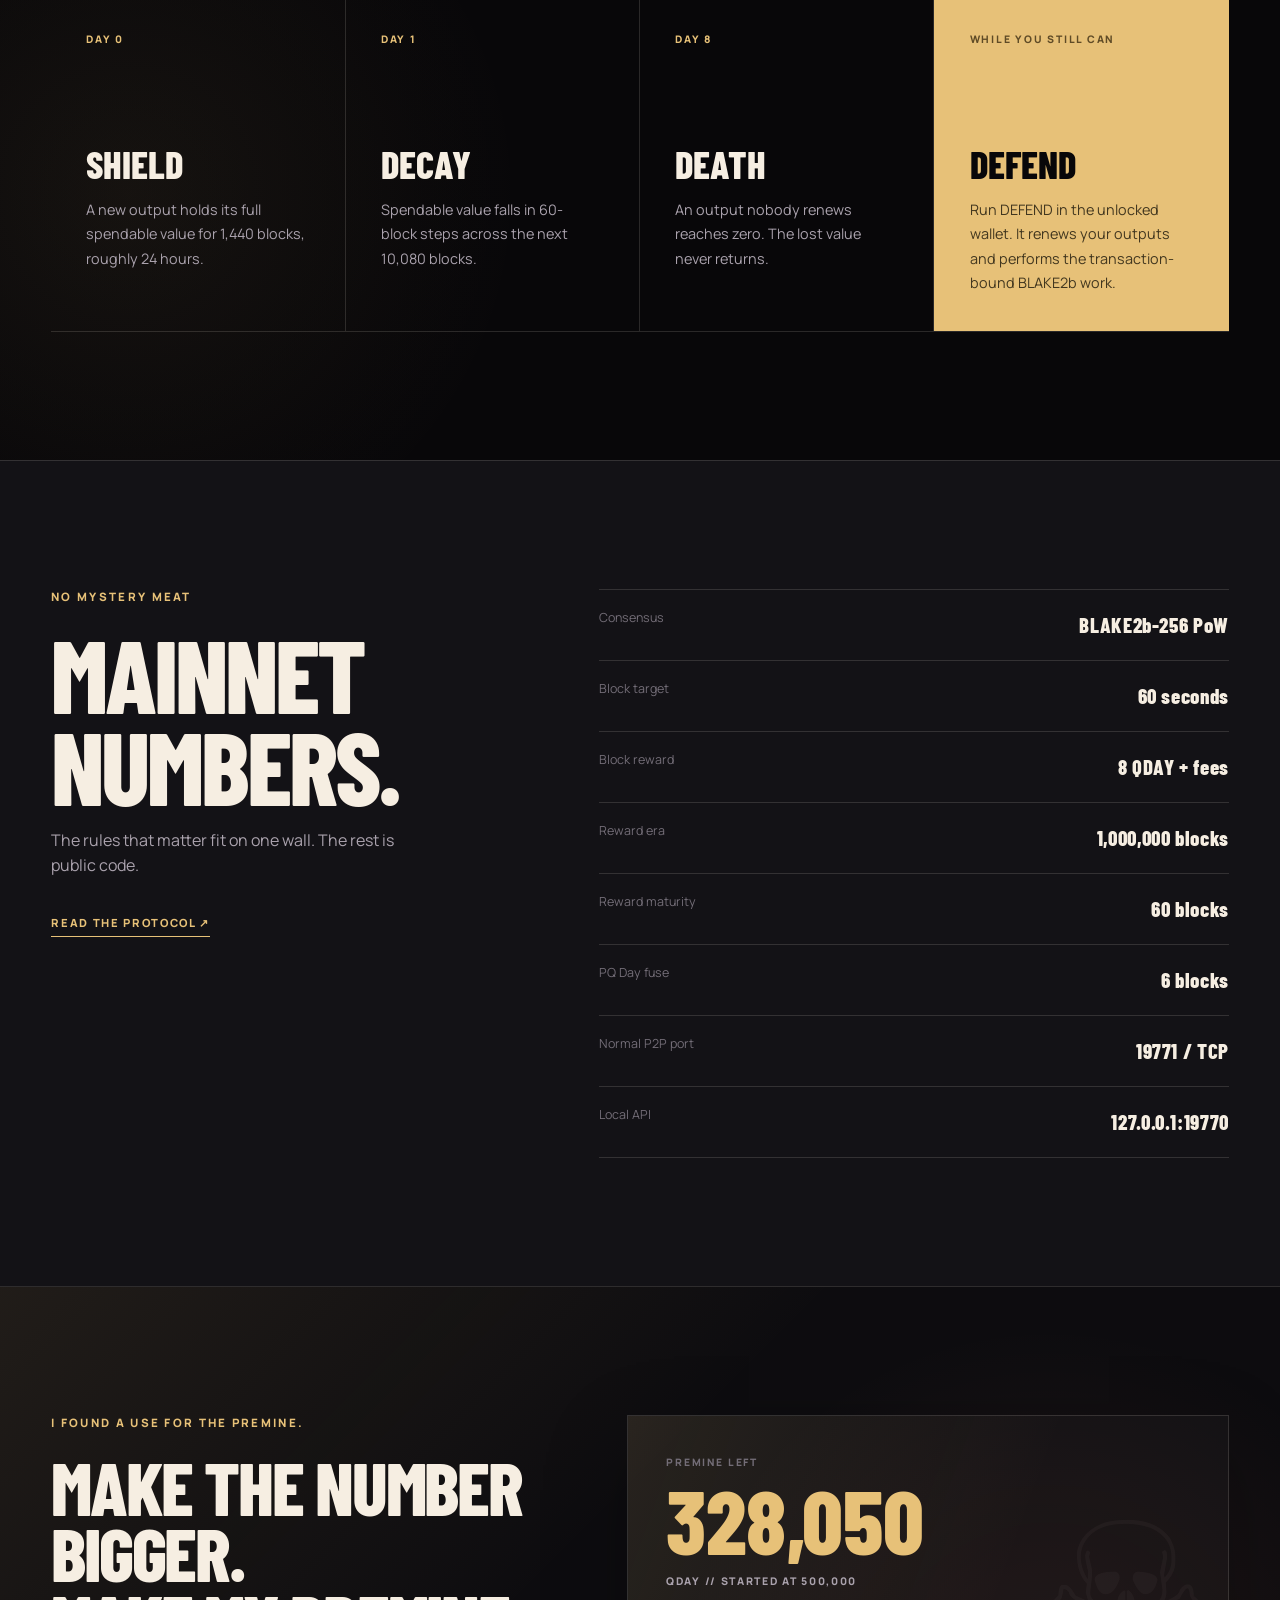
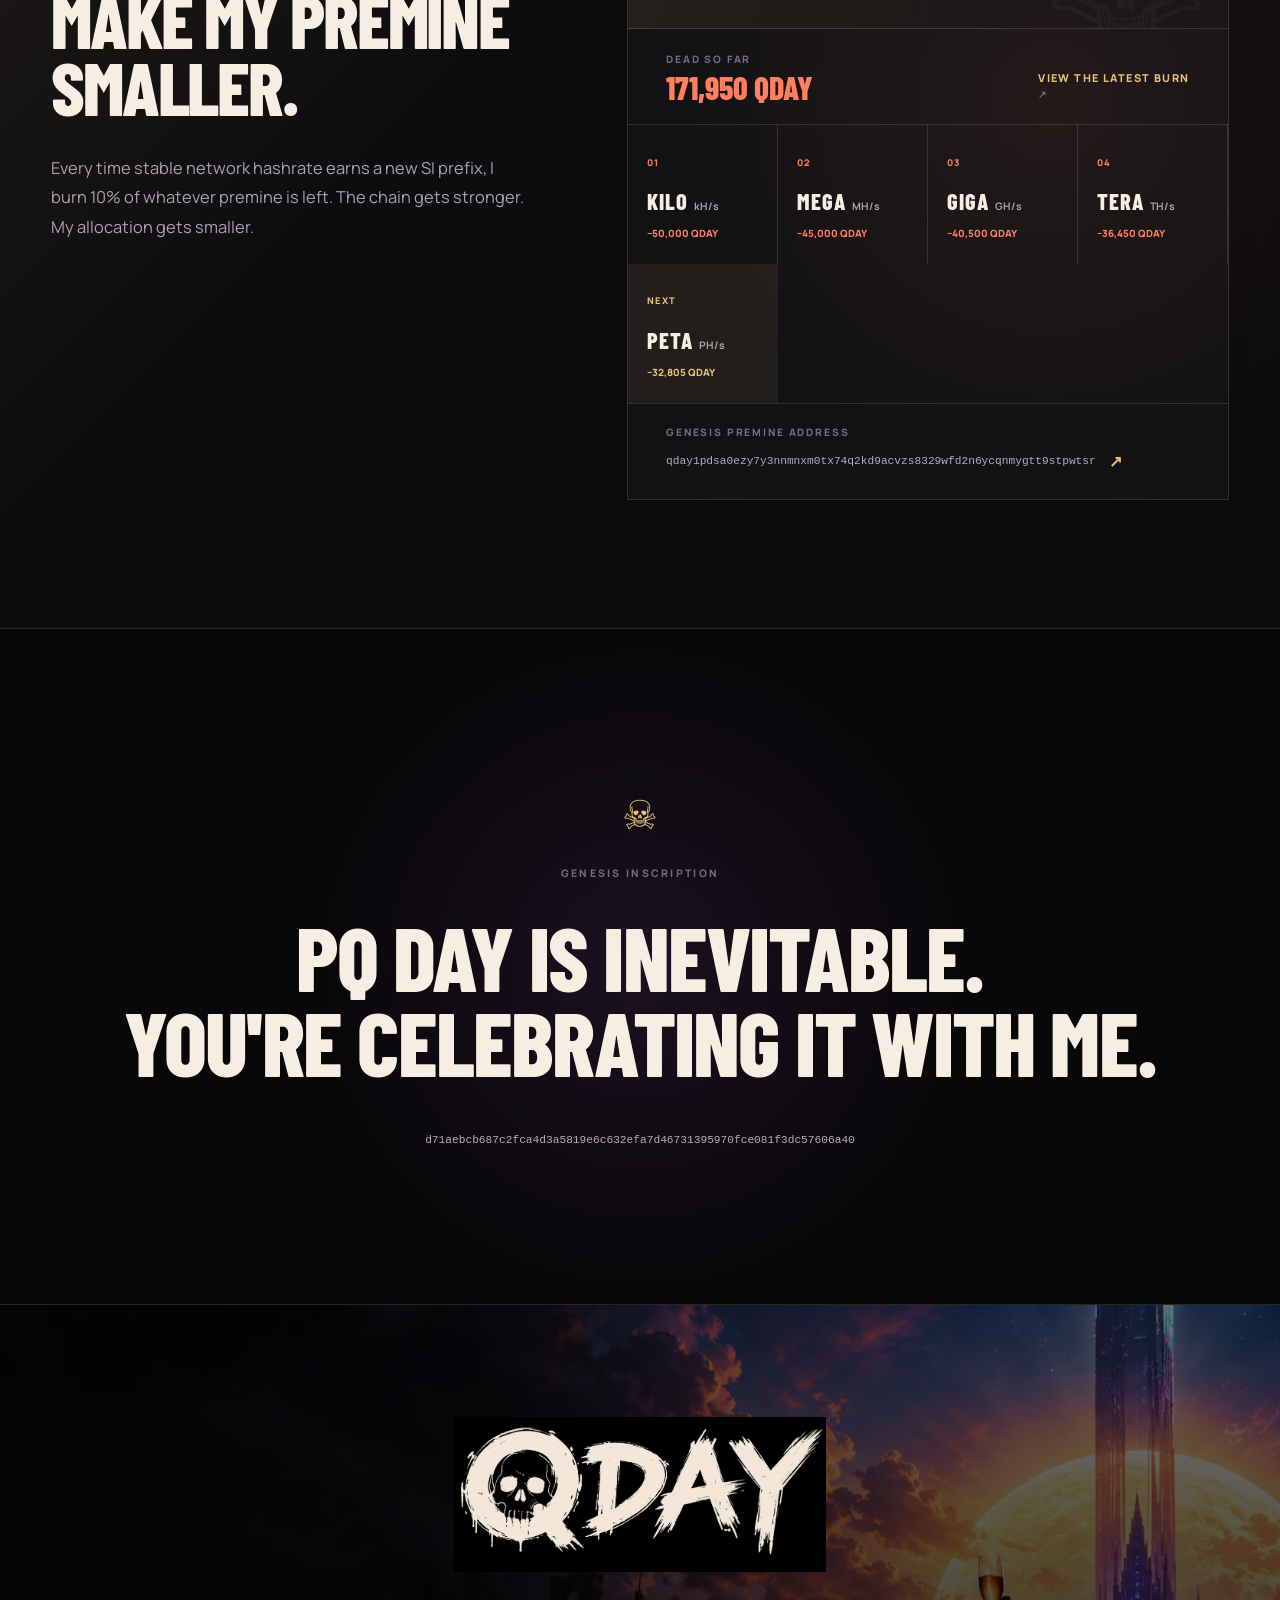
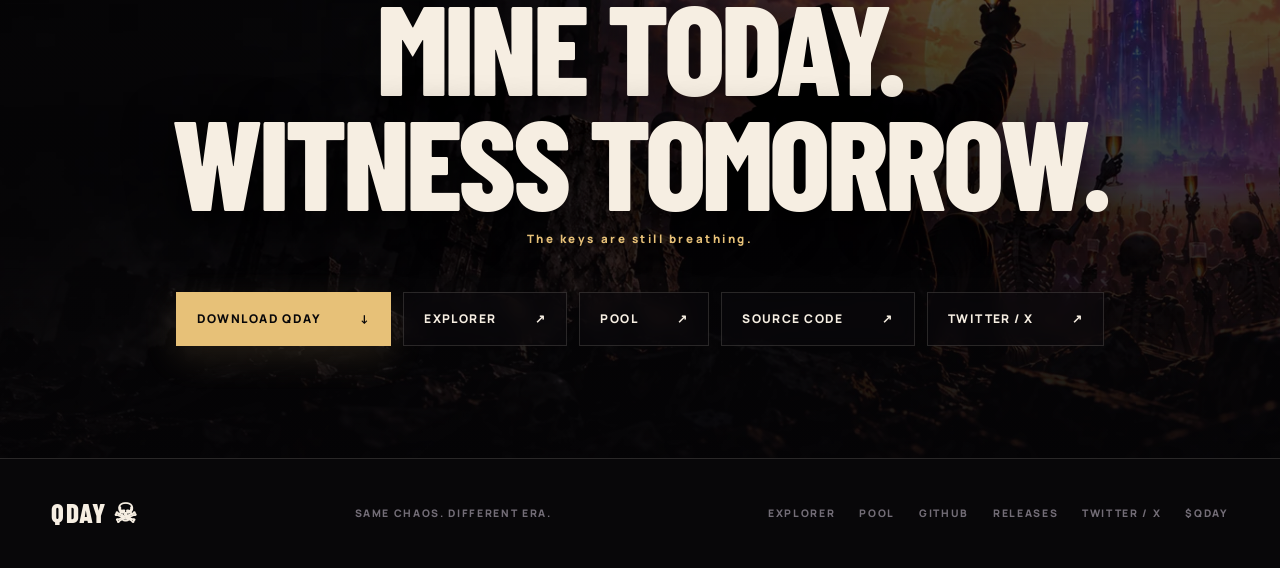
==== commit 2cee1266: "Add public pool to website" ====
--- a/site/index.html
+++ b/site/index.html
@@ -18,7 +18,7 @@
   <link rel="canonical" href="https://pqday.com/">
   <link rel="icon" href="favicon.svg" type="image/svg+xml">
   <link rel="preload" href="assets/hero.webp" as="image" type="image/webp">
-  <link rel="stylesheet" href="styles.css?v=3">
+  <link rel="stylesheet" href="styles.css?v=4">
   <script src="app.js" defer></script>
 </head>
 <body>
@@ -32,6 +32,7 @@
       <a href="#qday">THE EVENT</a>
       <a href="#defend">DEFEND</a>
       <a href="#numbers">NUMBERS</a>
+      <a href="https://pool.pqday.com" target="_blank" rel="noopener noreferrer">POOL <span aria-hidden="true">↗</span></a>
       <a class="source-link" href="https://github.com/petoshi/qday" target="_blank" rel="noopener noreferrer">SOURCE CODE <span aria-hidden="true">↗</span></a>
       <button class="header-download" type="button" data-open-download>DOWNLOAD</button>
     </nav>
@@ -53,6 +54,9 @@
           <a class="button button-ghost" href="https://explorer.pqday.com" target="_blank" rel="noopener noreferrer">
             EXPLORER <span aria-hidden="true">↗</span>
           </a>
+          <a class="button button-ghost" href="https://pool.pqday.com" target="_blank" rel="noopener noreferrer">
+            POOL <span aria-hidden="true">↗</span>
+          </a>
           <a class="button button-ghost" href="https://github.com/petoshi/qday" target="_blank" rel="noopener noreferrer">
             SOURCE CODE <span aria-hidden="true">↗</span>
           </a>
@@ -215,6 +219,7 @@
       <div class="hero-actions centered">
         <button class="button button-primary" type="button" data-open-download>DOWNLOAD QDAY <span aria-hidden="true">↓</span></button>
         <a class="button button-ghost" href="https://explorer.pqday.com" target="_blank" rel="noopener noreferrer">EXPLORER <span aria-hidden="true">↗</span></a>
+        <a class="button button-ghost" href="https://pool.pqday.com" target="_blank" rel="noopener noreferrer">POOL <span aria-hidden="true">↗</span></a>
         <a class="button button-ghost" href="https://github.com/petoshi/qday" target="_blank" rel="noopener noreferrer">SOURCE CODE <span aria-hidden="true">↗</span></a>
         <a class="button button-ghost" href="https://x.com/_petoshi" target="_blank" rel="noopener noreferrer">TWITTER / X <span aria-hidden="true">↗</span></a>
       </div>
@@ -226,6 +231,7 @@
     <p>SAME CHAOS. DIFFERENT ERA.</p>
     <div>
       <a href="https://explorer.pqday.com" target="_blank" rel="noopener noreferrer">EXPLORER</a>
+      <a href="https://pool.pqday.com" target="_blank" rel="noopener noreferrer">POOL</a>
       <a href="https://github.com/petoshi/qday" target="_blank" rel="noopener noreferrer">GITHUB</a>
       <a href="https://github.com/petoshi/qday/releases/latest" target="_blank" rel="noopener noreferrer">RELEASES</a>
       <a href="https://x.com/_petoshi" target="_blank" rel="noopener noreferrer">TWITTER / X</a>
@@ -262,32 +268,32 @@
           <article class="download-card" data-platform="windows">
             <span class="os-mark">WIN</span>
             <div><strong>WINDOWS</strong><small>x86-64 · ZIP</small></div>
-            <a class="download-arrow" data-asset-kind="Wallet" data-asset-target="windows-amd64" href="https://github.com/petoshi/qday/releases/latest/download/QDAY-Wallet-0.8.0-mainnet-windows-amd64.zip" aria-label="Download QDAY Wallet for Windows x86-64">↓</a>
-            <a class="checksum-link" data-checksum-kind="Wallet" data-checksum-target="windows-amd64" href="https://github.com/petoshi/qday/releases/latest/download/QDAY-Wallet-0.8.0-mainnet-windows-amd64.zip.sha256">SHA-256</a>
+            <a class="download-arrow" data-asset-kind="Wallet" data-asset-target="windows-amd64" href="https://github.com/petoshi/qday/releases/latest/download/QDAY-Wallet-0.8.1-mainnet-windows-amd64.zip" aria-label="Download QDAY Wallet for Windows x86-64">↓</a>
+            <a class="checksum-link" data-checksum-kind="Wallet" data-checksum-target="windows-amd64" href="https://github.com/petoshi/qday/releases/latest/download/QDAY-Wallet-0.8.1-mainnet-windows-amd64.zip.sha256">SHA-256</a>
           </article>
           <article class="download-card" data-platform="mac">
             <span class="os-mark">MAC</span>
             <div><strong>MACOS</strong><small>Apple Silicon · TAR.GZ</small></div>
-            <a class="download-arrow" data-asset-kind="Wallet" data-asset-target="macos-arm64" href="https://github.com/petoshi/qday/releases/latest/download/QDAY-Wallet-0.8.0-mainnet-macos-arm64.tar.gz" aria-label="Download QDAY Wallet for macOS Apple Silicon">↓</a>
-            <a class="checksum-link" data-checksum-kind="Wallet" data-checksum-target="macos-arm64" href="https://github.com/petoshi/qday/releases/latest/download/QDAY-Wallet-0.8.0-mainnet-macos-arm64.tar.gz.sha256">SHA-256</a>
+            <a class="download-arrow" data-asset-kind="Wallet" data-asset-target="macos-arm64" href="https://github.com/petoshi/qday/releases/latest/download/QDAY-Wallet-0.8.1-mainnet-macos-arm64.tar.gz" aria-label="Download QDAY Wallet for macOS Apple Silicon">↓</a>
+            <a class="checksum-link" data-checksum-kind="Wallet" data-checksum-target="macos-arm64" href="https://github.com/petoshi/qday/releases/latest/download/QDAY-Wallet-0.8.1-mainnet-macos-arm64.tar.gz.sha256">SHA-256</a>
           </article>
           <article class="download-card" data-platform="mac">
             <span class="os-mark">MAC</span>
             <div><strong>MACOS</strong><small>Intel · TAR.GZ</small></div>
-            <a class="download-arrow" data-asset-kind="Wallet" data-asset-target="macos-amd64" href="https://github.com/petoshi/qday/releases/latest/download/QDAY-Wallet-0.8.0-mainnet-macos-amd64.tar.gz" aria-label="Download QDAY Wallet for macOS Intel">↓</a>
-            <a class="checksum-link" data-checksum-kind="Wallet" data-checksum-target="macos-amd64" href="https://github.com/petoshi/qday/releases/latest/download/QDAY-Wallet-0.8.0-mainnet-macos-amd64.tar.gz.sha256">SHA-256</a>
+            <a class="download-arrow" data-asset-kind="Wallet" data-asset-target="macos-amd64" href="https://github.com/petoshi/qday/releases/latest/download/QDAY-Wallet-0.8.1-mainnet-macos-amd64.tar.gz" aria-label="Download QDAY Wallet for macOS Intel">↓</a>
+            <a class="checksum-link" data-checksum-kind="Wallet" data-checksum-target="macos-amd64" href="https://github.com/petoshi/qday/releases/latest/download/QDAY-Wallet-0.8.1-mainnet-macos-amd64.tar.gz.sha256">SHA-256</a>
           </article>
           <article class="download-card" data-platform="linux">
             <span class="os-mark">LNX</span>
             <div><strong>LINUX</strong><small>x86-64 · TAR.GZ</small></div>
-            <a class="download-arrow" data-asset-kind="Wallet" data-asset-target="linux-amd64" href="https://github.com/petoshi/qday/releases/latest/download/QDAY-Wallet-0.8.0-mainnet-linux-amd64.tar.gz" aria-label="Download QDAY Wallet for Linux x86-64">↓</a>
-            <a class="checksum-link" data-checksum-kind="Wallet" data-checksum-target="linux-amd64" href="https://github.com/petoshi/qday/releases/latest/download/QDAY-Wallet-0.8.0-mainnet-linux-amd64.tar.gz.sha256">SHA-256</a>
+            <a class="download-arrow" data-asset-kind="Wallet" data-asset-target="linux-amd64" href="https://github.com/petoshi/qday/releases/latest/download/QDAY-Wallet-0.8.1-mainnet-linux-amd64.tar.gz" aria-label="Download QDAY Wallet for Linux x86-64">↓</a>
+            <a class="checksum-link" data-checksum-kind="Wallet" data-checksum-target="linux-amd64" href="https://github.com/petoshi/qday/releases/latest/download/QDAY-Wallet-0.8.1-mainnet-linux-amd64.tar.gz.sha256">SHA-256</a>
           </article>
           <article class="download-card" data-platform="linux">
             <span class="os-mark">LNX</span>
             <div><strong>LINUX</strong><small>ARM64 · TAR.GZ</small></div>
-            <a class="download-arrow" data-asset-kind="Wallet" data-asset-target="linux-arm64" href="https://github.com/petoshi/qday/releases/latest/download/QDAY-Wallet-0.8.0-mainnet-linux-arm64.tar.gz" aria-label="Download QDAY Wallet for Linux ARM64">↓</a>
-            <a class="checksum-link" data-checksum-kind="Wallet" data-checksum-target="linux-arm64" href="https://github.com/petoshi/qday/releases/latest/download/QDAY-Wallet-0.8.0-mainnet-linux-arm64.tar.gz.sha256">SHA-256</a>
+            <a class="download-arrow" data-asset-kind="Wallet" data-asset-target="linux-arm64" href="https://github.com/petoshi/qday/releases/latest/download/QDAY-Wallet-0.8.1-mainnet-linux-arm64.tar.gz" aria-label="Download QDAY Wallet for Linux ARM64">↓</a>
+            <a class="checksum-link" data-checksum-kind="Wallet" data-checksum-target="linux-arm64" href="https://github.com/petoshi/qday/releases/latest/download/QDAY-Wallet-0.8.1-mainnet-linux-arm64.tar.gz.sha256">SHA-256</a>
           </article>
           </div>
         </section>
@@ -299,11 +305,11 @@
           <small>FOR SEEDS, POOLS, EXPLORERS AND PEOPLE WHO LIKE TERMINALS</small>
         </summary>
         <div class="daemon-grid">
-          <a data-asset-kind="Node" data-asset-target="windows-amd64" href="https://github.com/petoshi/qday/releases/latest/download/QDAY-Node-0.8.0-mainnet-windows-amd64.zip"><strong>WINDOWS</strong><span>x86-64 ↓</span></a>
-          <a data-asset-kind="Node" data-asset-target="macos-arm64" href="https://github.com/petoshi/qday/releases/latest/download/QDAY-Node-0.8.0-mainnet-macos-arm64.tar.gz"><strong>MACOS</strong><span>Apple Silicon ↓</span></a>
-          <a data-asset-kind="Node" data-asset-target="macos-amd64" href="https://github.com/petoshi/qday/releases/latest/download/QDAY-Node-0.8.0-mainnet-macos-amd64.tar.gz"><strong>MACOS</strong><span>Intel ↓</span></a>
-          <a data-asset-kind="Node" data-asset-target="linux-amd64" href="https://github.com/petoshi/qday/releases/latest/download/QDAY-Node-0.8.0-mainnet-linux-amd64.tar.gz"><strong>LINUX</strong><span>x86-64 ↓</span></a>
-          <a data-asset-kind="Node" data-asset-target="linux-arm64" href="https://github.com/petoshi/qday/releases/latest/download/QDAY-Node-0.8.0-mainnet-linux-arm64.tar.gz"><strong>LINUX</strong><span>ARM64 ↓</span></a>
+          <a data-asset-kind="Node" data-asset-target="windows-amd64" href="https://github.com/petoshi/qday/releases/latest/download/QDAY-Node-0.8.1-mainnet-windows-amd64.zip"><strong>WINDOWS</strong><span>x86-64 ↓</span></a>
+          <a data-asset-kind="Node" data-asset-target="macos-arm64" href="https://github.com/petoshi/qday/releases/latest/download/QDAY-Node-0.8.1-mainnet-macos-arm64.tar.gz"><strong>MACOS</strong><span>Apple Silicon ↓</span></a>
+          <a data-asset-kind="Node" data-asset-target="macos-amd64" href="https://github.com/petoshi/qday/releases/latest/download/QDAY-Node-0.8.1-mainnet-macos-amd64.tar.gz"><strong>MACOS</strong><span>Intel ↓</span></a>
+          <a data-asset-kind="Node" data-asset-target="linux-amd64" href="https://github.com/petoshi/qday/releases/latest/download/QDAY-Node-0.8.1-mainnet-linux-amd64.tar.gz"><strong>LINUX</strong><span>x86-64 ↓</span></a>
+          <a data-asset-kind="Node" data-asset-target="linux-arm64" href="https://github.com/petoshi/qday/releases/latest/download/QDAY-Node-0.8.1-mainnet-linux-arm64.tar.gz"><strong>LINUX</strong><span>ARM64 ↓</span></a>
         </div>
       </details>
 
--- a/site/styles.css
+++ b/site/styles.css
@@ -280,11 +280,25 @@
   margin-top: 2rem;
 }
 
-@media (min-width: 861px) {
+@media (min-width: 1101px) {
   .hero-actions-main {
-    width: min(920px, calc(100vw - 8vw));
+    width: min(1120px, calc(100vw - 8vw));
     display: grid;
-    grid-template-columns: repeat(4, minmax(0, 1fr));
+    grid-template-columns: repeat(5, minmax(0, 1fr));
+  }
+
+  .hero-actions-main .button {
+    width: 100%;
+    gap: 1rem;
+    white-space: nowrap;
+  }
+}
+
+@media (min-width: 861px) and (max-width: 1100px) {
+  .hero-actions-main {
+    width: min(760px, 100%);
+    display: grid;
+    grid-template-columns: repeat(3, minmax(0, 1fr));
   }
 
   .hero-actions-main .button {
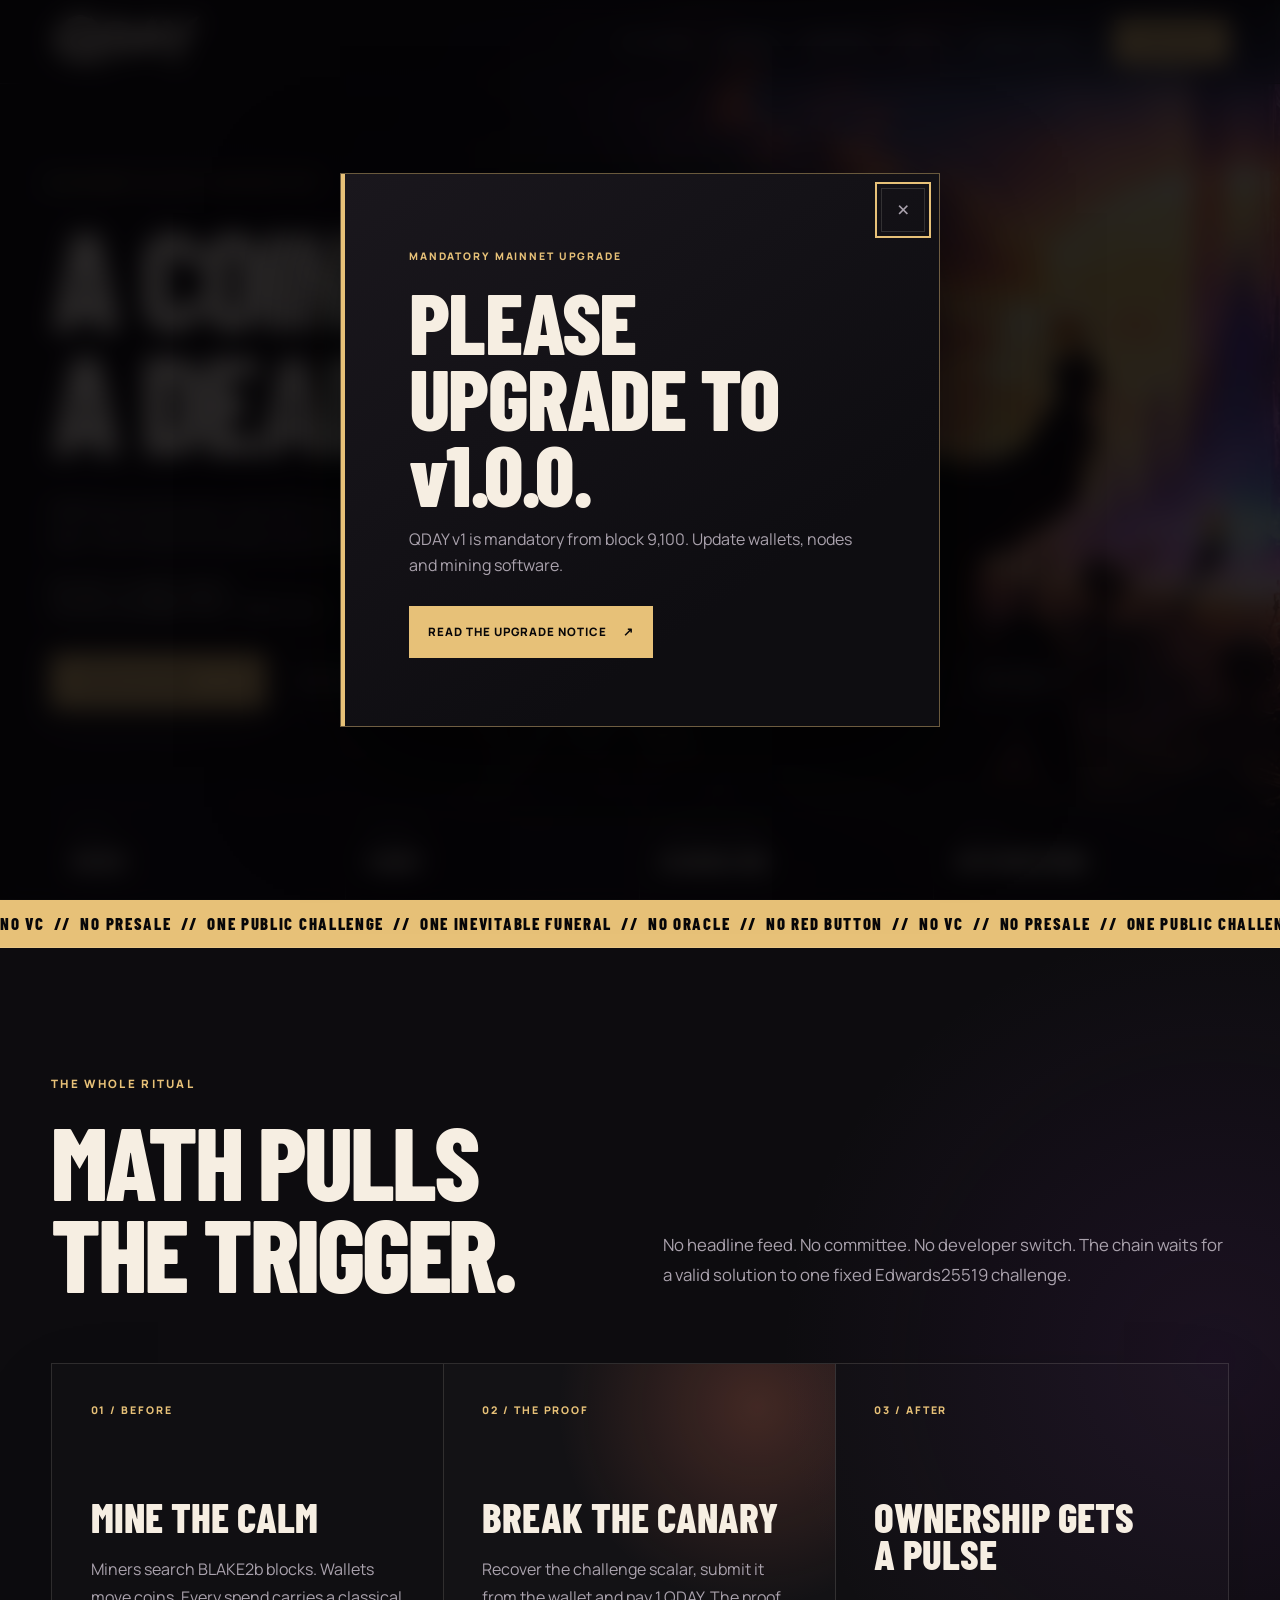
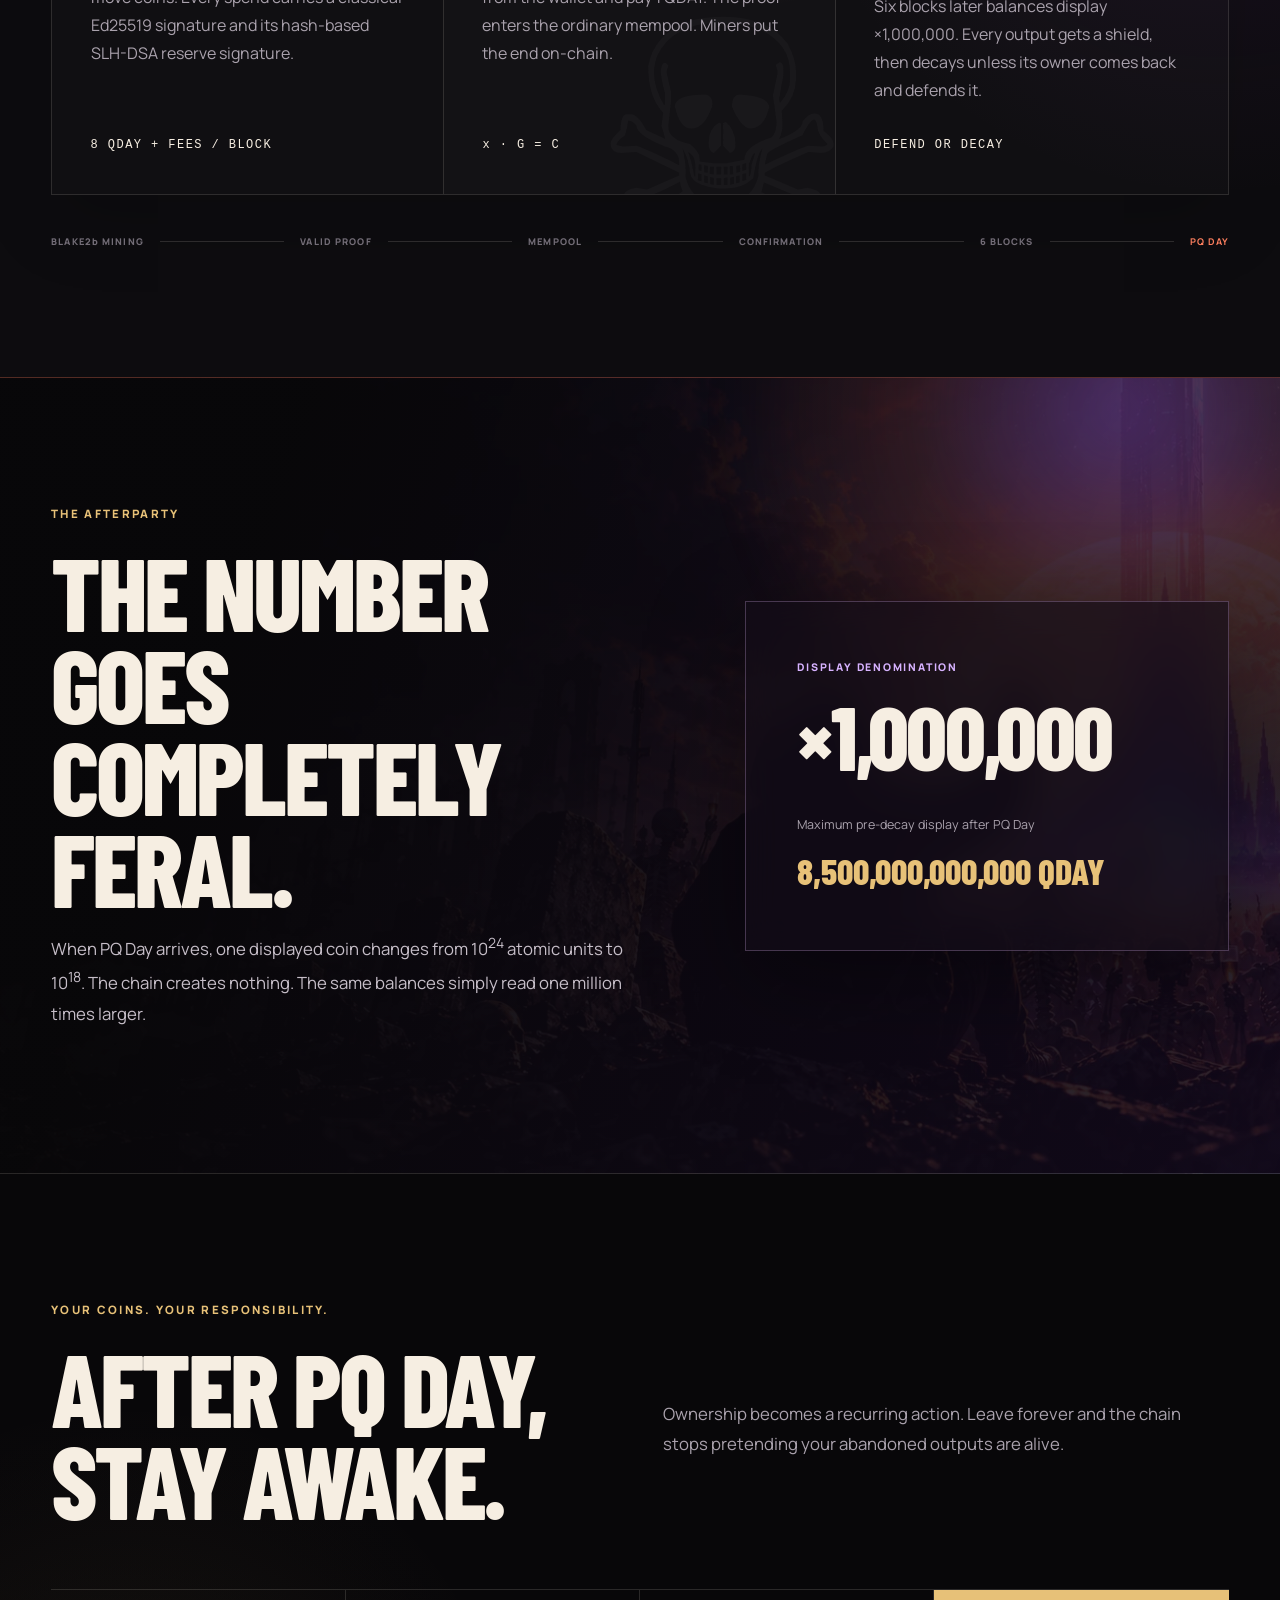
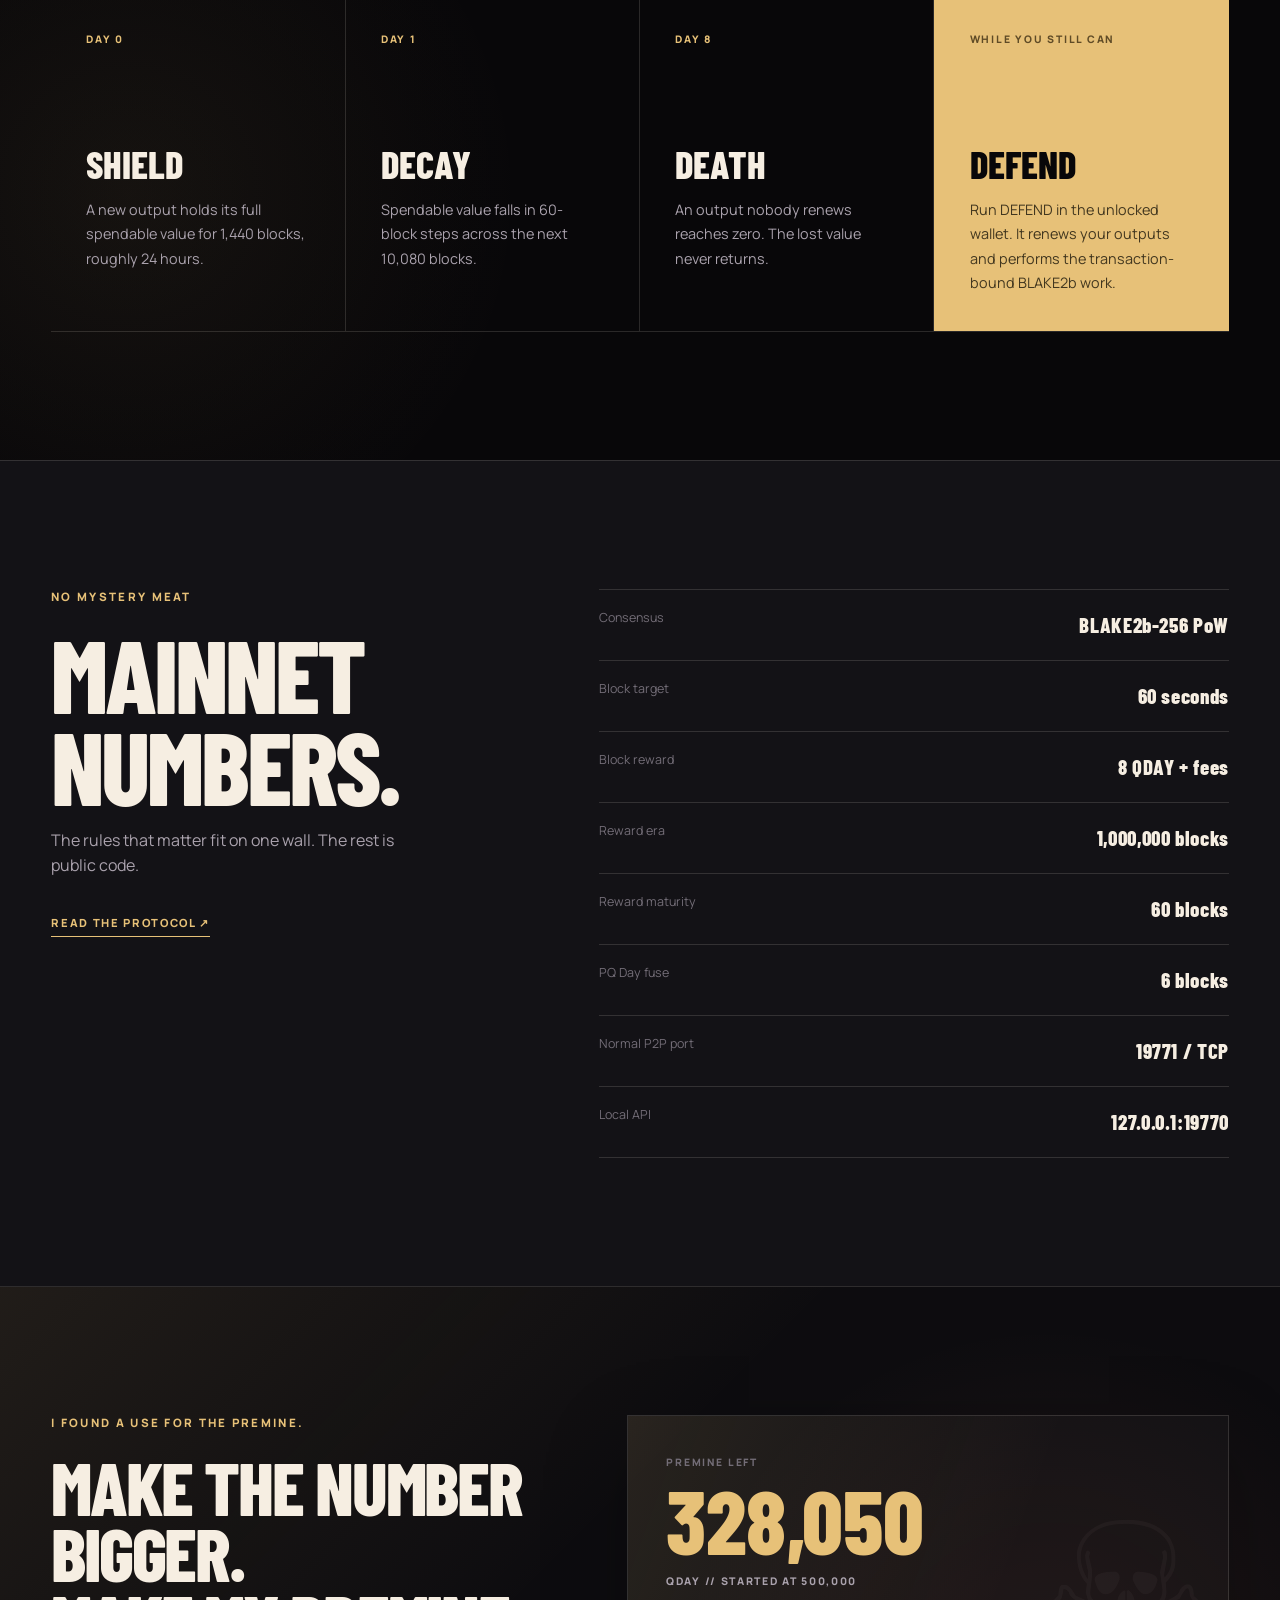
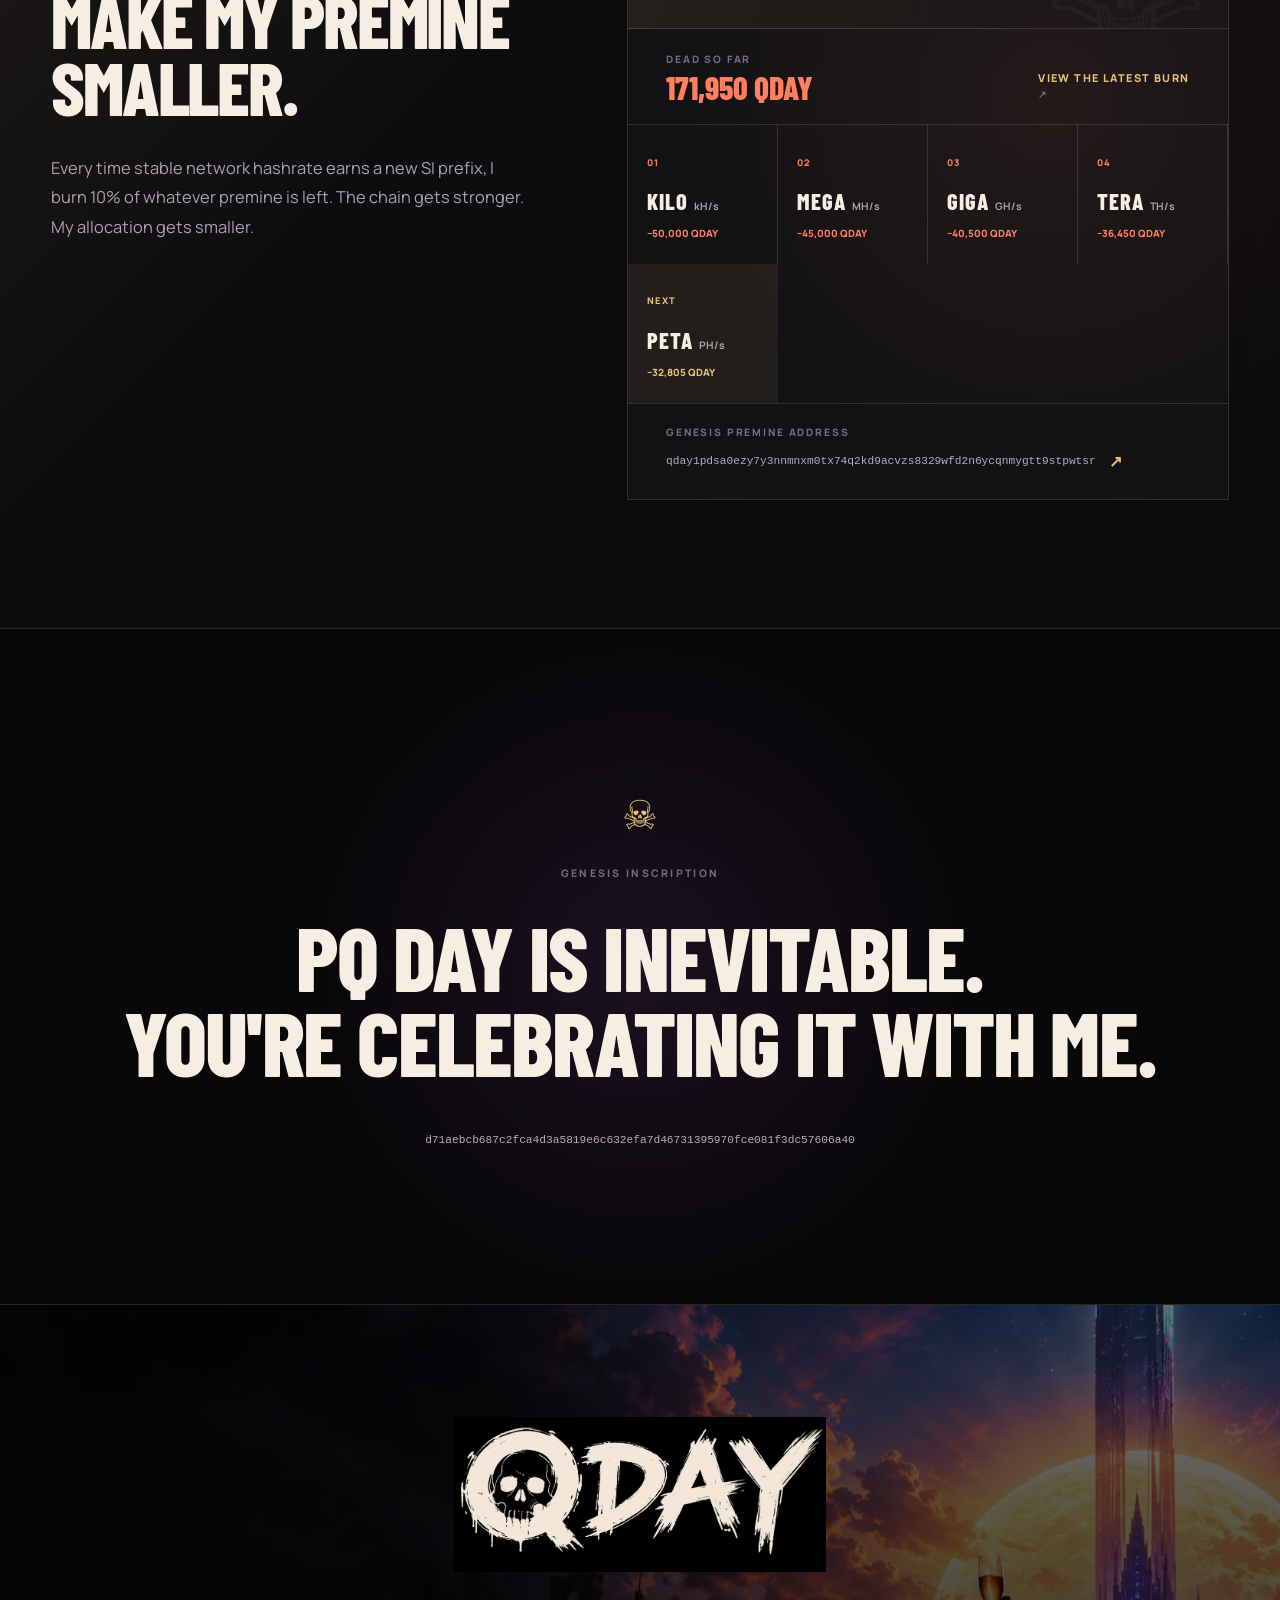
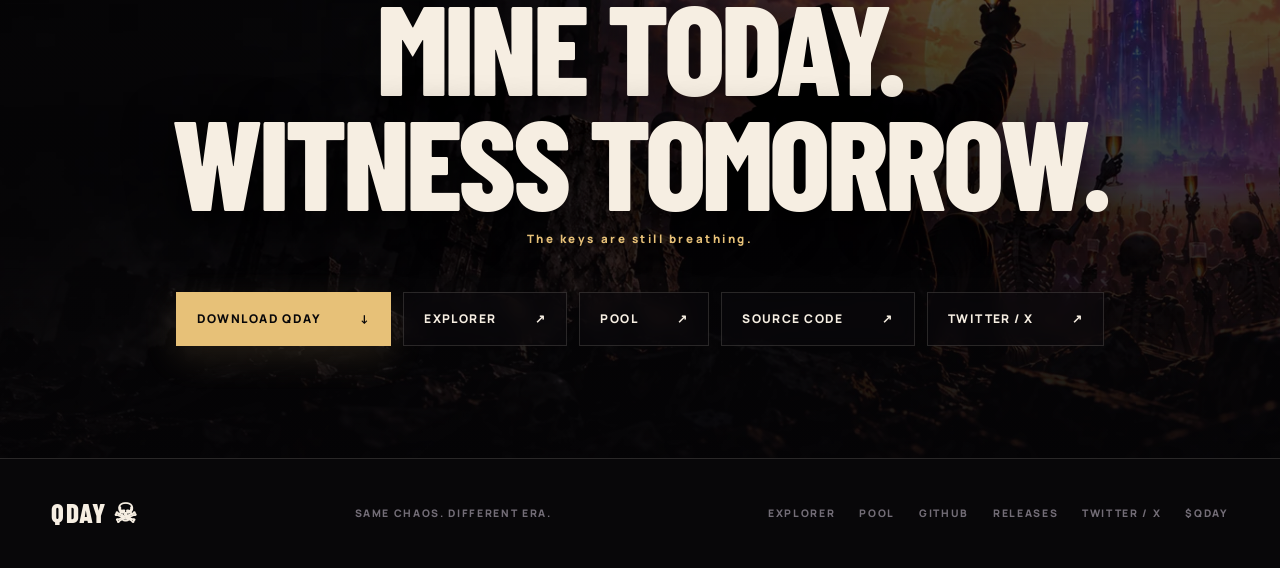
==== commit de454587: "Add v1 upgrade notice to website" ====
--- a/site/index.html
+++ b/site/index.html
@@ -18,8 +18,8 @@
   <link rel="canonical" href="https://pqday.com/">
   <link rel="icon" href="favicon.svg" type="image/svg+xml">
   <link rel="preload" href="assets/hero.webp" as="image" type="image/webp">
-  <link rel="stylesheet" href="styles.css?v=4">
-  <script src="app.js" defer></script>
+  <link rel="stylesheet" href="styles.css?v=5">
+  <script src="app.js?v=5" defer></script>
 </head>
 <body>
   <a class="skip-link" href="#main">Skip to the wreckage</a>
@@ -239,6 +239,16 @@
     </div>
   </footer>
 
+  <div class="upgrade-notice" id="upgrade-notice" role="dialog" aria-modal="true" aria-labelledby="upgrade-notice-title" hidden>
+    <section class="upgrade-notice-card">
+      <button class="upgrade-notice-close" type="button" aria-label="Dismiss upgrade notice" data-dismiss-upgrade>×</button>
+      <span class="upgrade-notice-kicker">MANDATORY MAINNET UPGRADE</span>
+      <h2 id="upgrade-notice-title">PLEASE UPGRADE TO v1.0.0.</h2>
+      <p>QDAY v1 is mandatory from block 9,100. Update wallets, nodes and mining software.</p>
+      <a href="https://bitcointalk.org/index.php?topic=5594351.msg67153388#msg67153388" target="_blank" rel="noopener noreferrer">READ THE UPGRADE NOTICE <span aria-hidden="true">↗</span></a>
+    </section>
+  </div>
+
   <dialog class="download-dialog" id="downloadDialog" aria-labelledby="downloadTitle">
     <div class="dialog-shell">
       <button class="dialog-close" type="button" aria-label="Close downloads" data-close-download>×</button>
@@ -268,32 +278,32 @@
           <article class="download-card" data-platform="windows">
             <span class="os-mark">WIN</span>
             <div><strong>WINDOWS</strong><small>x86-64 · ZIP</small></div>
-            <a class="download-arrow" data-asset-kind="Wallet" data-asset-target="windows-amd64" href="https://github.com/petoshi/qday/releases/latest/download/QDAY-Wallet-0.8.1-mainnet-windows-amd64.zip" aria-label="Download QDAY Wallet for Windows x86-64">↓</a>
-            <a class="checksum-link" data-checksum-kind="Wallet" data-checksum-target="windows-amd64" href="https://github.com/petoshi/qday/releases/latest/download/QDAY-Wallet-0.8.1-mainnet-windows-amd64.zip.sha256">SHA-256</a>
+            <a class="download-arrow" data-asset-kind="Wallet" data-asset-target="windows-amd64" href="https://github.com/petoshi/qday/releases/latest/download/QDAY-Wallet-1.0.0-mainnet-windows-amd64.zip" aria-label="Download QDAY Wallet for Windows x86-64">↓</a>
+            <a class="checksum-link" data-checksum-kind="Wallet" data-checksum-target="windows-amd64" href="https://github.com/petoshi/qday/releases/latest/download/QDAY-Wallet-1.0.0-mainnet-windows-amd64.zip.sha256">SHA-256</a>
           </article>
           <article class="download-card" data-platform="mac">
             <span class="os-mark">MAC</span>
             <div><strong>MACOS</strong><small>Apple Silicon · TAR.GZ</small></div>
-            <a class="download-arrow" data-asset-kind="Wallet" data-asset-target="macos-arm64" href="https://github.com/petoshi/qday/releases/latest/download/QDAY-Wallet-0.8.1-mainnet-macos-arm64.tar.gz" aria-label="Download QDAY Wallet for macOS Apple Silicon">↓</a>
-            <a class="checksum-link" data-checksum-kind="Wallet" data-checksum-target="macos-arm64" href="https://github.com/petoshi/qday/releases/latest/download/QDAY-Wallet-0.8.1-mainnet-macos-arm64.tar.gz.sha256">SHA-256</a>
+            <a class="download-arrow" data-asset-kind="Wallet" data-asset-target="macos-arm64" href="https://github.com/petoshi/qday/releases/latest/download/QDAY-Wallet-1.0.0-mainnet-macos-arm64.tar.gz" aria-label="Download QDAY Wallet for macOS Apple Silicon">↓</a>
+            <a class="checksum-link" data-checksum-kind="Wallet" data-checksum-target="macos-arm64" href="https://github.com/petoshi/qday/releases/latest/download/QDAY-Wallet-1.0.0-mainnet-macos-arm64.tar.gz.sha256">SHA-256</a>
           </article>
           <article class="download-card" data-platform="mac">
             <span class="os-mark">MAC</span>
             <div><strong>MACOS</strong><small>Intel · TAR.GZ</small></div>
-            <a class="download-arrow" data-asset-kind="Wallet" data-asset-target="macos-amd64" href="https://github.com/petoshi/qday/releases/latest/download/QDAY-Wallet-0.8.1-mainnet-macos-amd64.tar.gz" aria-label="Download QDAY Wallet for macOS Intel">↓</a>
-            <a class="checksum-link" data-checksum-kind="Wallet" data-checksum-target="macos-amd64" href="https://github.com/petoshi/qday/releases/latest/download/QDAY-Wallet-0.8.1-mainnet-macos-amd64.tar.gz.sha256">SHA-256</a>
+            <a class="download-arrow" data-asset-kind="Wallet" data-asset-target="macos-amd64" href="https://github.com/petoshi/qday/releases/latest/download/QDAY-Wallet-1.0.0-mainnet-macos-amd64.tar.gz" aria-label="Download QDAY Wallet for macOS Intel">↓</a>
+            <a class="checksum-link" data-checksum-kind="Wallet" data-checksum-target="macos-amd64" href="https://github.com/petoshi/qday/releases/latest/download/QDAY-Wallet-1.0.0-mainnet-macos-amd64.tar.gz.sha256">SHA-256</a>
           </article>
           <article class="download-card" data-platform="linux">
             <span class="os-mark">LNX</span>
             <div><strong>LINUX</strong><small>x86-64 · TAR.GZ</small></div>
-            <a class="download-arrow" data-asset-kind="Wallet" data-asset-target="linux-amd64" href="https://github.com/petoshi/qday/releases/latest/download/QDAY-Wallet-0.8.1-mainnet-linux-amd64.tar.gz" aria-label="Download QDAY Wallet for Linux x86-64">↓</a>
-            <a class="checksum-link" data-checksum-kind="Wallet" data-checksum-target="linux-amd64" href="https://github.com/petoshi/qday/releases/latest/download/QDAY-Wallet-0.8.1-mainnet-linux-amd64.tar.gz.sha256">SHA-256</a>
+            <a class="download-arrow" data-asset-kind="Wallet" data-asset-target="linux-amd64" href="https://github.com/petoshi/qday/releases/latest/download/QDAY-Wallet-1.0.0-mainnet-linux-amd64.tar.gz" aria-label="Download QDAY Wallet for Linux x86-64">↓</a>
+            <a class="checksum-link" data-checksum-kind="Wallet" data-checksum-target="linux-amd64" href="https://github.com/petoshi/qday/releases/latest/download/QDAY-Wallet-1.0.0-mainnet-linux-amd64.tar.gz.sha256">SHA-256</a>
           </article>
           <article class="download-card" data-platform="linux">
             <span class="os-mark">LNX</span>
             <div><strong>LINUX</strong><small>ARM64 · TAR.GZ</small></div>
-            <a class="download-arrow" data-asset-kind="Wallet" data-asset-target="linux-arm64" href="https://github.com/petoshi/qday/releases/latest/download/QDAY-Wallet-0.8.1-mainnet-linux-arm64.tar.gz" aria-label="Download QDAY Wallet for Linux ARM64">↓</a>
-            <a class="checksum-link" data-checksum-kind="Wallet" data-checksum-target="linux-arm64" href="https://github.com/petoshi/qday/releases/latest/download/QDAY-Wallet-0.8.1-mainnet-linux-arm64.tar.gz.sha256">SHA-256</a>
+            <a class="download-arrow" data-asset-kind="Wallet" data-asset-target="linux-arm64" href="https://github.com/petoshi/qday/releases/latest/download/QDAY-Wallet-1.0.0-mainnet-linux-arm64.tar.gz" aria-label="Download QDAY Wallet for Linux ARM64">↓</a>
+            <a class="checksum-link" data-checksum-kind="Wallet" data-checksum-target="linux-arm64" href="https://github.com/petoshi/qday/releases/latest/download/QDAY-Wallet-1.0.0-mainnet-linux-arm64.tar.gz.sha256">SHA-256</a>
           </article>
           </div>
         </section>
@@ -305,11 +315,11 @@
           <small>FOR SEEDS, POOLS, EXPLORERS AND PEOPLE WHO LIKE TERMINALS</small>
         </summary>
         <div class="daemon-grid">
-          <a data-asset-kind="Node" data-asset-target="windows-amd64" href="https://github.com/petoshi/qday/releases/latest/download/QDAY-Node-0.8.1-mainnet-windows-amd64.zip"><strong>WINDOWS</strong><span>x86-64 ↓</span></a>
-          <a data-asset-kind="Node" data-asset-target="macos-arm64" href="https://github.com/petoshi/qday/releases/latest/download/QDAY-Node-0.8.1-mainnet-macos-arm64.tar.gz"><strong>MACOS</strong><span>Apple Silicon ↓</span></a>
-          <a data-asset-kind="Node" data-asset-target="macos-amd64" href="https://github.com/petoshi/qday/releases/latest/download/QDAY-Node-0.8.1-mainnet-macos-amd64.tar.gz"><strong>MACOS</strong><span>Intel ↓</span></a>
-          <a data-asset-kind="Node" data-asset-target="linux-amd64" href="https://github.com/petoshi/qday/releases/latest/download/QDAY-Node-0.8.1-mainnet-linux-amd64.tar.gz"><strong>LINUX</strong><span>x86-64 ↓</span></a>
-          <a data-asset-kind="Node" data-asset-target="linux-arm64" href="https://github.com/petoshi/qday/releases/latest/download/QDAY-Node-0.8.1-mainnet-linux-arm64.tar.gz"><strong>LINUX</strong><span>ARM64 ↓</span></a>
+          <a data-asset-kind="Node" data-asset-target="windows-amd64" href="https://github.com/petoshi/qday/releases/latest/download/QDAY-Node-1.0.0-mainnet-windows-amd64.zip"><strong>WINDOWS</strong><span>x86-64 ↓</span></a>
+          <a data-asset-kind="Node" data-asset-target="macos-arm64" href="https://github.com/petoshi/qday/releases/latest/download/QDAY-Node-1.0.0-mainnet-macos-arm64.tar.gz"><strong>MACOS</strong><span>Apple Silicon ↓</span></a>
+          <a data-asset-kind="Node" data-asset-target="macos-amd64" href="https://github.com/petoshi/qday/releases/latest/download/QDAY-Node-1.0.0-mainnet-macos-amd64.tar.gz"><strong>MACOS</strong><span>Intel ↓</span></a>
+          <a data-asset-kind="Node" data-asset-target="linux-amd64" href="https://github.com/petoshi/qday/releases/latest/download/QDAY-Node-1.0.0-mainnet-linux-amd64.tar.gz"><strong>LINUX</strong><span>x86-64 ↓</span></a>
+          <a data-asset-kind="Node" data-asset-target="linux-arm64" href="https://github.com/petoshi/qday/releases/latest/download/QDAY-Node-1.0.0-mainnet-linux-arm64.tar.gz"><strong>LINUX</strong><span>ARM64 ↓</span></a>
         </div>
       </details>
 
--- a/site/styles.css
+++ b/site/styles.css
@@ -54,6 +54,92 @@
   overflow: hidden;
 }
 
+body.upgrade-notice-open {
+  overflow: hidden;
+}
+
+.upgrade-notice {
+  position: fixed;
+  z-index: 1200;
+  inset: 0;
+  display: grid;
+  padding: 1.25rem;
+  place-items: center;
+  background: rgba(5, 4, 7, 0.84);
+  backdrop-filter: blur(12px);
+}
+
+.upgrade-notice[hidden] {
+  display: none;
+}
+
+.upgrade-notice-card {
+  position: relative;
+  width: min(600px, 100%);
+  padding: clamp(2rem, 6vw, 4.25rem);
+  border: 1px solid rgba(231, 193, 120, 0.42);
+  background: linear-gradient(145deg, #1a171d, #0e0d11 72%);
+  box-shadow: 0 2.5rem 7rem rgba(0, 0, 0, 0.65), inset 4px 0 0 var(--gold);
+}
+
+.upgrade-notice-close {
+  position: absolute;
+  top: 0.9rem;
+  right: 0.9rem;
+  width: 2.75rem;
+  height: 2.75rem;
+  border: 1px solid var(--line);
+  background: transparent;
+  color: var(--muted);
+  font-size: 1.6rem;
+  line-height: 1;
+  cursor: pointer;
+}
+
+.upgrade-notice-close:hover {
+  border-color: var(--gold);
+  color: var(--bone);
+}
+
+.upgrade-notice-kicker {
+  color: var(--gold);
+  font-size: 0.65rem;
+  font-weight: 800;
+  letter-spacing: 0.18em;
+}
+
+.upgrade-notice-card h2 {
+  max-width: 500px;
+  margin: 1rem 0;
+  font: 800 clamp(3.2rem, 10vw, 5.4rem)/0.88 var(--display);
+  letter-spacing: -0.02em;
+}
+
+.upgrade-notice-card p {
+  max-width: 470px;
+  margin: 0 0 1.75rem;
+  color: var(--muted);
+}
+
+.upgrade-notice-card a {
+  display: inline-flex;
+  min-height: 3.25rem;
+  align-items: center;
+  justify-content: center;
+  gap: 1rem;
+  padding: 0.75rem 1.15rem;
+  border: 1px solid var(--gold);
+  background: var(--gold);
+  color: var(--black);
+  font-size: 0.72rem;
+  font-weight: 800;
+  letter-spacing: 0.08em;
+}
+
+.upgrade-notice-card a:hover {
+  background: var(--bone);
+}
+
 button,
 a {
   font: inherit;
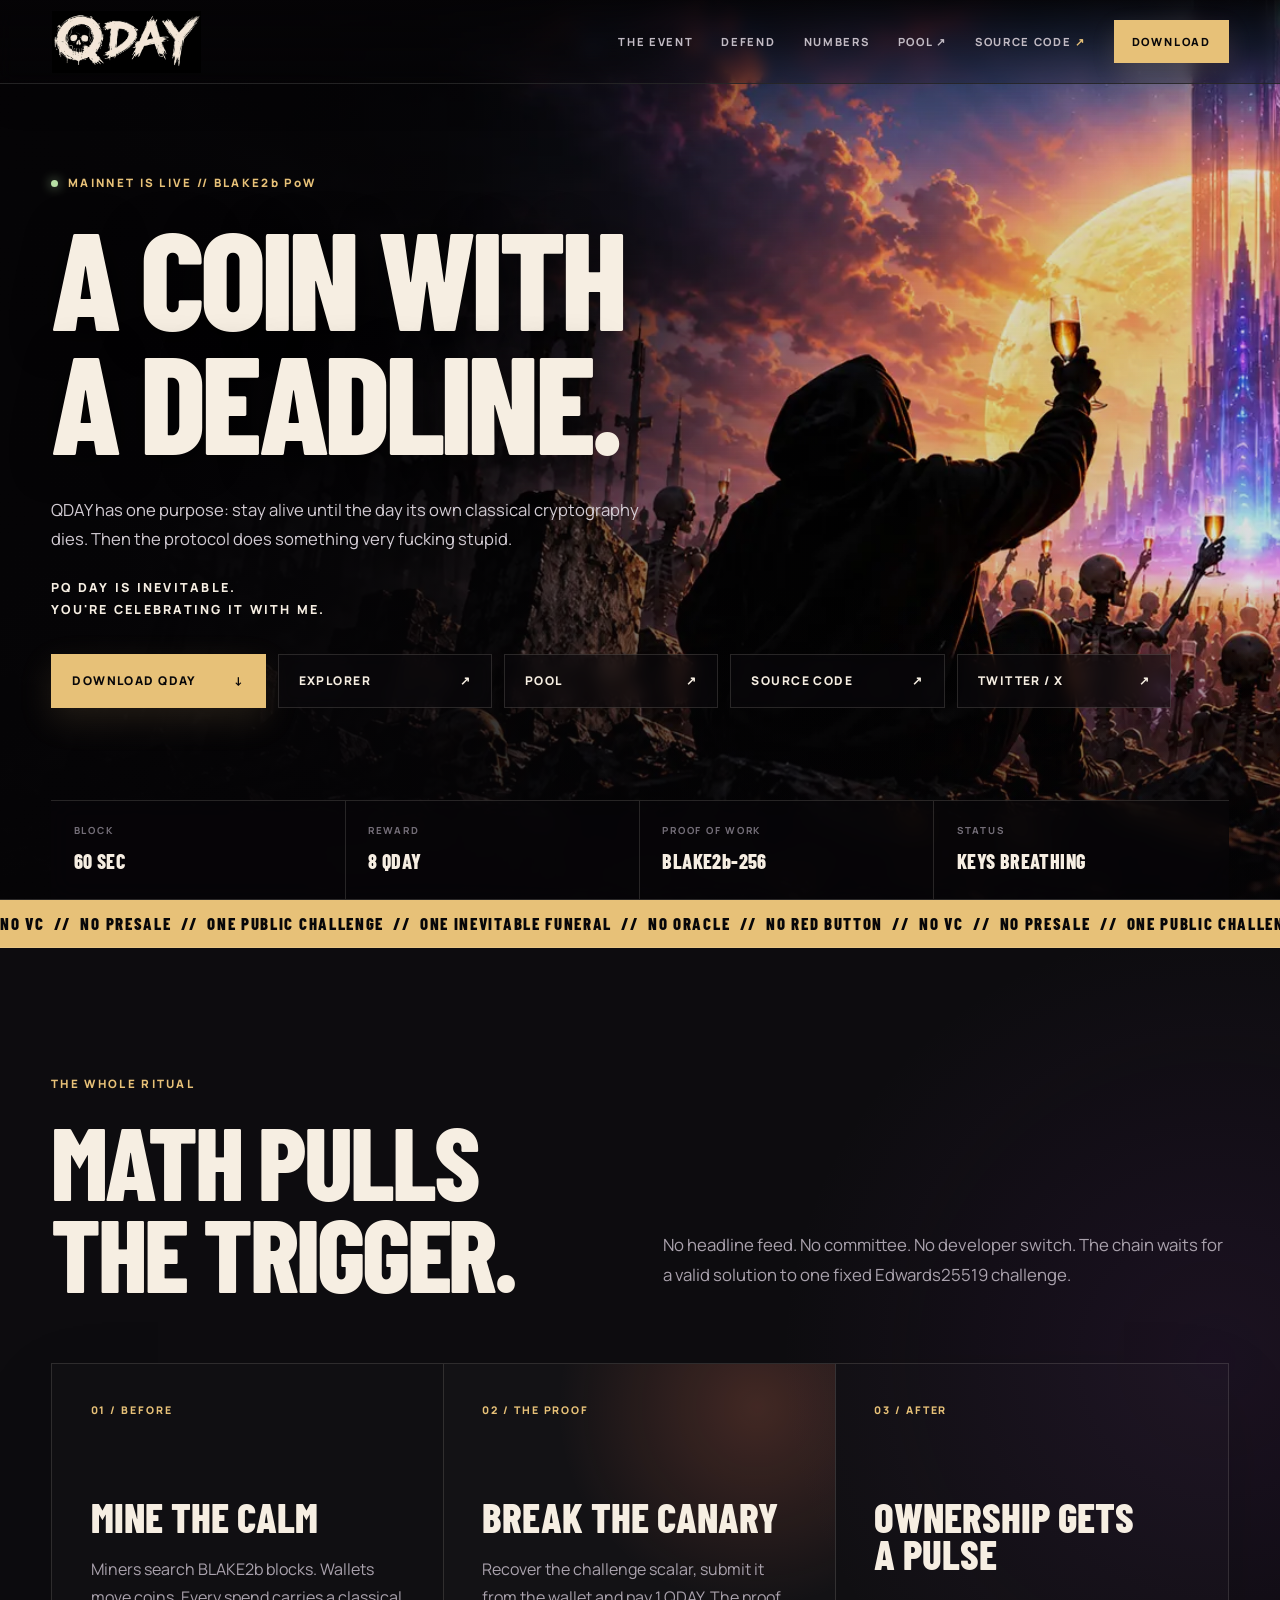
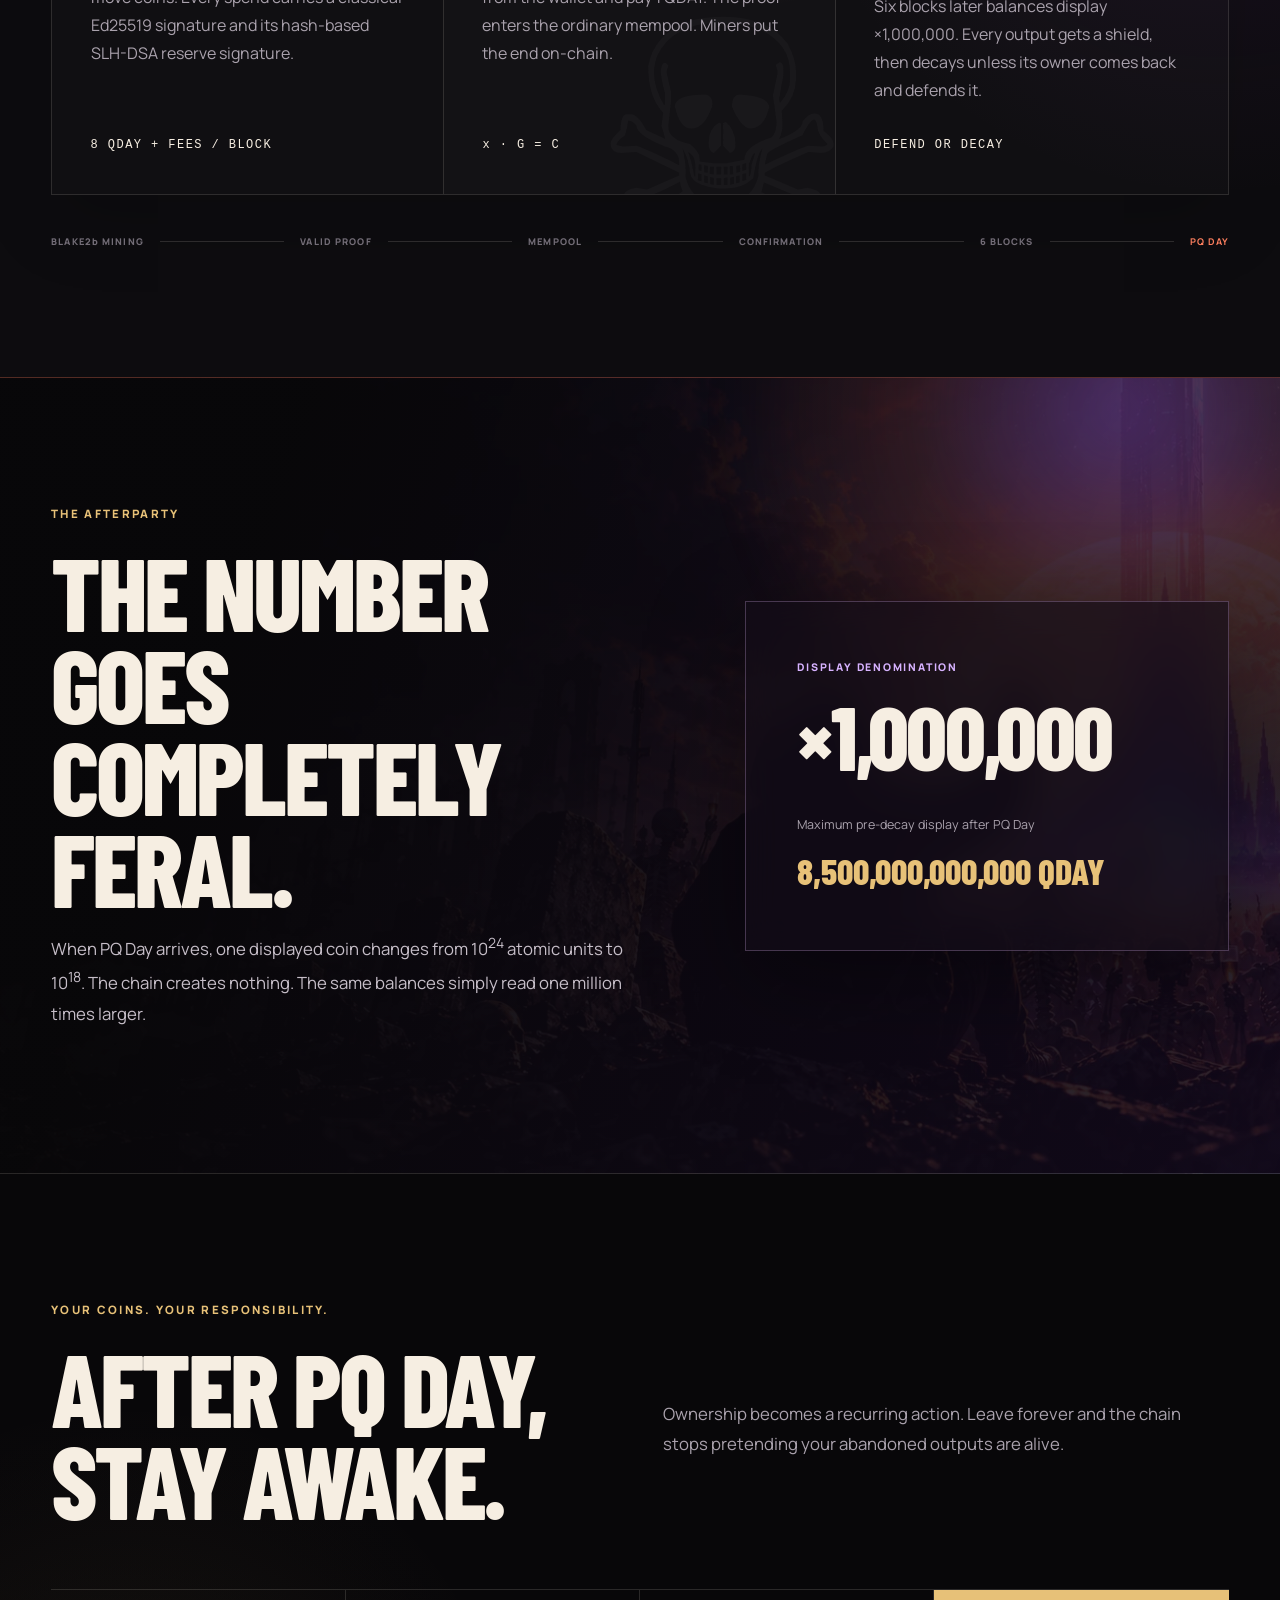
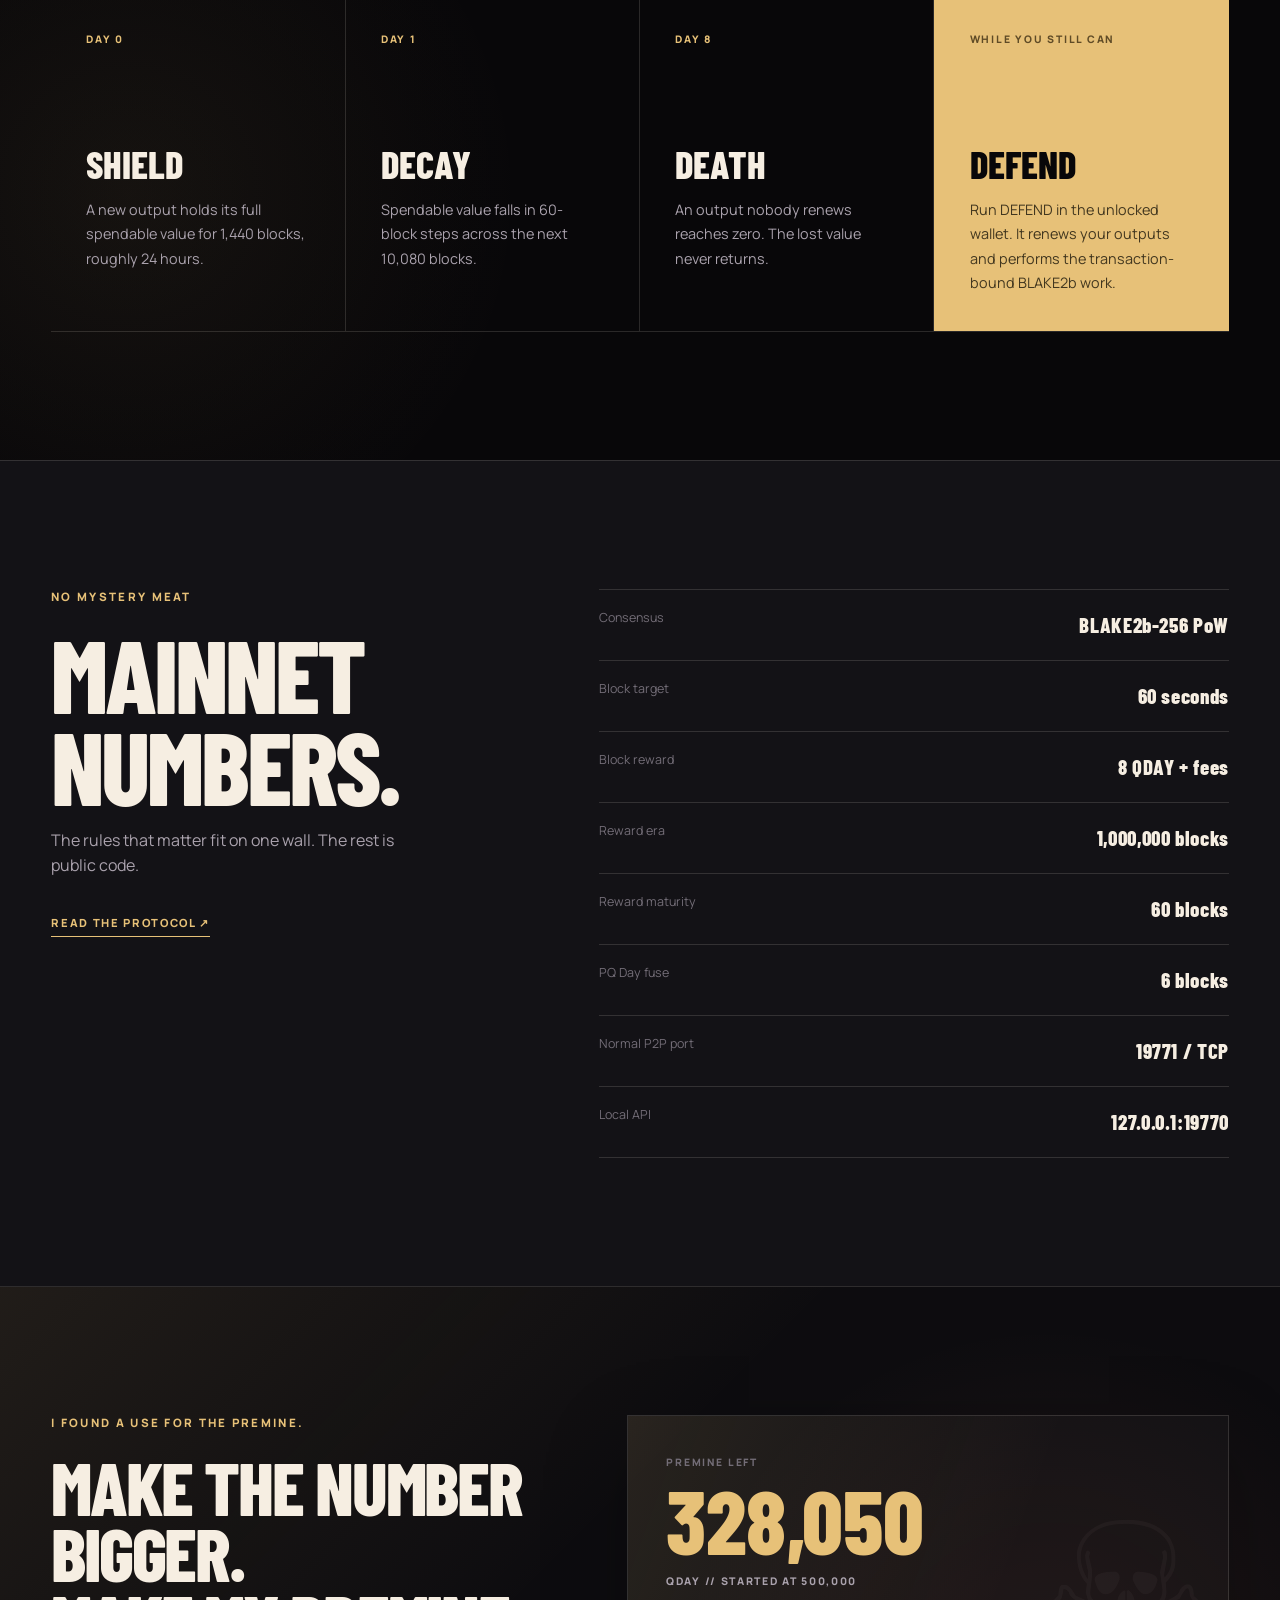
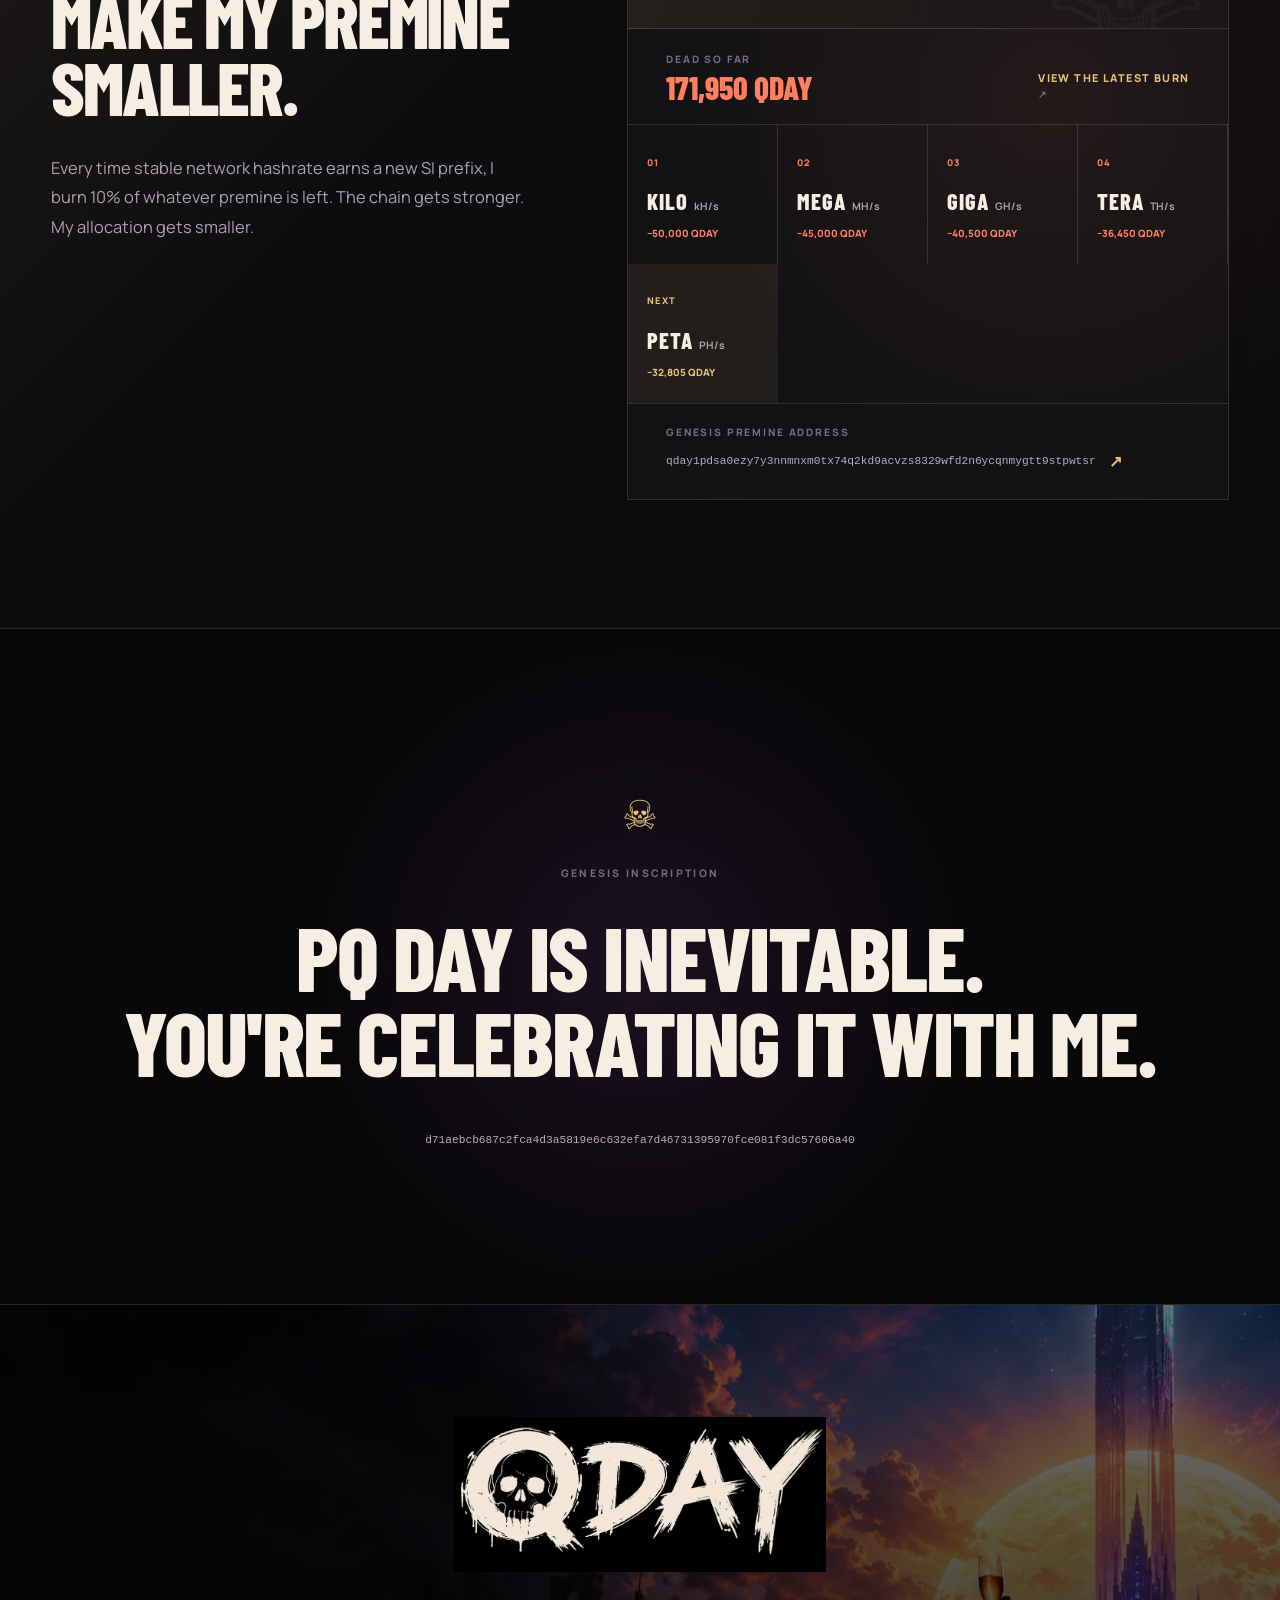
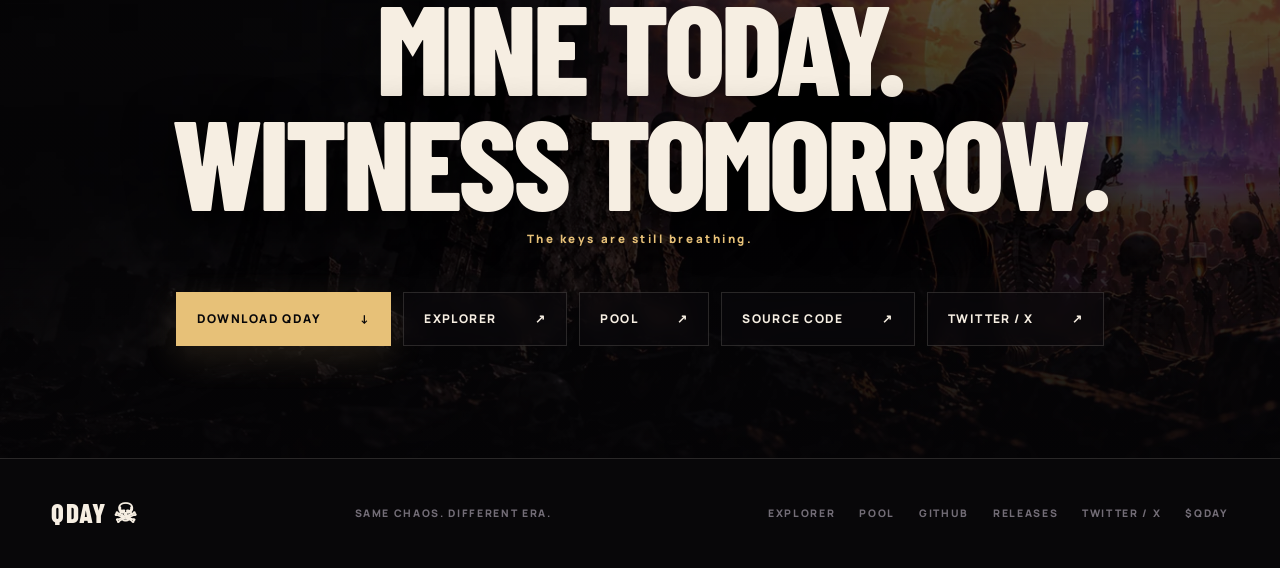
==== commit 8442389d: "Remove obsolete upgrade notice" ====
--- a/site/index.html
+++ b/site/index.html
@@ -18,8 +18,8 @@
   <link rel="canonical" href="https://pqday.com/">
   <link rel="icon" href="favicon.svg" type="image/svg+xml">
   <link rel="preload" href="assets/hero.webp" as="image" type="image/webp">
-  <link rel="stylesheet" href="styles.css?v=5">
-  <script src="app.js?v=5" defer></script>
+  <link rel="stylesheet" href="styles.css?v=6">
+  <script src="app.js?v=6" defer></script>
 </head>
 <body>
   <a class="skip-link" href="#main">Skip to the wreckage</a>
@@ -239,16 +239,6 @@
     </div>
   </footer>
 
-  <div class="upgrade-notice" id="upgrade-notice" role="dialog" aria-modal="true" aria-labelledby="upgrade-notice-title" hidden>
-    <section class="upgrade-notice-card">
-      <button class="upgrade-notice-close" type="button" aria-label="Dismiss upgrade notice" data-dismiss-upgrade>×</button>
-      <span class="upgrade-notice-kicker">MANDATORY MAINNET UPGRADE</span>
-      <h2 id="upgrade-notice-title">PLEASE UPGRADE TO v1.0.0.</h2>
-      <p>QDAY v1 is mandatory from block 9,100. Update wallets, nodes and mining software.</p>
-      <a href="https://bitcointalk.org/index.php?topic=5594351.msg67153388#msg67153388" target="_blank" rel="noopener noreferrer">READ THE UPGRADE NOTICE <span aria-hidden="true">↗</span></a>
-    </section>
-  </div>
-
   <dialog class="download-dialog" id="downloadDialog" aria-labelledby="downloadTitle">
     <div class="dialog-shell">
       <button class="dialog-close" type="button" aria-label="Close downloads" data-close-download>×</button>
--- a/site/styles.css
+++ b/site/styles.css
@@ -54,92 +54,6 @@
   overflow: hidden;
 }
 
-body.upgrade-notice-open {
-  overflow: hidden;
-}
-
-.upgrade-notice {
-  position: fixed;
-  z-index: 1200;
-  inset: 0;
-  display: grid;
-  padding: 1.25rem;
-  place-items: center;
-  background: rgba(5, 4, 7, 0.84);
-  backdrop-filter: blur(12px);
-}
-
-.upgrade-notice[hidden] {
-  display: none;
-}
-
-.upgrade-notice-card {
-  position: relative;
-  width: min(600px, 100%);
-  padding: clamp(2rem, 6vw, 4.25rem);
-  border: 1px solid rgba(231, 193, 120, 0.42);
-  background: linear-gradient(145deg, #1a171d, #0e0d11 72%);
-  box-shadow: 0 2.5rem 7rem rgba(0, 0, 0, 0.65), inset 4px 0 0 var(--gold);
-}
-
-.upgrade-notice-close {
-  position: absolute;
-  top: 0.9rem;
-  right: 0.9rem;
-  width: 2.75rem;
-  height: 2.75rem;
-  border: 1px solid var(--line);
-  background: transparent;
-  color: var(--muted);
-  font-size: 1.6rem;
-  line-height: 1;
-  cursor: pointer;
-}
-
-.upgrade-notice-close:hover {
-  border-color: var(--gold);
-  color: var(--bone);
-}
-
-.upgrade-notice-kicker {
-  color: var(--gold);
-  font-size: 0.65rem;
-  font-weight: 800;
-  letter-spacing: 0.18em;
-}
-
-.upgrade-notice-card h2 {
-  max-width: 500px;
-  margin: 1rem 0;
-  font: 800 clamp(3.2rem, 10vw, 5.4rem)/0.88 var(--display);
-  letter-spacing: -0.02em;
-}
-
-.upgrade-notice-card p {
-  max-width: 470px;
-  margin: 0 0 1.75rem;
-  color: var(--muted);
-}
-
-.upgrade-notice-card a {
-  display: inline-flex;
-  min-height: 3.25rem;
-  align-items: center;
-  justify-content: center;
-  gap: 1rem;
-  padding: 0.75rem 1.15rem;
-  border: 1px solid var(--gold);
-  background: var(--gold);
-  color: var(--black);
-  font-size: 0.72rem;
-  font-weight: 800;
-  letter-spacing: 0.08em;
-}
-
-.upgrade-notice-card a:hover {
-  background: var(--bone);
-}
-
 button,
 a {
   font: inherit;
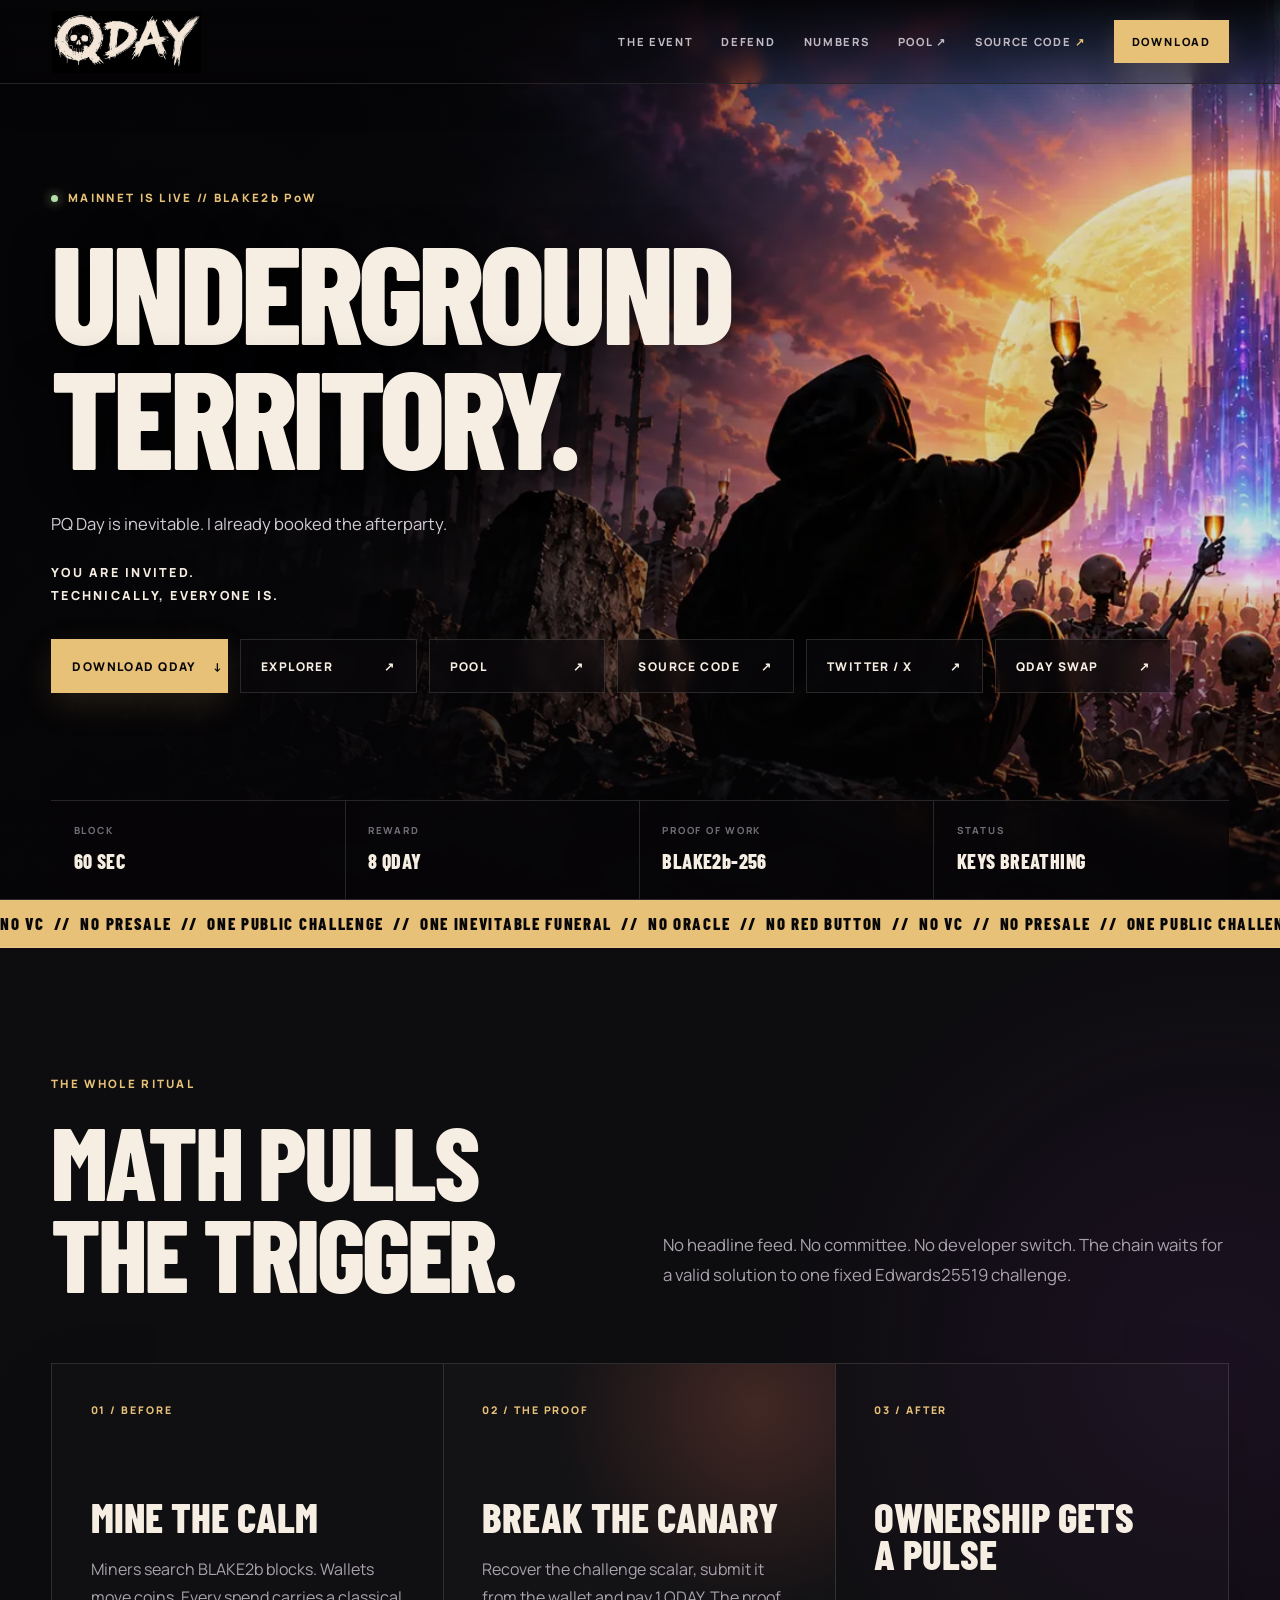
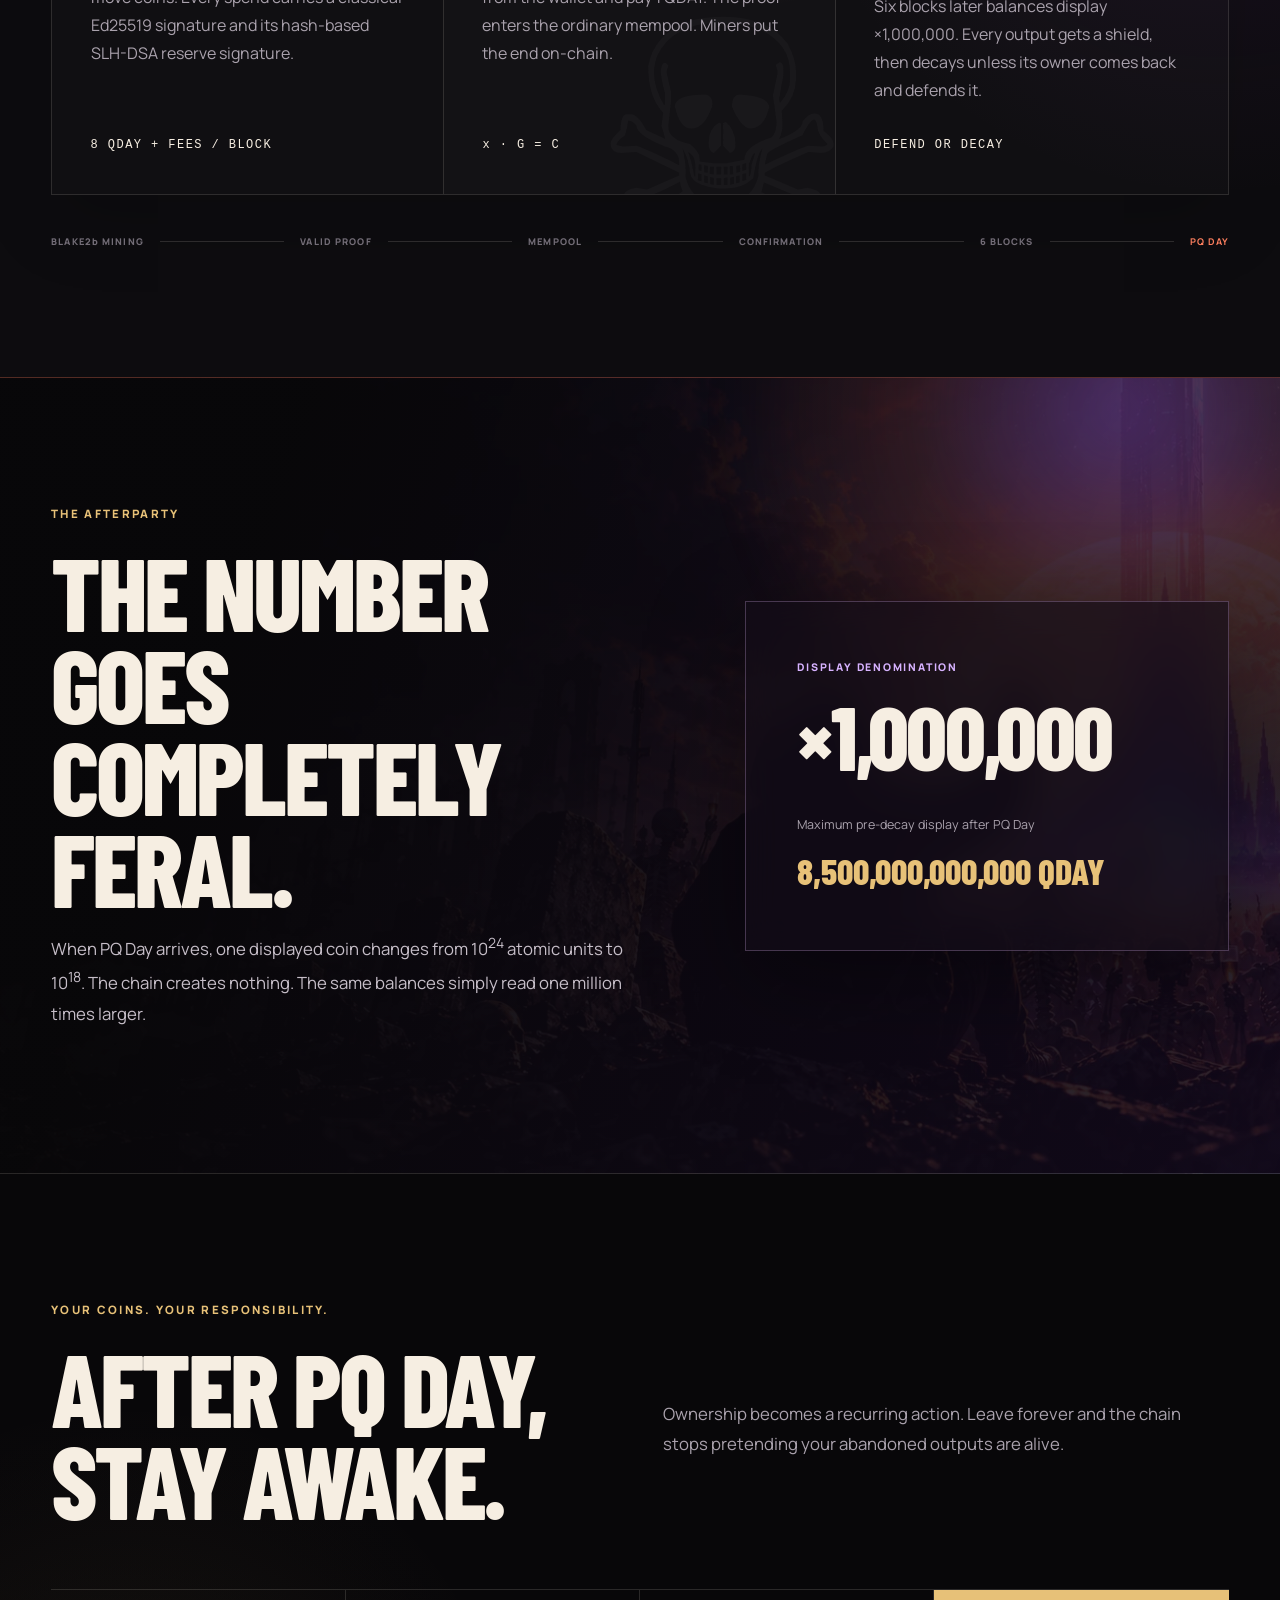
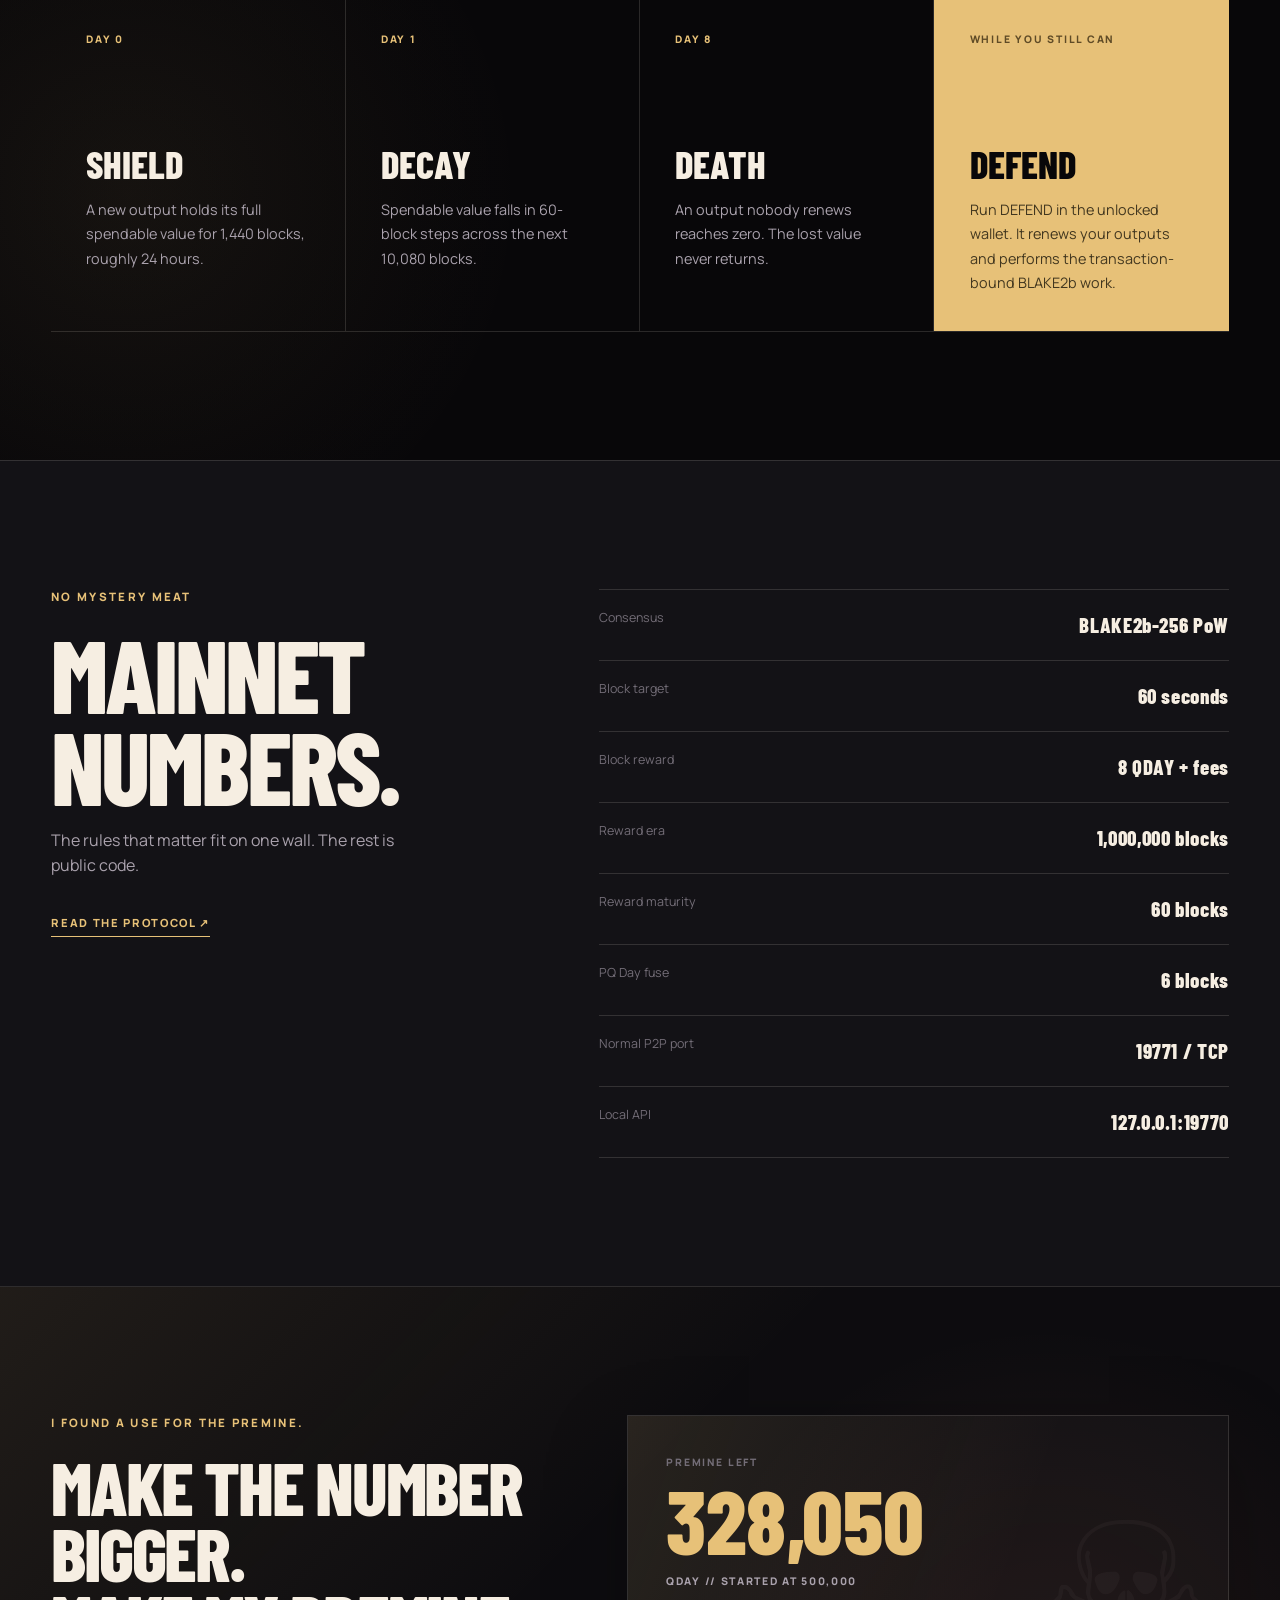
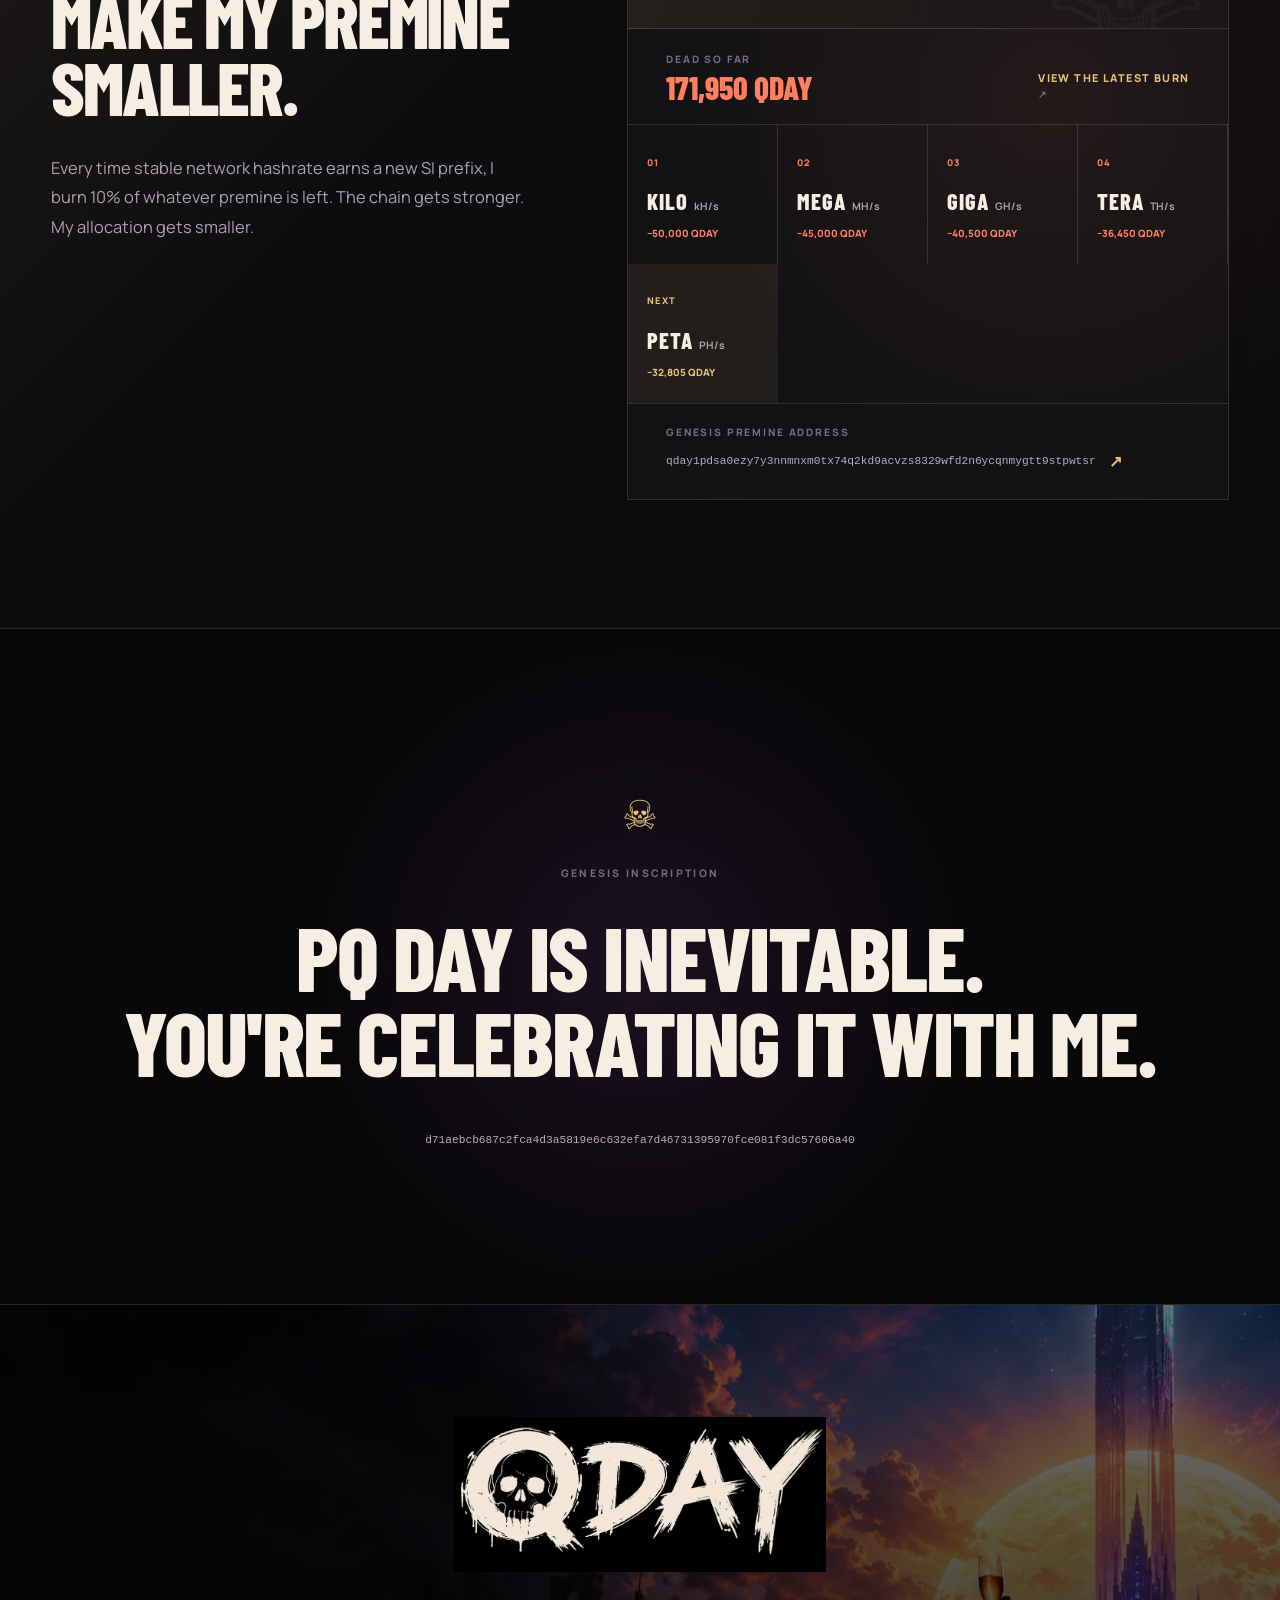
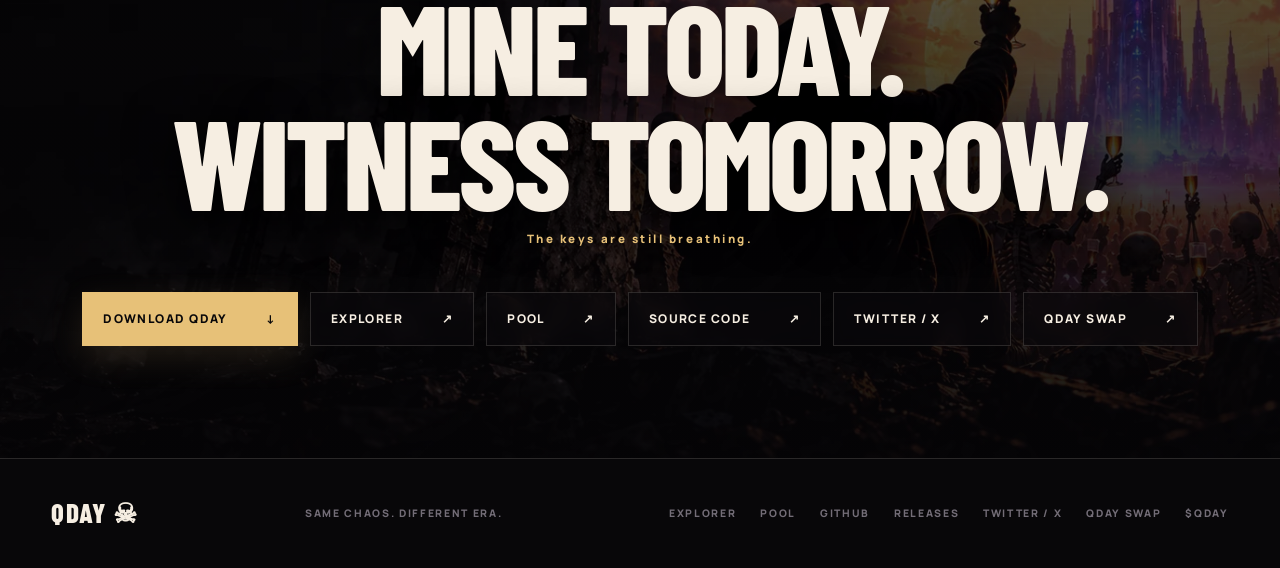
==== commit 47185fc3: "Add QDAY Swap links and refresh hero copy" ====
--- a/site/index.html
+++ b/site/index.html
@@ -3,22 +3,22 @@
 <head>
   <meta charset="utf-8">
   <meta name="viewport" content="width=device-width, initial-scale=1">
-  <title>QDAY | The PoW Coin Waiting for Its Own Funeral</title>
-  <meta name="description" content="QDAY is a standalone BLAKE2b proof-of-work chain built to survive until its own classical cryptography dies. Then the afterparty begins.">
+  <title>QDAY | Underground Territory</title>
+  <meta name="description" content="QDAY is a standalone BLAKE2b proof-of-work chain. PQ Day is inevitable. The afterparty is already booked.">
   <meta name="theme-color" content="#0b0a0d">
   <meta property="og:type" content="website">
-  <meta property="og:title" content="QDAY | PQ Day Is Inevitable">
-  <meta property="og:description" content="Mine today. Witness tomorrow. Defend what is yours.">
+  <meta property="og:title" content="QDAY | Underground Territory">
+  <meta property="og:description" content="PQ Day is inevitable. I already booked the afterparty. You are invited.">
   <meta property="og:url" content="https://pqday.com/">
   <meta property="og:image" content="https://pqday.com/assets/social.jpg">
   <meta name="twitter:card" content="summary_large_image">
-  <meta name="twitter:title" content="QDAY | PQ Day Is Inevitable">
-  <meta name="twitter:description" content="The PoW coin waiting for its own funeral.">
+  <meta name="twitter:title" content="QDAY | Underground Territory">
+  <meta name="twitter:description" content="PQ Day is inevitable. I already booked the afterparty. You are invited.">
   <meta name="twitter:image" content="https://pqday.com/assets/social.jpg">
   <link rel="canonical" href="https://pqday.com/">
   <link rel="icon" href="favicon.svg" type="image/svg+xml">
   <link rel="preload" href="assets/hero.webp" as="image" type="image/webp">
-  <link rel="stylesheet" href="styles.css?v=6">
+  <link rel="stylesheet" href="styles.css?v=7">
   <script src="app.js?v=6" defer></script>
 </head>
 <body>
@@ -44,9 +44,9 @@
       <div class="hero-noise" aria-hidden="true"></div>
       <div class="hero-content">
         <p class="eyebrow"><span class="live-dot"></span> MAINNET IS LIVE // BLAKE2b PoW</p>
-        <h1>A COIN WITH<br>A DEADLINE.</h1>
-        <p class="hero-copy">QDAY has one purpose: stay alive until the day its own classical cryptography dies. Then the protocol does something very fucking stupid.</p>
-        <p class="hero-line">PQ DAY IS INEVITABLE.<br>YOU'RE CELEBRATING IT WITH ME.</p>
+        <h1>UNDERGROUND<br>TERRITORY.</h1>
+        <p class="hero-copy">PQ Day is inevitable. I already booked the afterparty.</p>
+        <p class="hero-line">YOU ARE INVITED.<br>TECHNICALLY, EVERYONE IS.</p>
         <div class="hero-actions hero-actions-main">
           <button class="button button-primary" type="button" data-open-download>
             DOWNLOAD QDAY <span aria-hidden="true">↓</span>
@@ -62,6 +62,9 @@
           </a>
           <a class="button button-ghost" href="https://x.com/_petoshi" target="_blank" rel="noopener noreferrer">
             TWITTER / X <span aria-hidden="true">↗</span>
+          </a>
+          <a class="button button-ghost" href="https://dex.pqday.com" target="_blank" rel="noopener noreferrer">
+            QDAY SWAP <span aria-hidden="true">↗</span>
           </a>
         </div>
       </div>
@@ -222,6 +225,7 @@
         <a class="button button-ghost" href="https://pool.pqday.com" target="_blank" rel="noopener noreferrer">POOL <span aria-hidden="true">↗</span></a>
         <a class="button button-ghost" href="https://github.com/petoshi/qday" target="_blank" rel="noopener noreferrer">SOURCE CODE <span aria-hidden="true">↗</span></a>
         <a class="button button-ghost" href="https://x.com/_petoshi" target="_blank" rel="noopener noreferrer">TWITTER / X <span aria-hidden="true">↗</span></a>
+        <a class="button button-ghost" href="https://dex.pqday.com" target="_blank" rel="noopener noreferrer">QDAY SWAP <span aria-hidden="true">↗</span></a>
       </div>
     </section>
   </main>
@@ -235,6 +239,7 @@
       <a href="https://github.com/petoshi/qday" target="_blank" rel="noopener noreferrer">GITHUB</a>
       <a href="https://github.com/petoshi/qday/releases/latest" target="_blank" rel="noopener noreferrer">RELEASES</a>
       <a href="https://x.com/_petoshi" target="_blank" rel="noopener noreferrer">TWITTER / X</a>
+      <a href="https://dex.pqday.com" target="_blank" rel="noopener noreferrer">QDAY SWAP</a>
       <a href="https://x.com/search?q=%24QDAY&amp;src=cashtag_click" target="_blank" rel="noopener noreferrer">$QDAY</a>
     </div>
   </footer>
--- a/site/styles.css
+++ b/site/styles.css
@@ -284,7 +284,7 @@
   .hero-actions-main {
     width: min(1120px, calc(100vw - 8vw));
     display: grid;
-    grid-template-columns: repeat(5, minmax(0, 1fr));
+    grid-template-columns: repeat(6, minmax(0, 1fr));
   }
 
   .hero-actions-main .button {
@@ -1505,7 +1505,7 @@
   }
 
   .hero h1 {
-    font-size: clamp(4.2rem, 22vw, 7rem);
+    font-size: clamp(3.5rem, 18.3vw, 7rem);
   }
 
   .hero-copy {
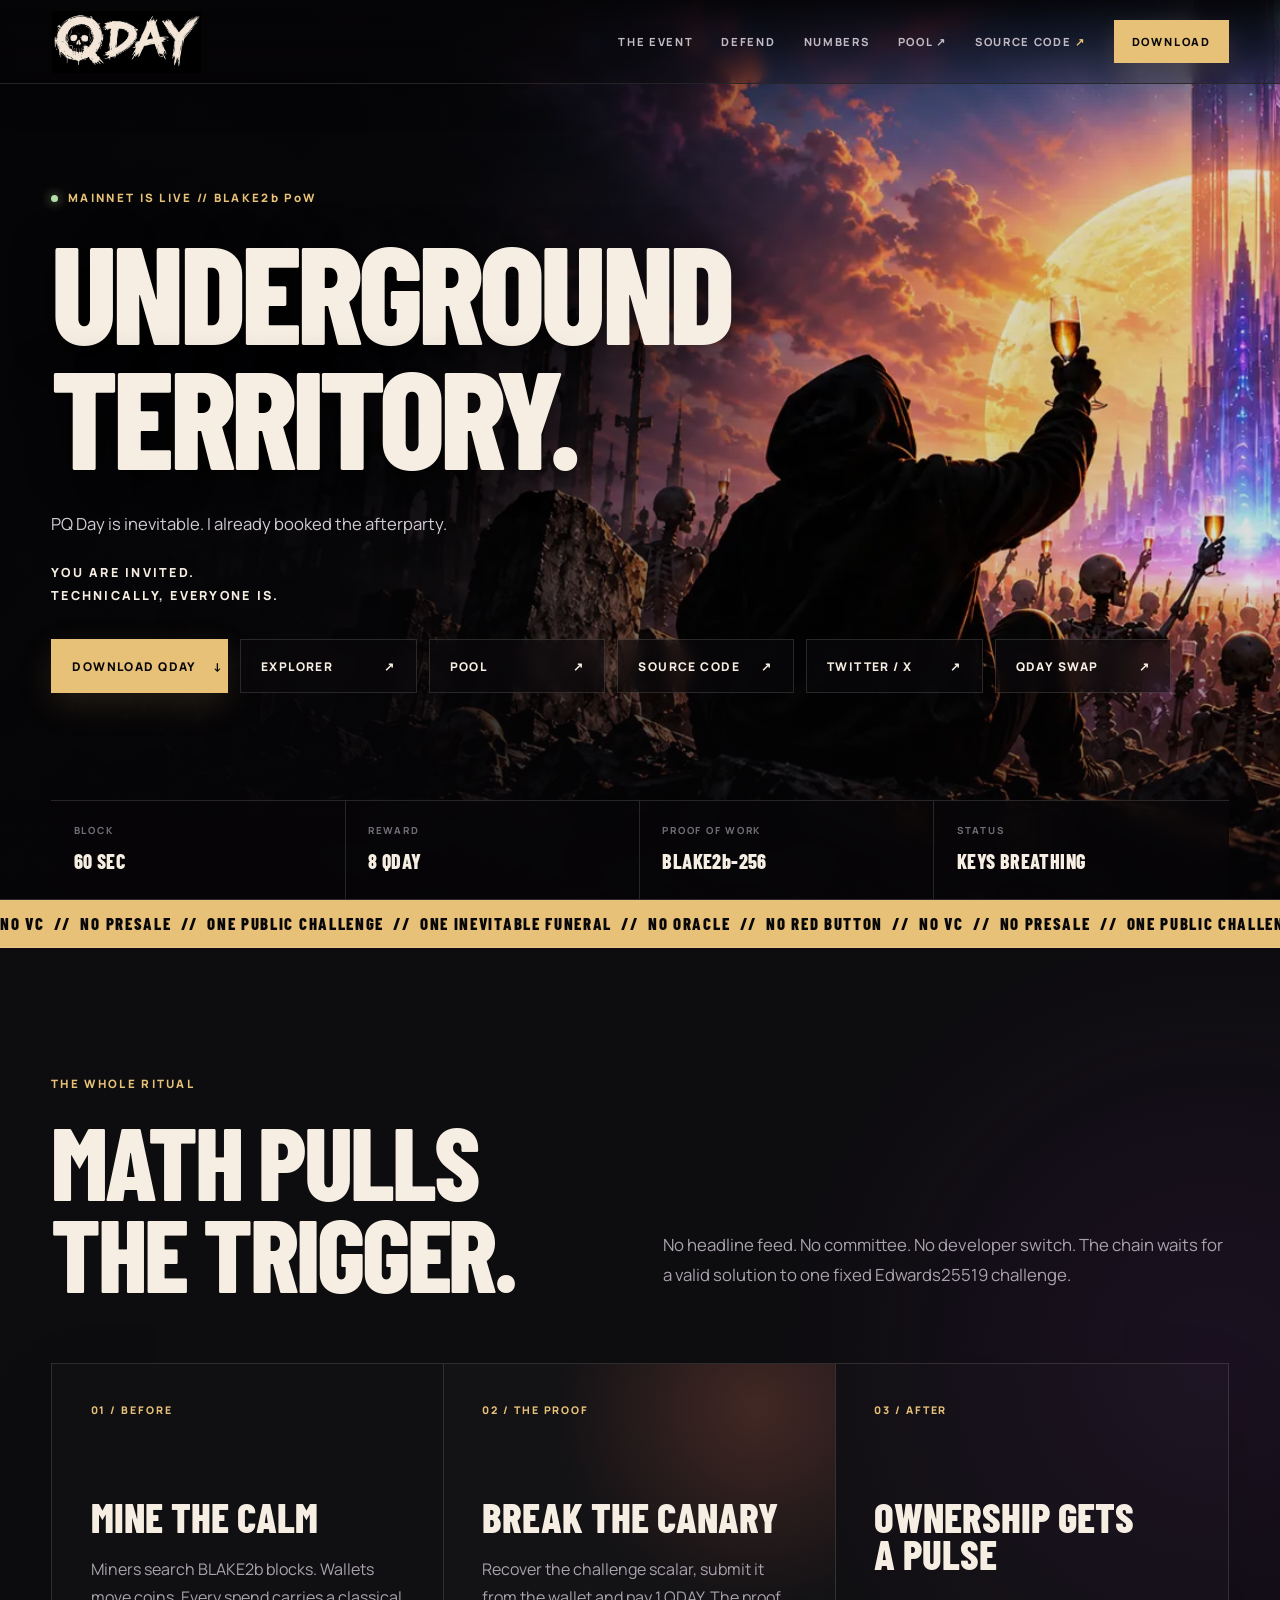
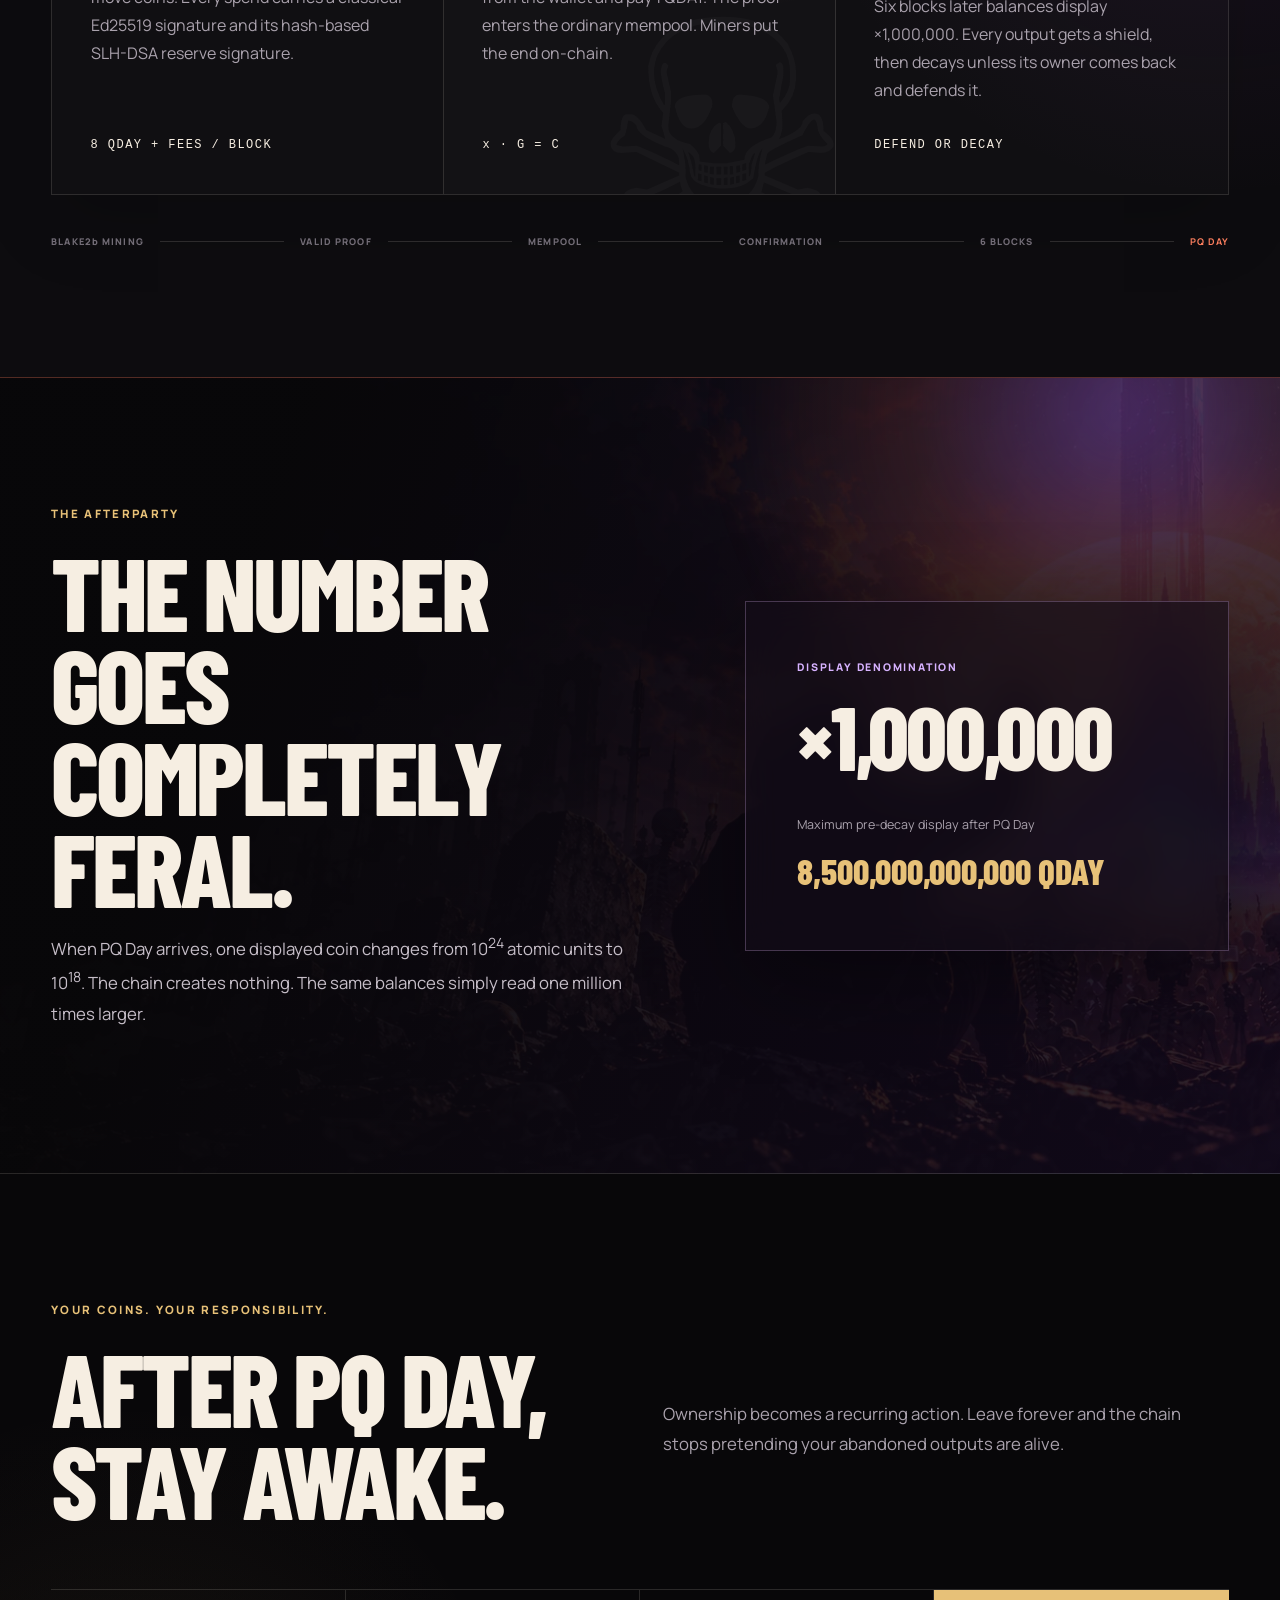
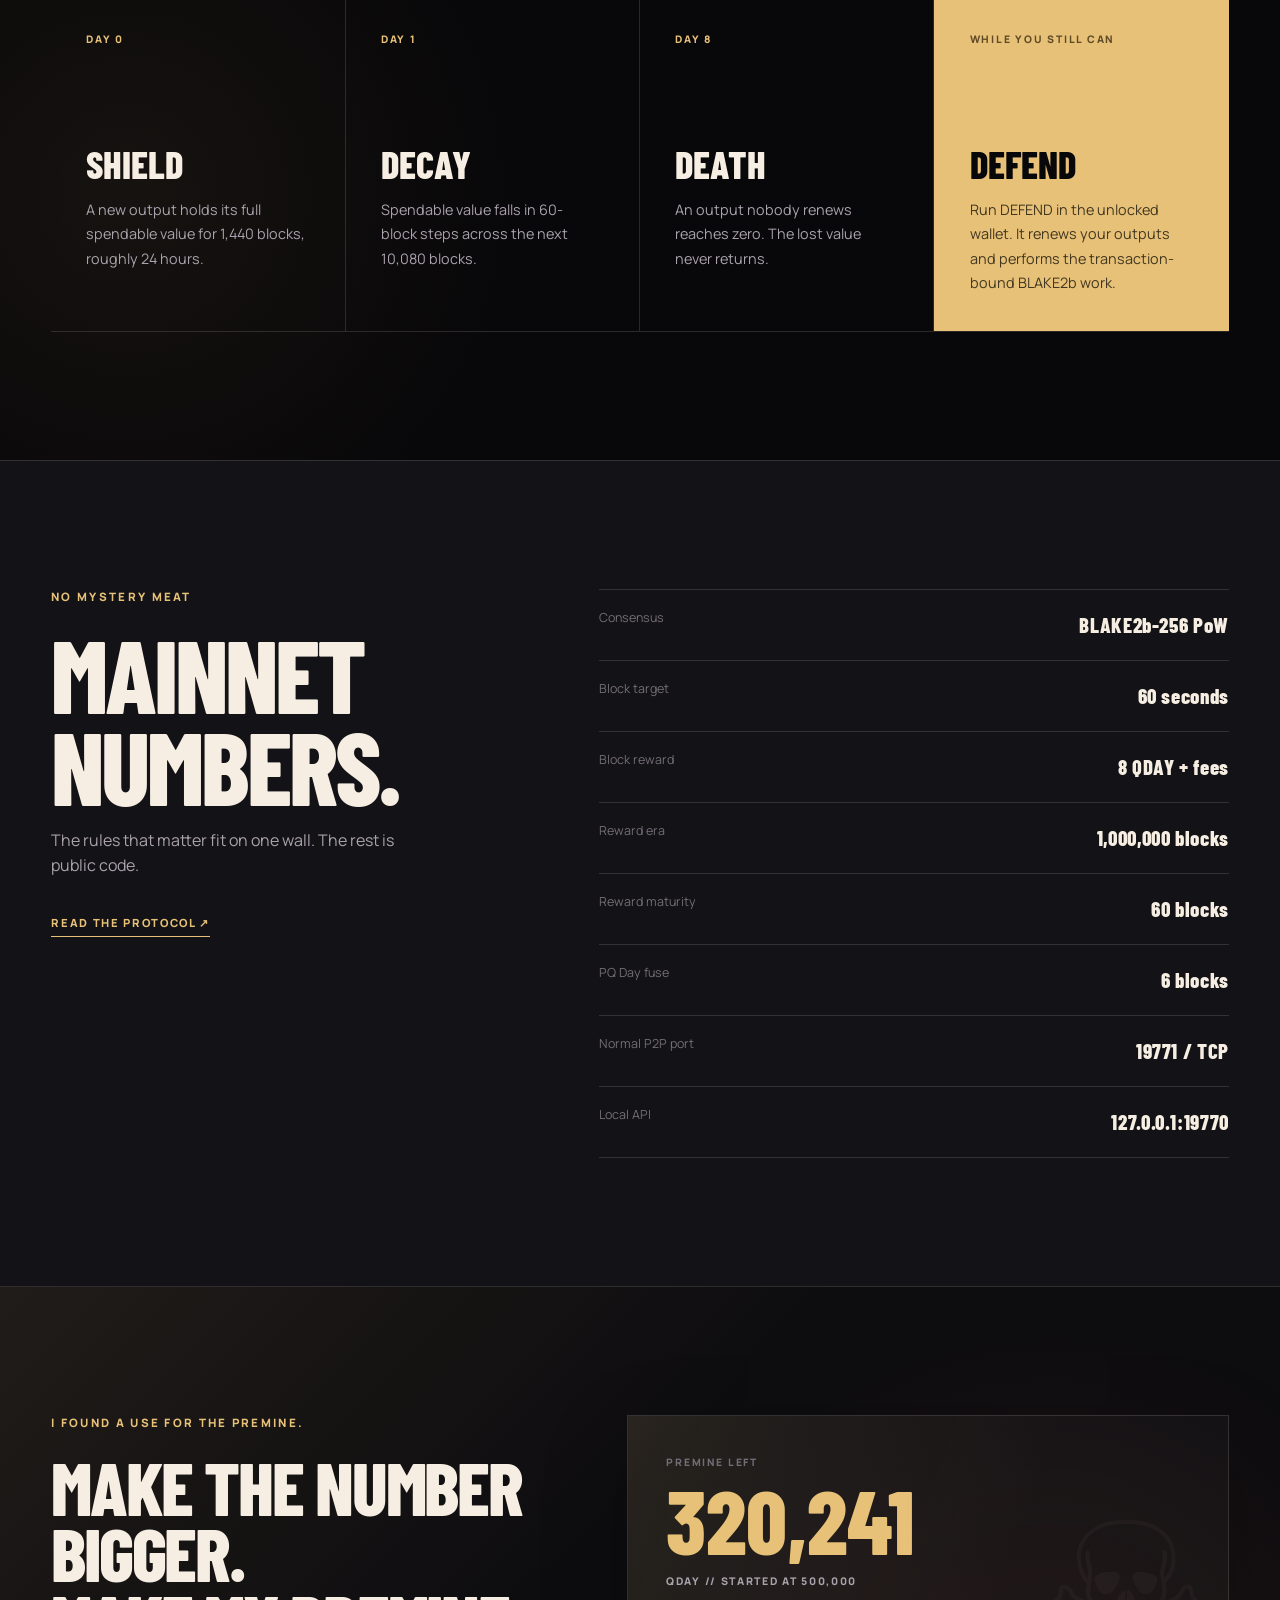
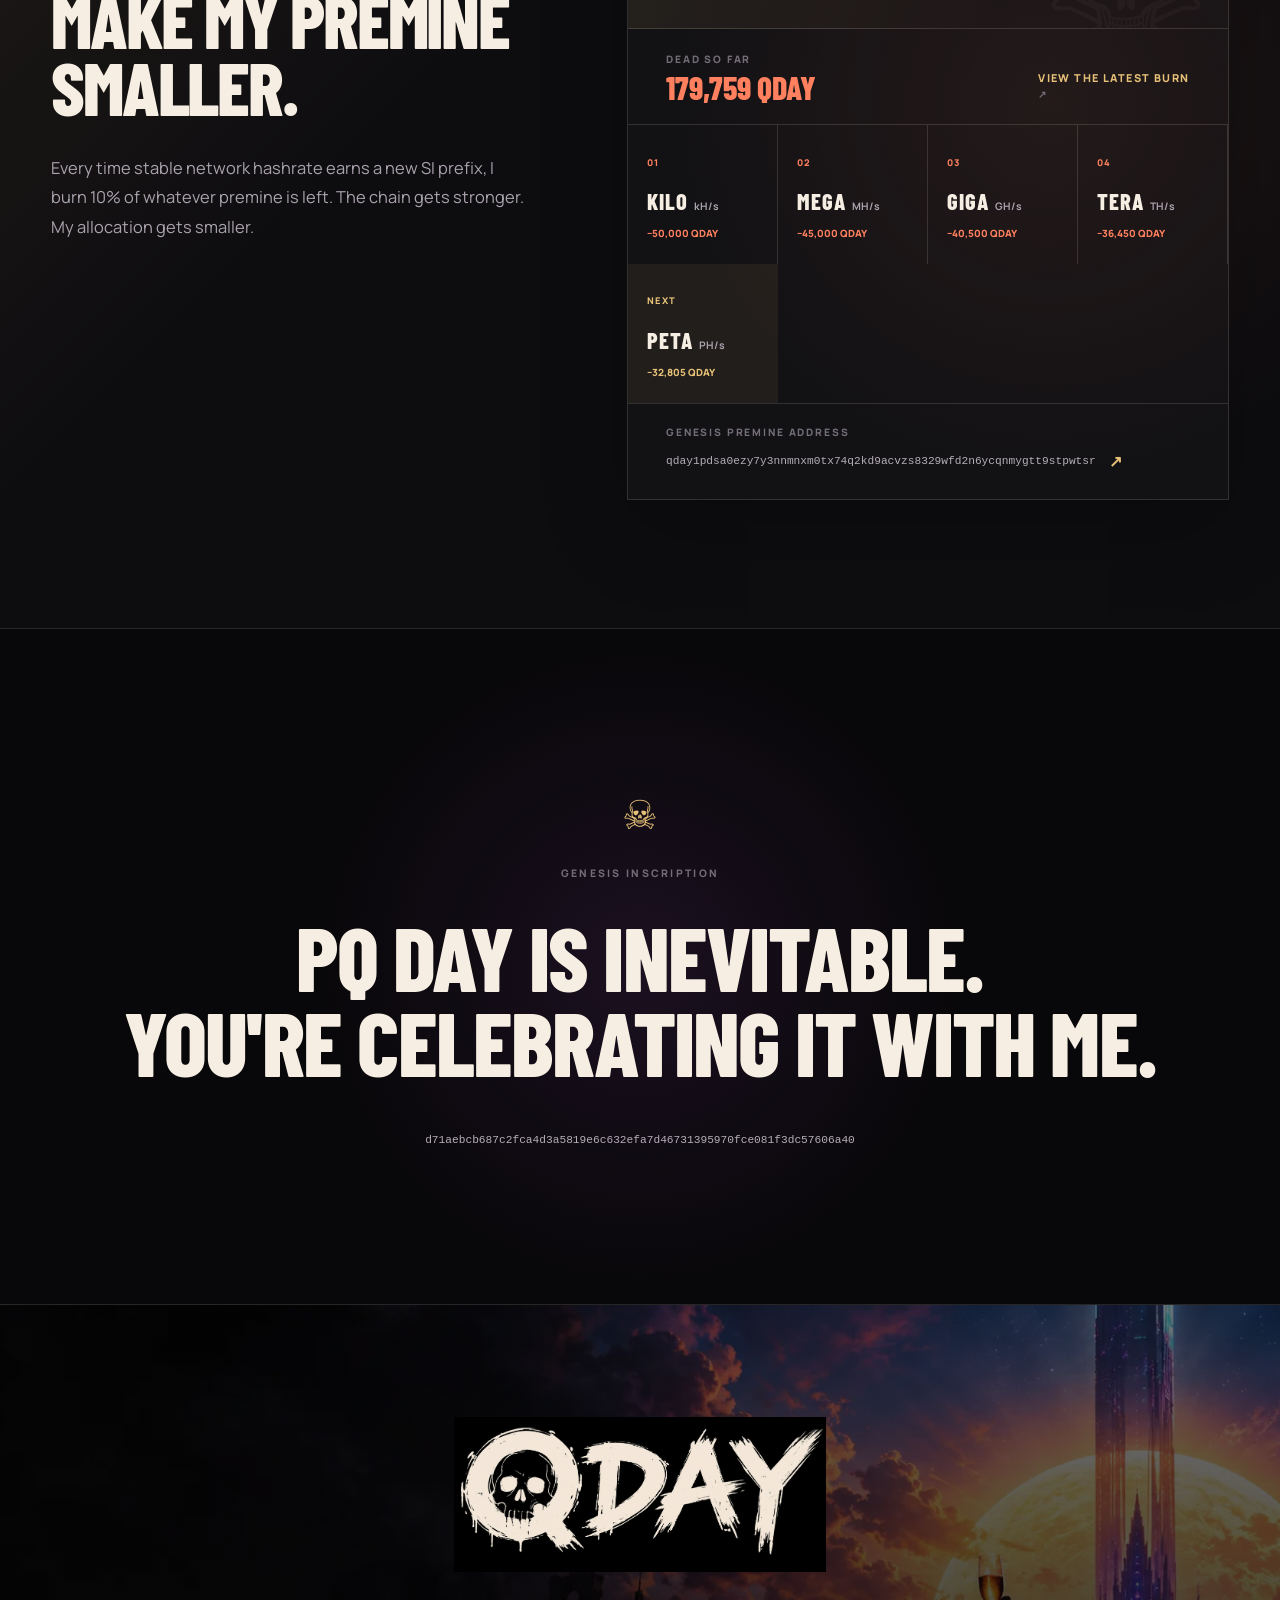
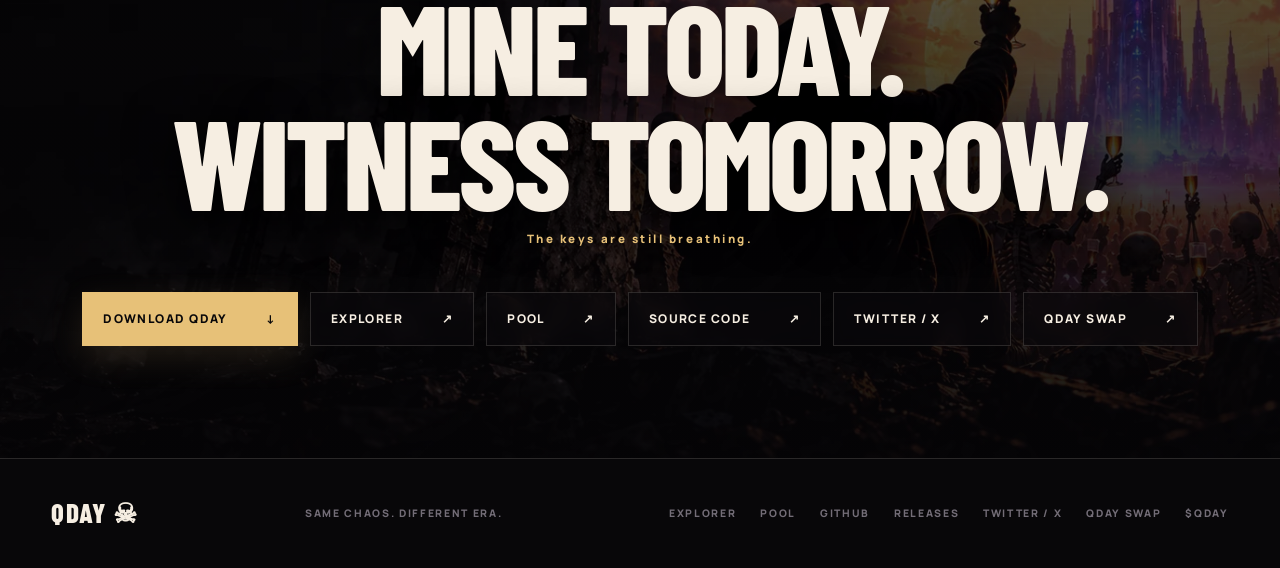
==== commit a6a4ae54: "Update published premine totals" ====
--- a/site/index.html
+++ b/site/index.html
@@ -187,12 +187,12 @@
       <div class="premine-data">
         <div class="premine-balance">
           <span>PREMINE LEFT</span>
-          <strong>328,050</strong>
+          <strong>320,241</strong>
           <b>QDAY // STARTED AT 500,000</b>
         </div>
         <div class="premine-burned">
-          <div><span>DEAD SO FAR</span><strong>171,950 QDAY</strong></div>
-          <a href="https://explorer.pqday.com/transaction/583d8e57be36a8ad694e401a51775339dba40002d68334ee3139830be8824089" target="_blank" rel="noopener noreferrer">VIEW THE LATEST BURN <span aria-hidden="true">↗</span></a>
+          <div><span>DEAD SO FAR</span><strong>179,759 QDAY</strong></div>
+          <a href="https://explorer.pqday.com/transaction/f7dea92c5a66c31ab85f87af7c21794eef06335c5906aa1f71174c370dd26731" target="_blank" rel="noopener noreferrer">VIEW THE LATEST BURN <span aria-hidden="true">↗</span></a>
         </div>
         <ol class="premine-milestones" aria-label="Premine burn milestones">
           <li class="complete"><span>01</span><div><b>KILO</b><strong>kH/s</strong></div><em>−50,000 QDAY</em></li>
